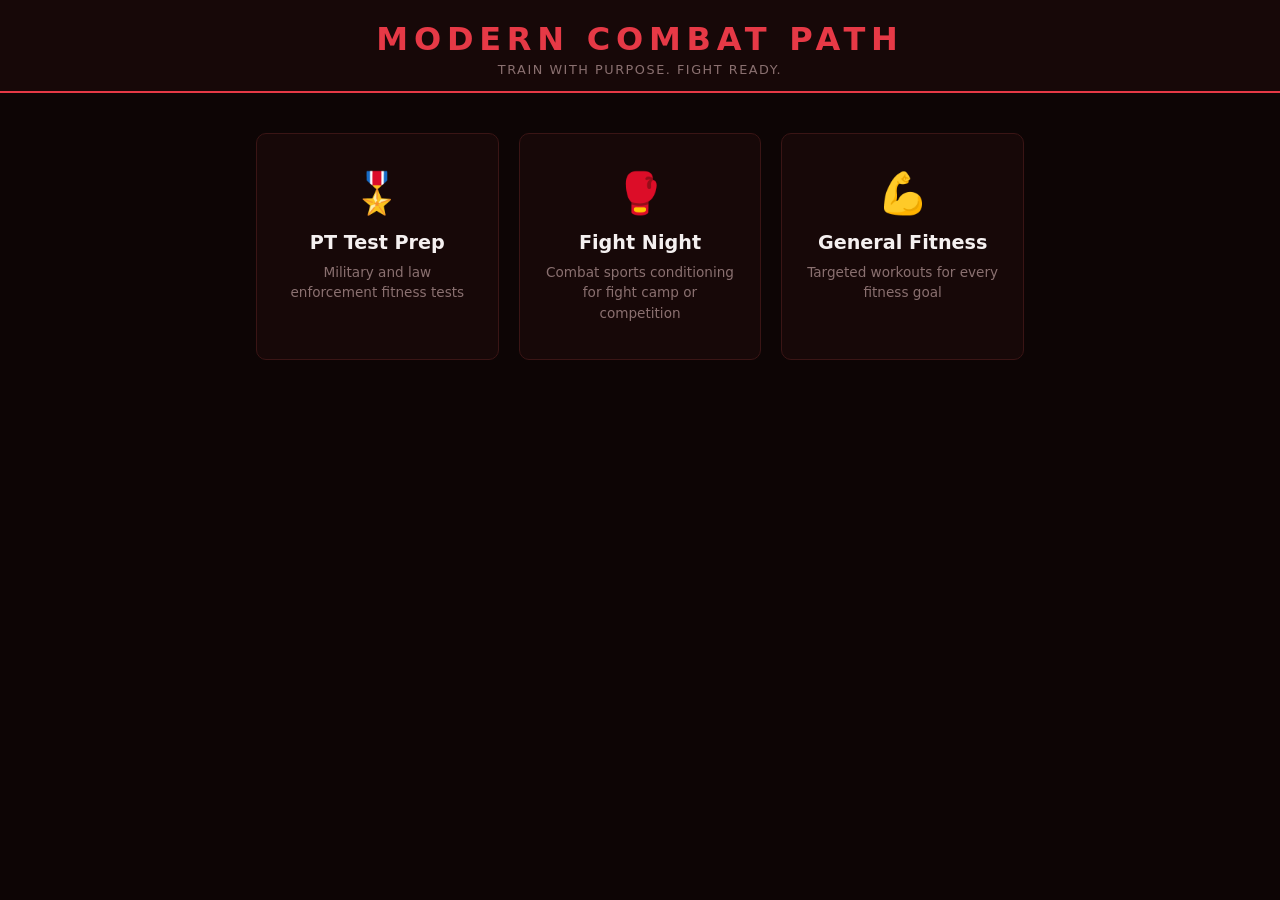
==== index.html @ 26d25e84 "Add files via upload" ====
<!DOCTYPE html>
<html lang="en">
<head>
  <meta charset="UTF-8" />
  <meta name="viewport" content="width=device-width, initial-scale=1.0" />
  <title>Modern Combat Path</title>
  <link rel="stylesheet" href="style.css" />
</head>
<body>

  <header>
    <h1 class="logo" onclick="showScreen('home')">MODERN COMBAT PATH</h1>
    <p class="tagline">Train with purpose. Fight ready.</p>
  </header>

  <!-- HOME -->
  <div id="screen-home" class="screen active">
    <div class="card-grid three-col">
      <div class="path-card" onclick="showScreen('pt-select')">
        <div class="card-icon">🎖️</div>
        <h2>PT Test Prep</h2>
        <p>Military and law enforcement fitness tests</p>
      </div>
      <div class="path-card" onclick="showScreen('fight-select')">
        <div class="card-icon">🥊</div>
        <h2>Fight Night</h2>
        <p>Combat sports conditioning for fight camp or competition</p>
      </div>
      <div class="path-card" onclick="showScreen('general-select')">
        <div class="card-icon">💪</div>
        <h2>General Fitness</h2>
        <p>Targeted workouts for every fitness goal</p>
      </div>
    </div>
  </div>

  <!-- PT TEST SELECTION -->
  <div id="screen-pt-select" class="screen">
    <div class="screen-header">
      <button class="back-btn" onclick="showScreen('home')">← Back</button>
      <h2>Select Your PT Test</h2>
    </div>
    <div class="option-grid">
      <div class="option-card" onclick="selectTest('army-acft')"><strong>Army</strong><span>ACFT</span></div>
      <div class="option-card" onclick="selectTest('marine-pft')"><strong>Marines</strong><span>PFT / CFT</span></div>
      <div class="option-card" onclick="selectTest('navy-prt')"><strong>Navy</strong><span>PRT</span></div>
      <div class="option-card" onclick="selectTest('airforce-fa')"><strong>Air Force</strong><span>Fitness Assessment</span></div>
      <div class="option-card" onclick="selectTest('coastguard-pt')"><strong>Coast Guard</strong><span>PT Test</span></div>
      <div class="option-card" onclick="selectTest('spacforce-fa')"><strong>Space Force</strong><span>Fitness Assessment</span></div>
      <div class="option-card" onclick="selectTest('ntoa-pt')"><strong>Law Enforcement</strong><span>NTOA PT Test</span></div>
      <div class="option-card highlight" onclick="showScreen('custom-test')"><strong>Custom</strong><span>Build Your Own Test</span></div>
    </div>
  </div>

  <!-- FIGHT NIGHT SELECTION -->
  <div id="screen-fight-select" class="screen">
    <div class="screen-header">
      <button class="back-btn" onclick="showScreen('home')">← Back</button>
      <h2>Select Your Discipline</h2>
    </div>
    <div class="option-grid">
      <div class="option-card" onclick="selectFight('muay-thai')"><strong>Muay Thai</strong><span>8 limbs</span></div>
      <div class="option-card" onclick="selectFight('bjj')"><strong>BJJ</strong><span>Ground & submission</span></div>
      <div class="option-card" onclick="selectFight('judo')"><strong>Judo</strong><span>Throws & grappling</span></div>
    </div>
  </div>

  <!-- GENERAL FITNESS SELECTION -->
  <div id="screen-general-select" class="screen">
    <div class="screen-header">
      <button class="back-btn" onclick="showScreen('home')">← Back</button>
      <h2>Select Your Focus</h2>
    </div>
    <div class="option-grid">
      <div class="option-card" onclick="selectGeneral('cardio')"><strong>Cardio</strong><span>Endurance & aerobic base</span></div>
      <div class="option-card" onclick="selectGeneral('upper-body')"><strong>Upper Body</strong><span>Push, pull, press</span></div>
      <div class="option-card" onclick="selectGeneral('lower-body')"><strong>Lower Body</strong><span>Squat, hinge, lunge</span></div>
      <div class="option-card" onclick="selectGeneral('core')"><strong>Core</strong><span>Stability & strength</span></div>
      <div class="option-card" onclick="selectGeneral('hiit')"><strong>HIIT</strong><span>High intensity conditioning</span></div>
      <div class="option-card" onclick="selectGeneral('hyrox')"><strong>HYROX</strong><span>Race prep & simulation</span></div>
      <div class="option-card" onclick="selectGeneral('crossfit')"><strong>CrossFit-Style</strong><span>WODs & functional fitness</span></div>
    </div>
  </div>

  <!-- PLAN OPTIONS (single workout vs plan) -->
  <div id="screen-plan-options" class="screen">
    <div class="screen-header">
      <button class="back-btn" id="plan-options-back">← Back</button>
      <h2 id="plan-options-title">What would you like?</h2>
    </div>
    <div class="card-grid">
      <div class="path-card" onclick="goToSingleWorkout()">
        <div class="card-icon">⚡</div>
        <h2>Single Workout</h2>
        <p>Generate one session for today</p>
      </div>
      <div class="path-card" onclick="goToPlanBuilder()">
        <div class="card-icon">📋</div>
        <h2>Training Plan</h2>
        <p>Build a progressive plan up to 8 weeks</p>
      </div>
    </div>
  </div>

  <!-- SINGLE WORKOUT CUSTOMISE -->
  <div id="screen-customize" class="screen">
    <div class="screen-header">
      <button class="back-btn" onclick="showScreen('plan-options')">← Back</button>
      <h2 id="customize-title">Customize Your Workout</h2>
    </div>
    <form id="customize-form" class="customize-form">
      <div class="form-group">
        <label>Fitness Level</label>
        <div class="btn-group">
          <button type="button" class="toggle-btn active" data-group="level" data-value="beginner">Beginner</button>
          <button type="button" class="toggle-btn" data-group="level" data-value="intermediate">Intermediate</button>
          <button type="button" class="toggle-btn" data-group="level" data-value="advanced">Advanced</button>
        </div>
      </div>
      <div class="form-group">
        <label>Time Available</label>
        <div class="btn-group">
          <button type="button" class="toggle-btn" data-group="time" data-value="30">30 min</button>
          <button type="button" class="toggle-btn active" data-group="time" data-value="45">45 min</button>
          <button type="button" class="toggle-btn" data-group="time" data-value="60">60 min</button>
          <button type="button" class="toggle-btn" data-group="time" data-value="90">90 min</button>
        </div>
      </div>
      <div class="form-group">
        <label>Equipment</label>
        <div class="btn-group">
          <button type="button" class="toggle-btn" data-group="equip" data-value="none">None</button>
          <button type="button" class="toggle-btn active" data-group="equip" data-value="basic">Basic Gym</button>
          <button type="button" class="toggle-btn" data-group="equip" data-value="full">Full Gym</button>
          <button type="button" class="toggle-btn" data-group="equip" data-value="bags">Bags & Pads</button>
        </div>
      </div>
      <div class="form-group" id="single-partner-wrap">
        <label>Training Partner?</label>
        <div class="btn-group">
          <button type="button" class="toggle-btn active" data-group="partner" data-value="no">Solo</button>
          <button type="button" class="toggle-btn" data-group="partner" data-value="yes">With Partner</button>
        </div>
      </div>
      <button type="button" class="generate-btn" onclick="generateSingleWorkout()">Generate Workout →</button>
    </form>
  </div>

  <!-- SINGLE WORKOUT OUTPUT -->
  <div id="screen-workout" class="screen">
    <div class="screen-header no-print">
      <button class="back-btn" onclick="showScreen('customize')">← Customize</button>
      <h2 id="workout-title">Your Workout</h2>
    </div>
    <div id="workout-output"></div>
    <div class="workout-actions no-print">
      <button class="action-btn" onclick="generateSingleWorkout()">↺ New Workout</button>
      <button class="action-btn" onclick="window.print()">🖨 Save as PDF</button>
    </div>
  </div>

  <!-- PLAN BUILDER -->
  <div id="screen-plan-builder" class="screen">
    <div class="screen-header">
      <button class="back-btn" onclick="showScreen('plan-options')">← Back</button>
      <h2 id="plan-builder-title">Build Your Plan</h2>
    </div>
    <form class="customize-form">
      <div class="form-group">
        <label>Number of Weeks</label>
        <div class="btn-group">
          <button type="button" class="toggle-btn" data-group="planWeeks" data-value="1">1</button>
          <button type="button" class="toggle-btn" data-group="planWeeks" data-value="2">2</button>
          <button type="button" class="toggle-btn" data-group="planWeeks" data-value="3">3</button>
          <button type="button" class="toggle-btn active" data-group="planWeeks" data-value="4">4</button>
          <button type="button" class="toggle-btn" data-group="planWeeks" data-value="5">5</button>
          <button type="button" class="toggle-btn" data-group="planWeeks" data-value="6">6</button>
          <button type="button" class="toggle-btn" data-group="planWeeks" data-value="7">7</button>
          <button type="button" class="toggle-btn" data-group="planWeeks" data-value="8">8</button>
        </div>
      </div>
      <div class="form-group">
        <label>Training Days Per Week</label>
        <div class="btn-group">
          <button type="button" class="toggle-btn active" data-group="planDays" data-value="3">3 days</button>
          <button type="button" class="toggle-btn" data-group="planDays" data-value="4">4 days</button>
          <button type="button" class="toggle-btn" data-group="planDays" data-value="5">5 days</button>
          <button type="button" class="toggle-btn" data-group="planDays" data-value="6">6 days</button>
        </div>
      </div>
      <div class="form-group">
        <label>Session Length</label>
        <div class="btn-group">
          <button type="button" class="toggle-btn" data-group="planTime" data-value="30">30 min</button>
          <button type="button" class="toggle-btn active" data-group="planTime" data-value="45">45 min</button>
          <button type="button" class="toggle-btn" data-group="planTime" data-value="60">60 min</button>
          <button type="button" class="toggle-btn" data-group="planTime" data-value="90">90 min</button>
        </div>
      </div>
      <div class="form-group">
        <label>Fitness Level</label>
        <div class="btn-group">
          <button type="button" class="toggle-btn active" data-group="planLevel" data-value="beginner">Beginner</button>
          <button type="button" class="toggle-btn" data-group="planLevel" data-value="intermediate">Intermediate</button>
          <button type="button" class="toggle-btn" data-group="planLevel" data-value="advanced">Advanced</button>
        </div>
      </div>
      <div class="form-group">
        <label>Equipment</label>
        <div class="btn-group">
          <button type="button" class="toggle-btn" data-group="planEquip" data-value="none">None</button>
          <button type="button" class="toggle-btn active" data-group="planEquip" data-value="basic">Basic Gym</button>
          <button type="button" class="toggle-btn" data-group="planEquip" data-value="full">Full Gym</button>
          <button type="button" class="toggle-btn" data-group="planEquip" data-value="bags">Bags & Pads</button>
        </div>
      </div>
      <div class="form-group" id="plan-partner-wrap">
        <label>Training Partner?</label>
        <div class="btn-group">
          <button type="button" class="toggle-btn active" data-group="planPartner" data-value="no">Solo</button>
          <button type="button" class="toggle-btn" data-group="planPartner" data-value="yes">With Partner</button>
        </div>
      </div>
      <button type="button" class="generate-btn" onclick="buildPlan()">Generate My Plan →</button>
    </form>
  </div>

  <!-- PLAN OUTPUT -->
  <div id="screen-plan-output" class="screen">
    <div class="screen-header no-print">
      <button class="back-btn" onclick="showScreen('plan-builder')">← Back</button>
      <h2 id="plan-output-title">Your Training Plan</h2>
    </div>
    <div class="workout-actions no-print" style="margin-bottom:24px">
      <button class="action-btn" onclick="buildPlan()">↺ Regenerate</button>
      <button class="action-btn" onclick="printPlan()">🖨 Save as PDF</button>
    </div>
    <div id="plan-output"></div>
  </div>

  <!-- CUSTOM TEST BUILDER -->
  <div id="screen-custom-test" class="screen">
    <div class="screen-header">
      <button class="back-btn" onclick="showScreen('pt-select')">← Back</button>
      <h2>Build Your PT Test</h2>
    </div>
    <div class="custom-test-builder">
      <p class="helper-text">Add the events in your test. Each event will be included in your training program.</p>
      <div id="custom-events-list"></div>
      <div class="add-event-row">
        <input type="text" id="event-name-input" placeholder="Event name (e.g. Push-ups, 2-mile run)" />
        <input type="text" id="event-goal-input" placeholder="Goal / standard (e.g. 60 reps, sub 16:00)" />
        <button type="button" class="add-event-btn" onclick="addCustomEvent()">+ Add</button>
      </div>
      <div class="form-group" style="margin-top:24px">
        <label>Test Name</label>
        <input type="text" id="custom-test-name" placeholder="My PT Test" class="text-input" />
      </div>
      <div style="display:flex;gap:12px;margin-top:16px;flex-wrap:wrap">
        <button type="button" class="generate-btn" onclick="saveAndTrainCustomTest()">Save & Continue →</button>
        <button type="button" class="action-btn" onclick="loadSavedTests()">Load Saved Test</button>
      </div>
      <div id="saved-tests-panel" style="display:none;margin-top:24px">
        <h3>Saved Tests</h3>
        <div id="saved-tests-list"></div>
      </div>
    </div>
  </div>

  <script src="workouts.js"></script>
  <script src="plan.js"></script>
  <script src="app.js"></script>
</body>
</html>
---- style.css ----
/* ── Reset & Base ── */
*, *::before, *::after { box-sizing: border-box; margin: 0; padding: 0; }

:root {
  --bg: #0d0505;
  --surface: #170808;
  --surface2: #200d0d;
  --border: #3a1515;
  --accent: #e63946;
  --accent2: #ff6b6b;
  --text: #f5f0f0;
  --muted: #8a7070;
  --radius: 10px;
}

body {
  background: var(--bg);
  color: var(--text);
  font-family: 'Segoe UI', system-ui, sans-serif;
  min-height: 100vh;
  display: flex;
  flex-direction: column;
  align-items: center;
}

/* ── Header ── */
header {
  width: 100%;
  background: var(--surface);
  border-bottom: 2px solid var(--accent);
  text-align: center;
  padding: 20px 16px 14px;
  position: sticky;
  top: 0;
  z-index: 10;
}

.logo {
  font-size: 2rem;
  font-weight: 900;
  letter-spacing: 0.18em;
  color: var(--accent);
  cursor: pointer;
  text-transform: uppercase;
}

.tagline {
  font-size: 0.8rem;
  color: var(--muted);
  letter-spacing: 0.12em;
  margin-top: 4px;
  text-transform: uppercase;
}

/* ── Screens ── */
.screen {
  display: none;
  width: 100%;
  max-width: 800px;
  padding: 32px 16px 60px;
  animation: fadeIn 0.2s ease;
}

.screen.active { display: block; }

@keyframes fadeIn {
  from { opacity: 0; transform: translateY(8px); }
  to   { opacity: 1; transform: translateY(0); }
}

.screen-header {
  display: flex;
  align-items: center;
  gap: 16px;
  margin-bottom: 28px;
}

.screen-header h2 {
  font-size: 1.4rem;
  font-weight: 700;
  letter-spacing: 0.05em;
}

/* ── Back Button ── */
.back-btn {
  background: none;
  border: 1px solid var(--border);
  color: var(--muted);
  padding: 6px 14px;
  border-radius: var(--radius);
  cursor: pointer;
  font-size: 0.85rem;
  white-space: nowrap;
  transition: border-color 0.15s, color 0.15s;
}
.back-btn:hover { border-color: var(--accent); color: var(--accent); }

/* ── Home Path Cards ── */
.card-grid {
  display: grid;
  grid-template-columns: 1fr 1fr;
  gap: 20px;
  margin-top: 8px;
}

@media (max-width: 520px) { .card-grid { grid-template-columns: 1fr; } }

.card-grid.three-col { grid-template-columns: repeat(3, 1fr); }
@media (max-width: 700px) { .card-grid.three-col { grid-template-columns: 1fr; } }

.path-card {
  background: var(--surface);
  border: 1px solid var(--border);
  border-radius: var(--radius);
  padding: 36px 24px;
  text-align: center;
  cursor: pointer;
  transition: border-color 0.2s, transform 0.15s;
}

.path-card:hover {
  border-color: var(--accent);
  transform: translateY(-3px);
}

.card-icon { font-size: 2.5rem; margin-bottom: 14px; }
.path-card h2 { font-size: 1.2rem; margin-bottom: 8px; }
.path-card p  { font-size: 0.85rem; color: var(--muted); line-height: 1.5; }

/* ── Option Grid (test/discipline selection) ── */
.option-grid {
  display: grid;
  grid-template-columns: repeat(auto-fill, minmax(160px, 1fr));
  gap: 14px;
}

.option-card {
  background: var(--surface);
  border: 1px solid var(--border);
  border-radius: var(--radius);
  padding: 20px 16px;
  cursor: pointer;
  display: flex;
  flex-direction: column;
  gap: 4px;
  transition: border-color 0.2s, background 0.2s;
}

.option-card:hover { border-color: var(--accent); background: var(--surface2); }
.option-card.highlight { border-color: var(--accent); }
.option-card strong { font-size: 1rem; }
.option-card span   { font-size: 0.8rem; color: var(--muted); }

/* ── Customize Form ── */
.customize-form { display: flex; flex-direction: column; gap: 28px; }

.form-group { display: flex; flex-direction: column; gap: 10px; }

.form-group label {
  font-size: 0.8rem;
  text-transform: uppercase;
  letter-spacing: 0.1em;
  color: var(--muted);
}

.btn-group { display: flex; flex-wrap: wrap; gap: 10px; }

.toggle-btn {
  background: var(--surface);
  border: 1px solid var(--border);
  color: var(--text);
  padding: 10px 20px;
  border-radius: var(--radius);
  cursor: pointer;
  font-size: 0.9rem;
  transition: border-color 0.15s, background 0.15s, color 0.15s;
}

.toggle-btn:hover  { border-color: var(--accent); }
.toggle-btn.active { background: var(--accent); border-color: var(--accent); color: #000; font-weight: 700; }

/* ── Generate Button ── */
.generate-btn {
  background: var(--accent);
  color: #000;
  border: none;
  padding: 14px 32px;
  border-radius: var(--radius);
  font-size: 1rem;
  font-weight: 700;
  cursor: pointer;
  letter-spacing: 0.05em;
  align-self: flex-start;
  transition: opacity 0.15s, transform 0.1s;
}
.generate-btn:hover { opacity: 0.88; transform: translateY(-1px); }

/* ── Workout Output ── */
#workout-output { display: flex; flex-direction: column; gap: 20px; }

.workout-section {
  background: var(--surface);
  border: 1px solid var(--border);
  border-radius: var(--radius);
  overflow: hidden;
}

.workout-section-header {
  background: var(--surface2);
  padding: 12px 20px;
  font-size: 0.75rem;
  font-weight: 700;
  letter-spacing: 0.15em;
  text-transform: uppercase;
  color: var(--accent);
  border-bottom: 1px solid var(--border);
}

.workout-section-body { padding: 16px 20px; }

.exercise-row {
  display: grid;
  grid-template-columns: 1fr auto;
  gap: 12px;
  padding: 10px 0;
  border-bottom: 1px solid var(--border);
  align-items: start;
}
.exercise-row:last-child { border-bottom: none; }

.exercise-name { font-size: 0.95rem; font-weight: 600; }
.exercise-note { font-size: 0.8rem; color: var(--muted); margin-top: 2px; }
.exercise-prescription {
  font-size: 0.85rem;
  color: var(--accent);
  font-weight: 700;
  white-space: nowrap;
  text-align: right;
}

.workout-meta {
  display: flex;
  flex-wrap: wrap;
  gap: 10px;
  margin-bottom: 20px;
}

.meta-tag {
  background: var(--surface2);
  border: 1px solid var(--border);
  padding: 5px 12px;
  border-radius: 20px;
  font-size: 0.78rem;
  color: var(--muted);
  text-transform: uppercase;
  letter-spacing: 0.08em;
}

.workout-actions {
  display: flex;
  gap: 12px;
  margin-top: 24px;
  flex-wrap: wrap;
}

.action-btn {
  background: var(--surface);
  border: 1px solid var(--border);
  color: var(--text);
  padding: 10px 22px;
  border-radius: var(--radius);
  cursor: pointer;
  font-size: 0.9rem;
  transition: border-color 0.15s;
}
.action-btn:hover { border-color: var(--accent); }

/* ── Custom Test Builder ── */
.custom-test-builder { display: flex; flex-direction: column; gap: 16px; }

.helper-text { font-size: 0.88rem; color: var(--muted); line-height: 1.6; }

.add-event-row {
  display: flex;
  gap: 10px;
  flex-wrap: wrap;
}

.add-event-row input {
  flex: 1;
  min-width: 140px;
  background: var(--surface);
  border: 1px solid var(--border);
  color: var(--text);
  padding: 10px 14px;
  border-radius: var(--radius);
  font-size: 0.9rem;
}
.add-event-row input:focus { outline: none; border-color: var(--accent); }

.add-event-btn {
  background: var(--surface2);
  border: 1px solid var(--accent);
  color: var(--accent);
  padding: 10px 18px;
  border-radius: var(--radius);
  cursor: pointer;
  font-weight: 700;
  font-size: 0.9rem;
  white-space: nowrap;
}
.add-event-btn:hover { background: var(--accent); color: #000; }

.text-input {
  background: var(--surface);
  border: 1px solid var(--border);
  color: var(--text);
  padding: 10px 14px;
  border-radius: var(--radius);
  font-size: 0.9rem;
  width: 100%;
}
.text-input:focus { outline: none; border-color: var(--accent); }

.event-item {
  display: flex;
  justify-content: space-between;
  align-items: center;
  background: var(--surface);
  border: 1px solid var(--border);
  border-radius: var(--radius);
  padding: 10px 14px;
  font-size: 0.9rem;
}

.event-item-info { display: flex; flex-direction: column; gap: 2px; }
.event-item-name { font-weight: 600; }
.event-item-goal { font-size: 0.8rem; color: var(--muted); }

.remove-event-btn {
  background: none;
  border: none;
  color: var(--muted);
  cursor: pointer;
  font-size: 1.1rem;
  padding: 4px 8px;
  border-radius: 4px;
}
.remove-event-btn:hover { color: var(--accent2); }

.saved-test-item {
  display: flex;
  justify-content: space-between;
  align-items: center;
  background: var(--surface);
  border: 1px solid var(--border);
  border-radius: var(--radius);
  padding: 12px 16px;
  margin-bottom: 10px;
}

.saved-test-actions { display: flex; gap: 8px; }

.load-btn {
  background: var(--accent);
  border: none;
  color: #000;
  padding: 6px 14px;
  border-radius: 6px;
  cursor: pointer;
  font-weight: 700;
  font-size: 0.82rem;
}

.delete-btn {
  background: none;
  border: 1px solid var(--border);
  color: var(--muted);
  padding: 6px 10px;
  border-radius: 6px;
  cursor: pointer;
  font-size: 0.82rem;
}
.delete-btn:hover { border-color: var(--accent2); color: var(--accent2); }

/* ── Plan Output ── */
.plan-meta { display:flex; flex-wrap:wrap; gap:10px; margin-bottom:24px; }

.week-card {
  background: var(--surface);
  border: 1px solid var(--border);
  border-radius: var(--radius);
  margin-bottom: 16px;
  overflow: hidden;
}

.week-header {
  display: flex;
  justify-content: space-between;
  align-items: center;
  padding: 14px 20px;
  cursor: pointer;
  user-select: none;
  background: var(--surface2);
  border-bottom: 1px solid var(--border);
  transition: background 0.15s;
}
.week-header:hover { background: #252525; }

.week-header-left { display:flex; align-items:center; gap:12px; }
.week-number { font-size:0.75rem; color:var(--muted); text-transform:uppercase; letter-spacing:0.1em; }
.week-title { font-size:1rem; font-weight:700; }
.week-theme { font-size:0.8rem; color:var(--muted); margin-top:2px; }

.phase-badge {
  font-size: 0.7rem;
  font-weight: 700;
  letter-spacing: 0.1em;
  text-transform: uppercase;
  padding: 3px 10px;
  border-radius: 20px;
  border: 1px solid var(--accent);
  color: var(--accent);
}
.phase-badge.taper { border-color: #6c8ebf; color: #6c8ebf; }
.phase-badge.peak  { border-color: var(--accent2); color: var(--accent2); }

.week-toggle { font-size:1rem; color:var(--muted); transition:transform 0.2s; }
.week-card.open .week-toggle { transform: rotate(180deg); }

.week-body { display:none; }
.week-card.open .week-body { display:block; }

.day-row {
  border-bottom: 1px solid var(--border);
  overflow: hidden;
}
.day-row:last-child { border-bottom: none; }

.day-row-header {
  display: flex;
  align-items: center;
  gap: 12px;
  padding: 12px 20px;
  cursor: pointer;
  transition: background 0.15s;
}
.day-row-header:hover { background: #1a1a1a; }
.day-row.rest .day-row-header { cursor: default; opacity:0.5; }
.day-row.rest .day-row-header:hover { background: none; }

.day-dot {
  width: 10px; height: 10px;
  border-radius: 50%;
  background: var(--accent);
  flex-shrink: 0;
}
.day-row.rest .day-dot { background: var(--border); }

.day-name { font-size:0.85rem; font-weight:600; min-width:90px; }
.day-focus { font-size:0.82rem; color:var(--muted); }
.day-expand-icon { margin-left:auto; font-size:0.8rem; color:var(--muted); }
.day-row.rest .day-expand-icon { display:none; }

.day-workout { display:none; padding:0 20px 16px; }
.day-row.open .day-workout { display:block; }
.day-row.open .day-expand-icon { transform:rotate(180deg); }

.day-phase-note {
  font-size: 0.78rem;
  color: var(--accent);
  background: rgba(200,168,75,0.08);
  border: 1px solid rgba(200,168,75,0.2);
  border-radius: 6px;
  padding: 6px 12px;
  margin-bottom: 14px;
  margin-top: 8px;
}

/* ── Print / PDF ── */
.no-print { }

@media print {
  .no-print, header .tagline { display: none !important; }
  header { border-bottom: 2px solid #000; padding: 12px; }
  .logo { color: #000 !important; font-size:1.4rem; }
  body { background: #fff !important; color: #000 !important; }
  .screen { display: block !important; padding: 0; }
  #screen-plan-output { display: block !important; }

  /* Hide all screens except plan output */
  #screen-home, #screen-pt-select, #screen-fight-select,
  #screen-plan-options, #screen-customize, #screen-workout,
  #screen-plan-builder, #screen-custom-test { display:none !important; }

  .week-card { border:1px solid #ccc; margin-bottom:12px; break-inside:avoid; }
  .week-header { background:#f0f0f0 !important; color:#000; border-bottom:1px solid #ccc; }
  .week-title, .week-number, .week-theme { color:#000 !important; }
  .phase-badge { border-color:#000 !important; color:#000 !important; }
  .week-toggle { display:none; }
  .week-body { display:block !important; }

  .day-row { border-bottom:1px solid #eee; }
  .day-row-header { background:#fff !important; padding:8px 16px; }
  .day-name, .day-focus { color:#000 !important; }
  .day-dot { background:#333 !important; }
  .day-row.rest .day-dot { background:#ccc !important; }
  .day-expand-icon { display:none !important; }
  .day-workout { display:block !important; }
  .day-phase-note { background:#f9f9f9 !important; border-color:#ccc !important; color:#333 !important; }

  .workout-section { border:1px solid #ddd; margin-bottom:8px; }
  .workout-section-header { background:#eee !important; color:#000 !important; }
  .exercise-prescription { color:#333 !important; }
  .exercise-name { color:#000 !important; }
  .exercise-note { color:#555 !important; }
  .meta-tag { border-color:#ccc; color:#555; }

  .week-card { page-break-inside: avoid; }
}
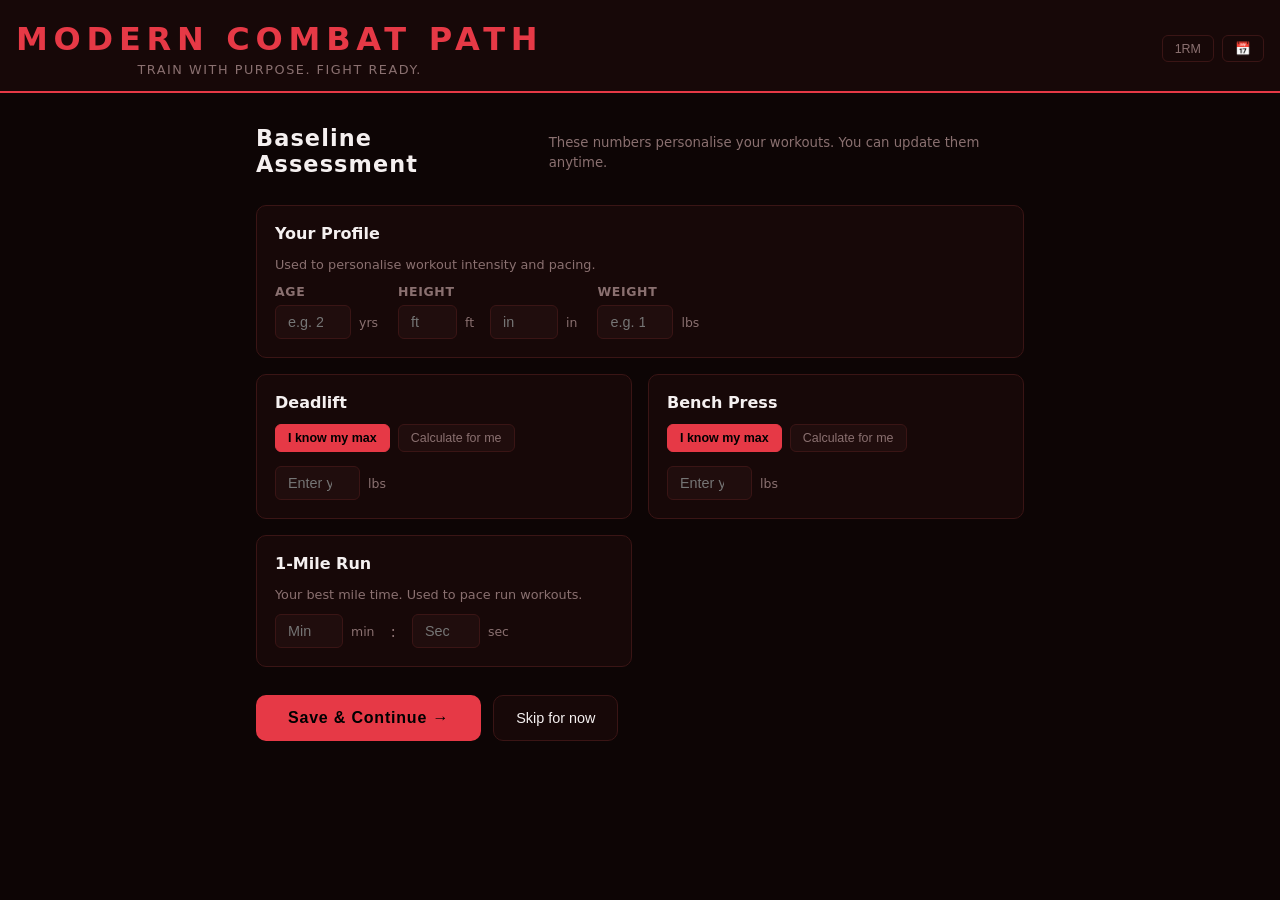
==== commit c118379a: "Add files via upload" ====
--- a/index.html
+++ b/index.html
@@ -9,25 +9,30 @@
 <body>
 
   <header>
-    <h1 class="logo" onclick="showScreen('home')">MODERN COMBAT PATH</h1>
-    <p class="tagline">Train with purpose. Fight ready.</p>
+    <div class="header-inner">
+      <div>
+        <h1 class="logo" onclick="showScreen('home')">MODERN COMBAT PATH</h1>
+        <p class="tagline">Train with purpose. Fight ready.</p>
+      </div>
+      <div class="header-actions">
+        <button class="header-btn" onclick="render1RMScreen(); showScreen('1rm')" title="Baseline Numbers">1RM</button>
+        <button class="header-btn" onclick="showTracker()" title="Workout Tracker">📅</button>
+      </div>
+    </div>
   </header>
 
   <!-- HOME -->
   <div id="screen-home" class="screen active">
     <div class="card-grid three-col">
       <div class="path-card" onclick="showScreen('pt-select')">
-        <div class="card-icon">🎖️</div>
         <h2>PT Test Prep</h2>
         <p>Military and law enforcement fitness tests</p>
       </div>
       <div class="path-card" onclick="showScreen('fight-select')">
-        <div class="card-icon">🥊</div>
         <h2>Fight Night</h2>
         <p>Combat sports conditioning for fight camp or competition</p>
       </div>
       <div class="path-card" onclick="showScreen('general-select')">
-        <div class="card-icon">💪</div>
         <h2>General Fitness</h2>
         <p>Targeted workouts for every fitness goal</p>
       </div>
@@ -79,6 +84,10 @@
       <div class="option-card" onclick="selectGeneral('hiit')"><strong>HIIT</strong><span>High intensity conditioning</span></div>
       <div class="option-card" onclick="selectGeneral('hyrox')"><strong>HYROX</strong><span>Race prep & simulation</span></div>
       <div class="option-card" onclick="selectGeneral('crossfit')"><strong>CrossFit-Style</strong><span>WODs & functional fitness</span></div>
+      <div class="option-card" onclick="selectGeneral('yoga')"><strong>Yoga</strong><span>Flow, strength & flexibility</span></div>
+      <div class="option-card" onclick="selectGeneral('pilates')"><strong>Pilates</strong><span>Core control & body awareness</span></div>
+      <div class="option-card" onclick="selectGeneral('agility')"><strong>Agility</strong><span>Plyometrics & explosive power</span></div>
+      <div class="option-card" onclick="selectGeneral('mobility')"><strong>Mobility</strong><span>Joint range & movement quality</span></div>
     </div>
   </div>
 
@@ -112,9 +121,10 @@
       <div class="form-group">
         <label>Fitness Level</label>
         <div class="btn-group">
-          <button type="button" class="toggle-btn active" data-group="level" data-value="beginner">Beginner</button>
-          <button type="button" class="toggle-btn" data-group="level" data-value="intermediate">Intermediate</button>
-          <button type="button" class="toggle-btn" data-group="level" data-value="advanced">Advanced</button>
+          <button type="button" class="toggle-btn active" data-group="level" data-value="easy">Easy</button>
+          <button type="button" class="toggle-btn" data-group="level" data-value="average">Average</button>
+          <button type="button" class="toggle-btn" data-group="level" data-value="difficult">Difficult</button>
+          <button type="button" class="toggle-btn" data-group="level" data-value="very-difficult">Very Difficult</button>
         </div>
       </div>
       <div class="form-group">
@@ -200,9 +210,10 @@
       <div class="form-group">
         <label>Fitness Level</label>
         <div class="btn-group">
-          <button type="button" class="toggle-btn active" data-group="planLevel" data-value="beginner">Beginner</button>
-          <button type="button" class="toggle-btn" data-group="planLevel" data-value="intermediate">Intermediate</button>
-          <button type="button" class="toggle-btn" data-group="planLevel" data-value="advanced">Advanced</button>
+          <button type="button" class="toggle-btn active" data-group="planLevel" data-value="easy">Easy</button>
+          <button type="button" class="toggle-btn" data-group="planLevel" data-value="average">Average</button>
+          <button type="button" class="toggle-btn" data-group="planLevel" data-value="difficult">Difficult</button>
+          <button type="button" class="toggle-btn" data-group="planLevel" data-value="very-difficult">Very Difficult</button>
         </div>
       </div>
       <div class="form-group">
@@ -267,8 +278,118 @@
     </div>
   </div>
 
+  <!-- ── 1RM ASSESSMENT ── -->
+  <div id="screen-1rm" class="screen">
+    <div class="screen-header">
+      <h2>Baseline Assessment</h2>
+      <p class="screen-sub">These numbers personalise your workouts. You can update them anytime.</p>
+    </div>
+    <div class="orm-grid" id="orm-grid">
+      <!-- rendered by 1rm.js -->
+    </div>
+    <div style="margin-top:28px; display:flex; gap:12px; flex-wrap:wrap;">
+      <button class="generate-btn" onclick="saveAndContinue1RM()">Save & Continue →</button>
+      <button class="action-btn" onclick="skip1RM()">Skip for now</button>
+    </div>
+  </div>
+
+  <!-- ── WORKOUT TRACKER ── -->
+  <div id="screen-tracker" class="screen">
+    <div class="screen-header">
+      <button class="back-btn" onclick="showScreen('home')">← Back</button>
+      <h2>Workout Tracker</h2>
+    </div>
+    <div class="tracker-header">
+      <button class="cal-nav" onclick="trackerPrevMonth()">‹</button>
+      <span id="tracker-month-label" class="cal-month-label"></span>
+      <button class="cal-nav" onclick="trackerNextMonth()">›</button>
+    </div>
+    <div class="cal-day-names">
+      <span>Mon</span><span>Tue</span><span>Wed</span><span>Thu</span><span>Fri</span><span>Sat</span><span>Sun</span>
+    </div>
+    <div id="tracker-calendar" class="cal-grid"></div>
+    <div id="tracker-day-detail" class="day-detail" style="display:none"></div>
+  </div>
+
+  <!-- ── TIMER WIDGET (floating) ── -->
+  <div id="timer-widget" class="timer-widget" style="display:none">
+    <button class="timer-fab" onclick="toggleTimer()" title="Timer">⏱</button>
+    <div id="timer-panel" class="timer-panel" style="display:none">
+      <div class="timer-tabs">
+        <button class="timer-tab active" onclick="switchTimerMode('round')" id="tab-round">Round Timer</button>
+        <button class="timer-tab" onclick="switchTimerMode('countdown')" id="tab-countdown">Countdown</button>
+      </div>
+
+      <!-- Round Timer -->
+      <div id="timer-mode-round">
+        <div class="timer-config">
+          <div class="timer-config-row">
+            <label>Rounds</label>
+            <div class="num-adj">
+              <button onclick="adjTimer('rounds',-1)">−</button>
+              <span id="cfg-rounds">5</span>
+              <button onclick="adjTimer('rounds',1)">+</button>
+            </div>
+          </div>
+          <div class="timer-config-row">
+            <label>Work (min)</label>
+            <div class="num-adj">
+              <button onclick="adjTimer('workMin',-1)">−</button>
+              <span id="cfg-workMin">3</span>
+              <button onclick="adjTimer('workMin',1)">+</button>
+            </div>
+          </div>
+          <div class="timer-config-row">
+            <label>Rest (sec)</label>
+            <div class="num-adj">
+              <button onclick="adjTimer('restSec',-5)">−</button>
+              <span id="cfg-restSec">60</span>
+              <button onclick="adjTimer('restSec',5)">+</button>
+            </div>
+          </div>
+        </div>
+      </div>
+
+      <!-- Countdown -->
+      <div id="timer-mode-countdown" style="display:none">
+        <div class="timer-config">
+          <div class="timer-config-row">
+            <label>Minutes</label>
+            <div class="num-adj">
+              <button onclick="adjTimer('cdMin',-1)">−</button>
+              <span id="cfg-cdMin">3</span>
+              <button onclick="adjTimer('cdMin',1)">+</button>
+            </div>
+          </div>
+          <div class="timer-config-row">
+            <label>Seconds</label>
+            <div class="num-adj">
+              <button onclick="adjTimer('cdSec',-5)">−</button>
+              <span id="cfg-cdSec">0</span>
+              <button onclick="adjTimer('cdSec',5)">+</button>
+            </div>
+          </div>
+        </div>
+      </div>
+
+      <div class="timer-display">
+        <div class="timer-phase" id="timer-phase">READY</div>
+        <div class="timer-clock" id="timer-clock">3:00</div>
+        <div class="timer-round-info" id="timer-round-info"></div>
+      </div>
+      <div class="timer-controls">
+        <button class="timer-ctrl-btn" onclick="startTimer()">▶ Start</button>
+        <button class="timer-ctrl-btn" onclick="pauseTimer()">⏸ Pause</button>
+        <button class="timer-ctrl-btn" onclick="resetTimer()">↺ Reset</button>
+      </div>
+    </div>
+  </div>
+
   <script src="workouts.js"></script>
   <script src="plan.js"></script>
+  <script src="1rm.js"></script>
+  <script src="timer.js"></script>
+  <script src="tracker.js"></script>
   <script src="app.js"></script>
 </body>
 </html>
--- a/style.css
+++ b/style.css
@@ -477,6 +477,158 @@
   margin-top: 8px;
 }
 
+/* ── Header actions ── */
+.header-inner { display:flex; justify-content:space-between; align-items:center; }
+.header-actions { display:flex; gap:8px; }
+.header-btn {
+  background:none; border:1px solid var(--border); color:var(--muted);
+  padding:5px 12px; border-radius:6px; cursor:pointer; font-size:0.78rem;
+  transition:border-color 0.15s, color 0.15s;
+}
+.header-btn:hover { border-color:var(--accent); color:var(--accent); }
+
+/* ── Screen subtitle ── */
+.screen-sub { font-size:0.83rem; color:var(--muted); margin-top:4px; line-height:1.5; }
+
+/* ── Exercise row refresh + adjust ── */
+.exercise-row { display:flex; justify-content:space-between; align-items:flex-start; padding:10px 0; border-bottom:1px solid var(--border); gap:10px; }
+.exercise-row:last-child { border-bottom:none; }
+.exercise-main { flex:1; }
+.exercise-right { display:flex; flex-direction:column; align-items:flex-end; gap:5px; flex-shrink:0; }
+
+.refresh-ex-btn {
+  background:none; border:none; color:var(--muted); cursor:pointer;
+  font-size:0.85rem; padding:2px 5px; border-radius:4px; line-height:1;
+  transition:color 0.15s, transform 0.2s;
+}
+.refresh-ex-btn:hover { color:var(--accent); transform:rotate(180deg); }
+
+.adj-group { display:flex; gap:8px; margin-top:5px; flex-wrap:wrap; }
+.adj-pair  { display:flex; align-items:center; gap:3px; }
+.adj-label { font-size:0.65rem; color:var(--muted); text-transform:uppercase; letter-spacing:0.05em; margin-right:2px; }
+.adj-btn {
+  background:var(--surface2); border:1px solid var(--border); color:var(--text);
+  width:22px; height:22px; border-radius:4px; cursor:pointer;
+  font-size:0.8rem; line-height:1; display:flex; align-items:center; justify-content:center;
+  transition:border-color 0.12s;
+}
+.adj-btn:hover { border-color:var(--accent); color:var(--accent); }
+
+@keyframes rowRefreshed { 0%,100%{background:transparent} 30%{background:rgba(230,57,70,0.1)} }
+.row-refreshed { animation:rowRefreshed 0.5s ease; }
+@keyframes rowAdjusted  { 0%,100%{background:transparent} 30%{background:rgba(230,57,70,0.07)} }
+.row-adjusted  { animation:rowAdjusted 0.4s ease; }
+
+/* ── 1RM Assessment ── */
+.orm-grid { display:grid; grid-template-columns:repeat(auto-fill, minmax(260px,1fr)); gap:16px; }
+.orm-card { background:var(--surface); border:1px solid var(--border); border-radius:var(--radius); padding:18px; }
+.orm-card-header { display:flex; justify-content:space-between; align-items:center; margin-bottom:12px; }
+.orm-lift-name { font-size:1rem; font-weight:700; }
+.orm-saved-badge { font-size:0.75rem; background:var(--accent); color:#000; padding:2px 8px; border-radius:10px; font-weight:700; }
+.orm-tabs { display:flex; gap:8px; margin-bottom:14px; }
+.orm-tab { background:var(--surface2); border:1px solid var(--border); color:var(--muted); padding:6px 12px; border-radius:6px; cursor:pointer; font-size:0.78rem; transition:all 0.15s; }
+.orm-tab.active { background:var(--accent); border-color:var(--accent); color:#000; font-weight:700; }
+.orm-mode { }
+.orm-input-row { display:flex; align-items:center; gap:8px; flex-wrap:wrap; }
+.orm-input { background:var(--surface2); border:1px solid var(--border); color:var(--text); padding:8px 12px; border-radius:6px; font-size:0.9rem; }
+.orm-input:focus { outline:none; border-color:var(--accent); }
+.orm-unit { font-size:0.78rem; color:var(--muted); }
+.orm-guide-text { font-size:0.8rem; color:var(--muted); line-height:1.5; margin-bottom:10px; }
+.orm-profile-card { grid-column: 1 / -1; }
+.orm-profile-grid { display:flex; flex-wrap:wrap; gap:20px; }
+.orm-profile-field { display:flex; flex-direction:column; gap:6px; }
+.orm-profile-label { font-size:0.78rem; font-weight:600; color:var(--muted); text-transform:uppercase; letter-spacing:0.05em; }
+.orm-calc-btn { background:var(--surface2); border:1px solid var(--accent); color:var(--accent); padding:7px 14px; border-radius:6px; cursor:pointer; font-size:0.8rem; margin-top:10px; }
+.orm-calc-btn:hover { background:var(--accent); color:#000; }
+.orm-result { margin-top:12px; }
+.orm-estimate { display:flex; align-items:center; gap:10px; font-size:0.9rem; flex-wrap:wrap; }
+.orm-estimate strong { color:var(--accent); font-size:1.05rem; }
+.orm-use-btn { background:var(--accent); border:none; color:#000; padding:4px 10px; border-radius:5px; cursor:pointer; font-size:0.78rem; font-weight:700; }
+.orm-formula-note { font-size:0.7rem; color:var(--muted); margin-top:4px; }
+
+/* ── Timer Widget ── */
+.timer-widget { position:fixed; bottom:24px; right:24px; z-index:100; }
+.timer-fab {
+  width:52px; height:52px; border-radius:50%;
+  background:var(--accent); border:none; color:#000;
+  font-size:1.3rem; cursor:pointer; box-shadow:0 4px 16px rgba(230,57,70,0.4);
+  display:flex; align-items:center; justify-content:center;
+  transition:transform 0.15s;
+}
+.timer-fab:hover { transform:scale(1.08); }
+.timer-panel {
+  position:absolute; bottom:64px; right:0;
+  width:280px; background:var(--surface);
+  border:1px solid var(--border); border-radius:var(--radius);
+  padding:16px; box-shadow:0 8px 32px rgba(0,0,0,0.5);
+}
+.timer-tabs { display:flex; gap:8px; margin-bottom:14px; }
+.timer-tab { flex:1; background:var(--surface2); border:1px solid var(--border); color:var(--muted); padding:7px; border-radius:6px; cursor:pointer; font-size:0.75rem; transition:all 0.15s; }
+.timer-tab.active { background:var(--accent); border-color:var(--accent); color:#000; font-weight:700; }
+.timer-config { display:flex; flex-direction:column; gap:8px; margin-bottom:14px; }
+.timer-config-row { display:flex; align-items:center; justify-content:space-between; }
+.timer-config-row label { font-size:0.78rem; color:var(--muted); }
+.num-adj { display:flex; align-items:center; gap:6px; }
+.num-adj button { background:var(--surface2); border:1px solid var(--border); color:var(--text); width:26px; height:26px; border-radius:5px; cursor:pointer; font-size:1rem; line-height:1; transition:border-color 0.12s; }
+.num-adj button:hover { border-color:var(--accent); }
+.num-adj span { min-width:28px; text-align:center; font-size:0.9rem; font-weight:700; }
+.timer-display { text-align:center; padding:12px 0; }
+.timer-phase { font-size:0.7rem; letter-spacing:0.15em; text-transform:uppercase; margin-bottom:4px; }
+.phase-work { color:var(--accent); }
+.phase-rest { color:#60a5fa; }
+.phase-done { color:#4ade80; }
+.phase-idle { color:var(--muted); }
+.timer-clock { font-size:2.6rem; font-weight:900; letter-spacing:0.04em; font-variant-numeric:tabular-nums; }
+.timer-round-info { font-size:0.75rem; color:var(--muted); margin-top:4px; }
+.timer-controls { display:flex; gap:6px; }
+.timer-ctrl-btn { flex:1; background:var(--surface2); border:1px solid var(--border); color:var(--text); padding:8px 0; border-radius:6px; cursor:pointer; font-size:0.75rem; transition:all 0.15s; }
+.timer-ctrl-btn:hover { border-color:var(--accent); color:var(--accent); }
+
+/* ── Workout Tracker / Calendar ── */
+.tracker-header { display:flex; align-items:center; justify-content:space-between; margin-bottom:16px; }
+.cal-month-label { font-size:1.1rem; font-weight:700; }
+.cal-nav { background:none; border:1px solid var(--border); color:var(--muted); padding:5px 14px; border-radius:6px; cursor:pointer; font-size:1rem; transition:all 0.15s; }
+.cal-nav:hover { border-color:var(--accent); color:var(--accent); }
+.cal-day-names { display:grid; grid-template-columns:repeat(7,1fr); gap:4px; margin-bottom:6px; }
+.cal-day-names span { text-align:center; font-size:0.68rem; color:var(--muted); text-transform:uppercase; letter-spacing:0.08em; padding:4px 0; }
+.cal-grid { display:grid; grid-template-columns:repeat(7,1fr); gap:4px; margin-bottom:20px; }
+.cal-cell {
+  aspect-ratio:1; background:var(--surface); border:1px solid var(--border);
+  border-radius:6px; cursor:pointer; position:relative;
+  display:flex; flex-direction:column; align-items:center; justify-content:center;
+  transition:border-color 0.15s;
+}
+.cal-cell:hover  { border-color:var(--accent); }
+.cal-cell.cal-empty { background:transparent; border:none; cursor:default; }
+.cal-cell.cal-today { border-color:var(--accent); }
+.cal-cell.cal-rest    { background:rgba(255,255,255,0.04); }
+.cal-cell.cal-workout { background:rgba(230,57,70,0.12); border-color:rgba(230,57,70,0.4); }
+.cal-day-num { font-size:0.8rem; font-weight:600; }
+.cal-badge { position:absolute; top:3px; right:4px; font-size:0.58rem; background:var(--accent); color:#000; border-radius:8px; padding:1px 4px; font-weight:700; }
+.cal-rest-label { font-size:0.5rem; color:var(--muted); text-transform:uppercase; letter-spacing:0.05em; margin-top:2px; }
+
+.day-detail { background:var(--surface); border:1px solid var(--border); border-radius:var(--radius); padding:18px; margin-top:8px; }
+.day-detail-header { display:flex; justify-content:space-between; align-items:center; margin-bottom:14px; font-size:0.95rem; }
+.tracker-close-btn { background:none; border:none; color:var(--muted); cursor:pointer; font-size:1rem; padding:2px 6px; }
+.tracker-close-btn:hover { color:var(--accent); }
+.day-type-toggle { display:flex; gap:10px; margin-bottom:12px; }
+.day-type-btn { background:var(--surface2); border:1px solid var(--border); color:var(--muted); padding:8px 20px; border-radius:6px; cursor:pointer; font-size:0.82rem; font-weight:600; letter-spacing:0.08em; transition:all 0.15s; }
+.day-type-btn.active { background:var(--accent); border-color:var(--accent); color:#000; }
+.tracker-ex-row { display:flex; align-items:center; gap:8px; margin-bottom:8px; flex-wrap:wrap; }
+.tracker-input { background:var(--surface2); border:1px solid var(--border); color:var(--text); padding:7px 10px; border-radius:6px; font-size:0.85rem; }
+.tracker-input:focus { outline:none; border-color:var(--accent); }
+.flex-1 { flex:1; min-width:120px; }
+.w-sets { width:60px; }
+.w-reps { width:60px; }
+.tracker-x { color:var(--muted); font-size:0.85rem; }
+.tracker-del-btn { background:none; border:none; color:var(--muted); cursor:pointer; padding:4px 6px; }
+.tracker-del-btn:hover { color:var(--accent); }
+.add-ex-btn { background:var(--surface2); border:1px solid var(--accent); color:var(--accent); padding:7px 16px; border-radius:6px; cursor:pointer; font-size:0.82rem; margin-top:6px; transition:all 0.15s; }
+.add-ex-btn:hover { background:var(--accent); color:#000; }
+.tracker-notes-wrap { margin-top:14px; display:flex; flex-direction:column; gap:8px; }
+.tracker-notes { background:var(--surface2); border:1px solid var(--border); color:var(--text); padding:10px; border-radius:6px; font-size:0.85rem; min-height:70px; resize:vertical; font-family:inherit; }
+.tracker-notes:focus { outline:none; border-color:var(--accent); }
+
 /* ── Print / PDF ── */
 .no-print { }
 
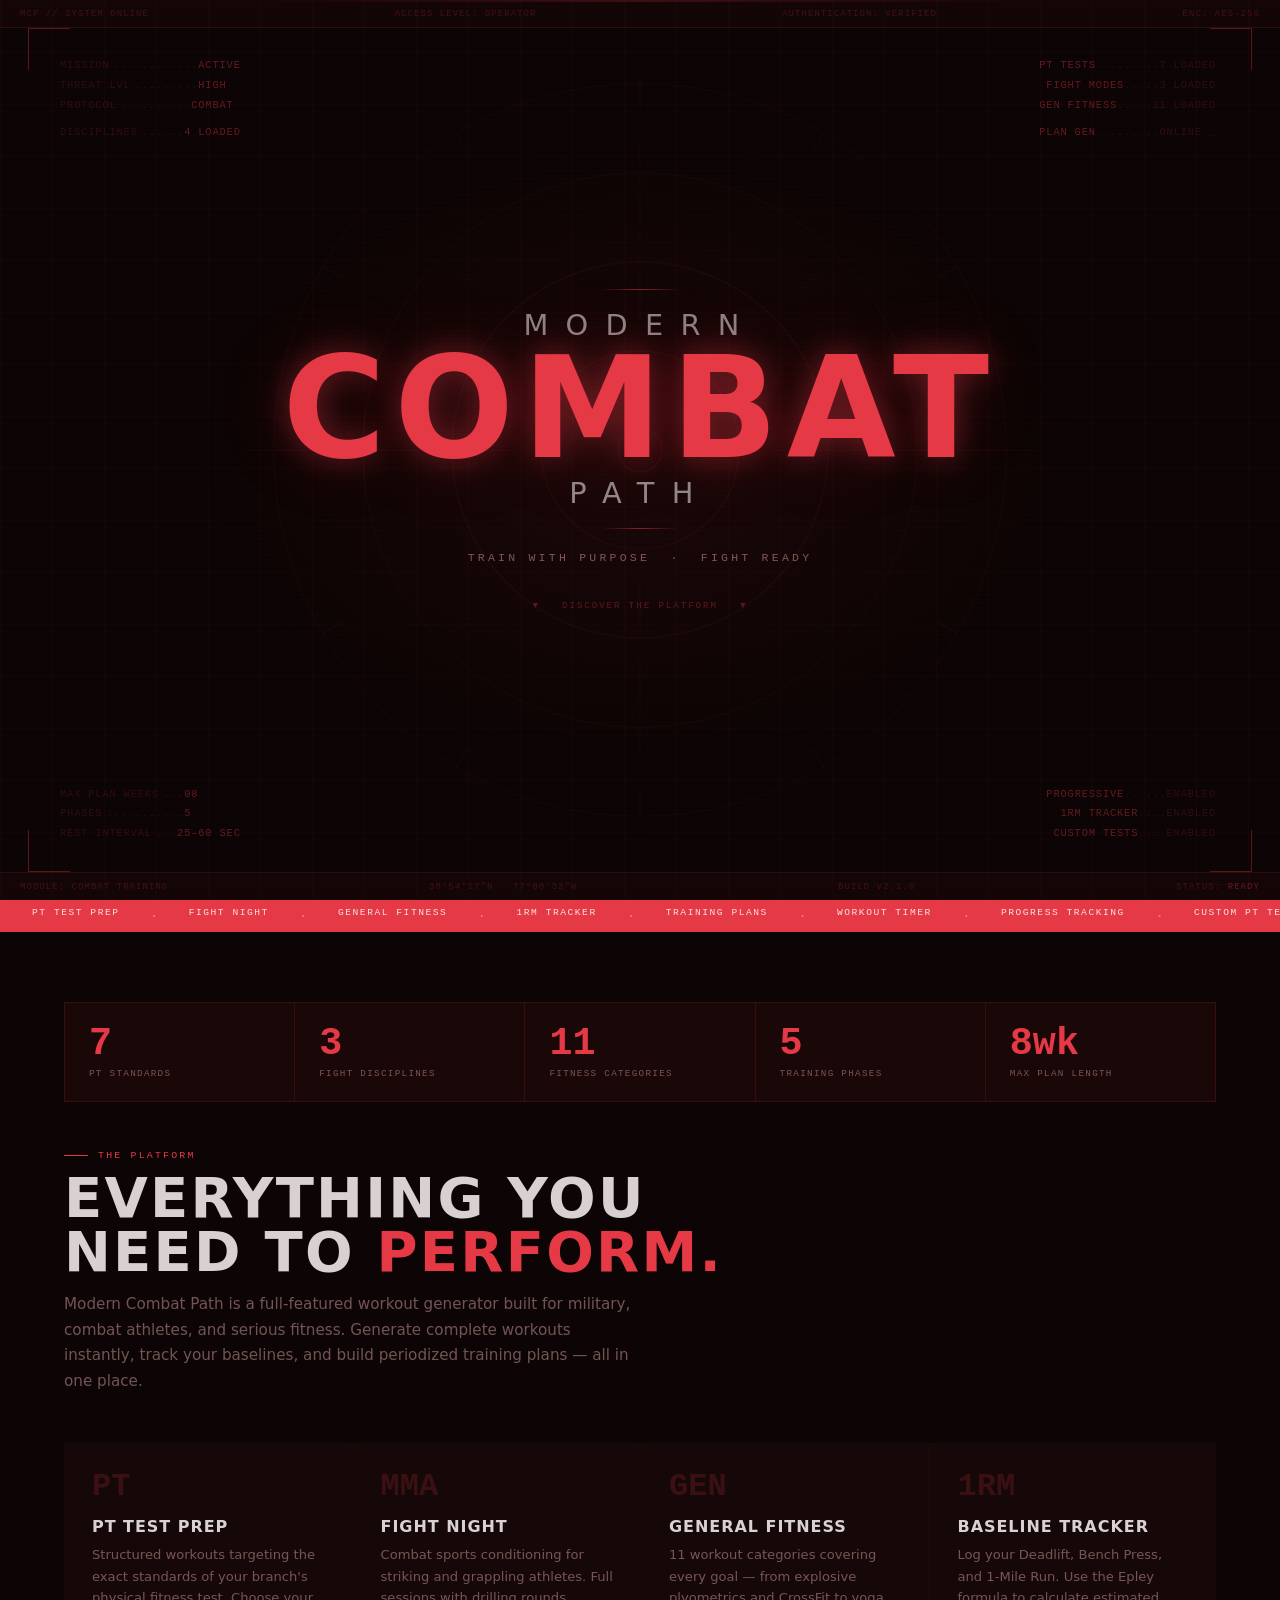
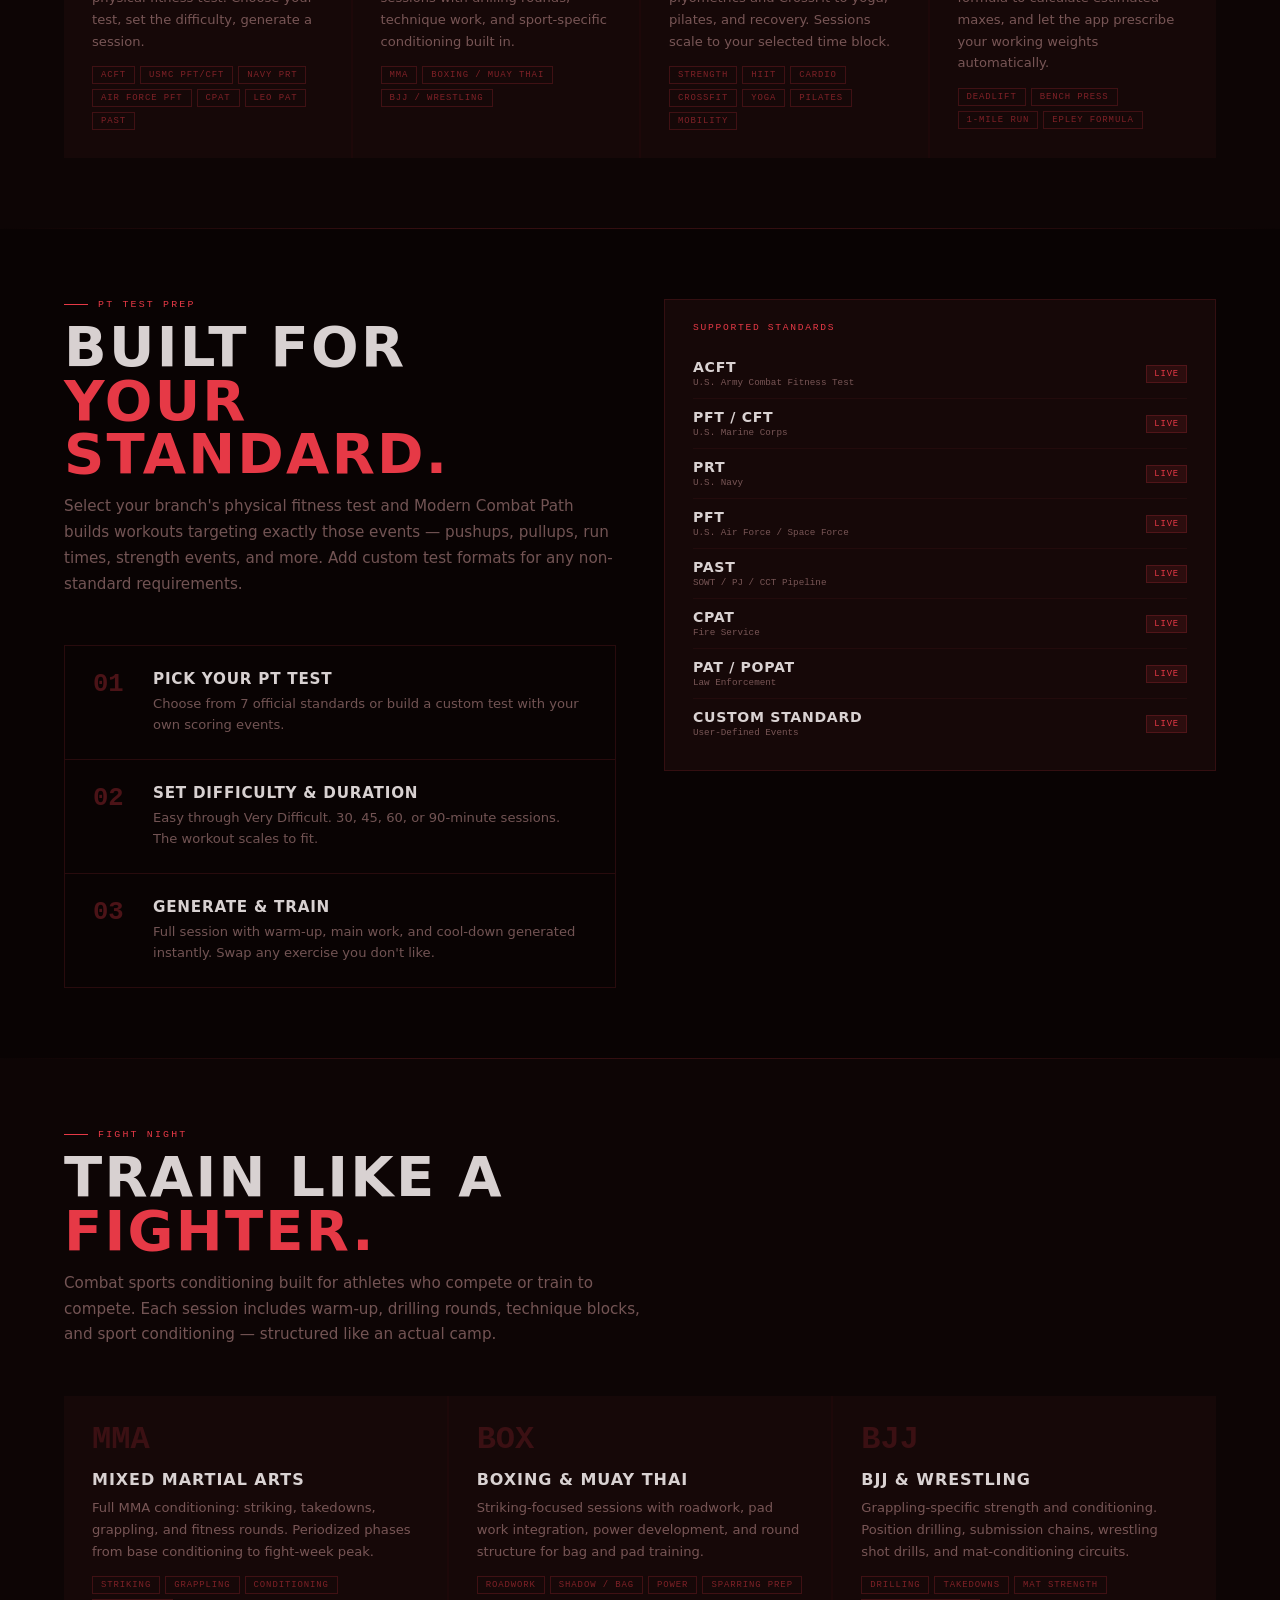
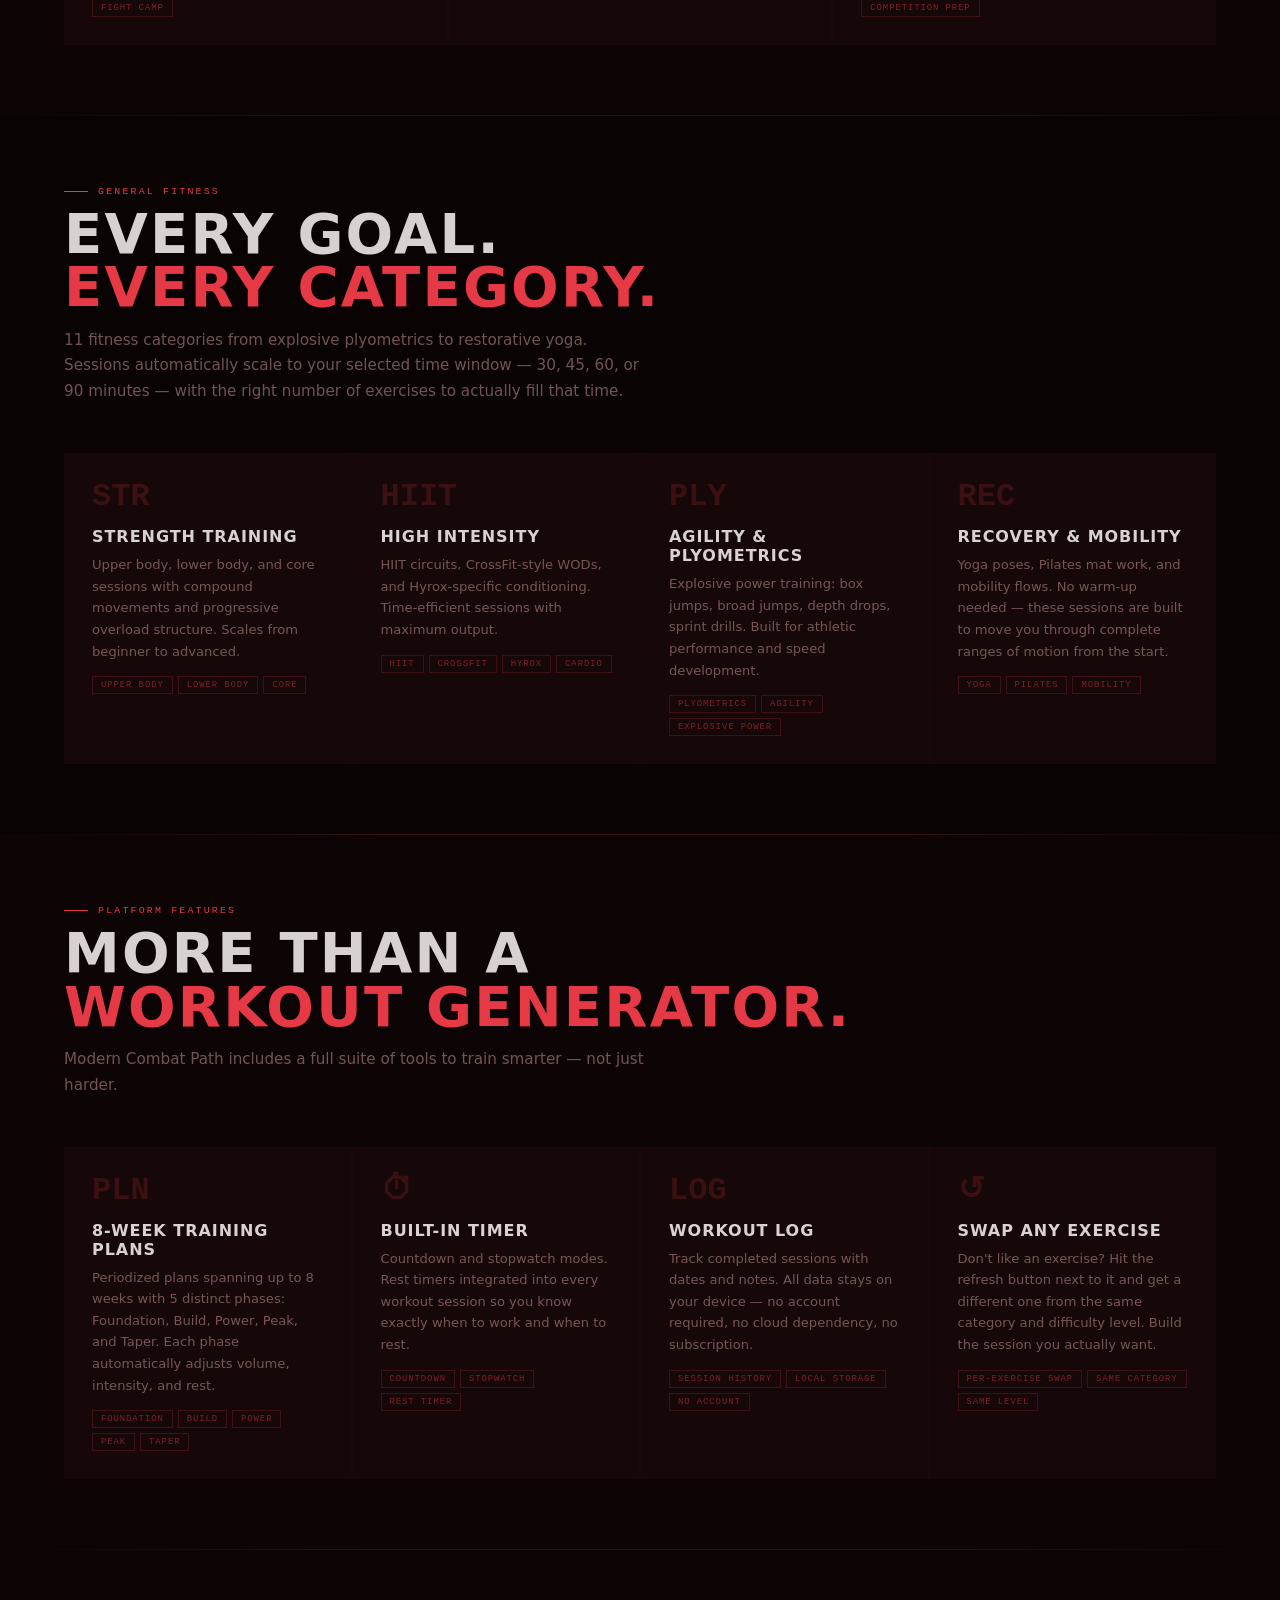
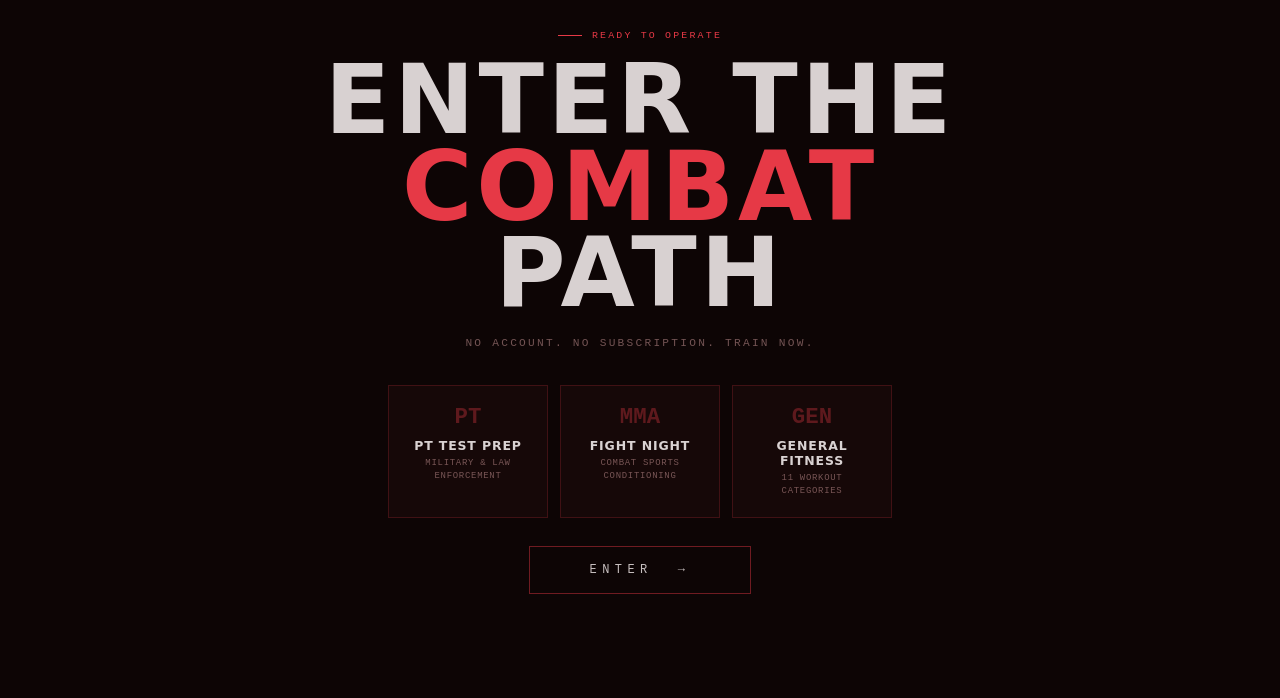
==== commit 16e04261: "Add files via upload" ====
--- a/index.html
+++ b/index.html
@@ -1,395 +1,957 @@
 <!DOCTYPE html>
 <html lang="en">
 <head>
-  <meta charset="UTF-8" />
-  <meta name="viewport" content="width=device-width, initial-scale=1.0" />
-  <title>Modern Combat Path</title>
-  <link rel="stylesheet" href="style.css" />
+  <meta charset="UTF-8"/>
+  <meta name="viewport" content="width=device-width, initial-scale=1.0"/>
+  <title>Modern Combat Path — Train with Purpose</title>
+  <style>
+    *, *::before, *::after { box-sizing: border-box; margin: 0; padding: 0; }
+
+    :root {
+      --red: #e63946;
+      --red-dim: rgba(230,57,70,0.12);
+      --black: #0d0505;
+      --surface: #160808;
+      --steel: #1e0c0c;
+      --border: rgba(230,57,70,0.14);
+      --muted: rgba(200,150,150,0.55);
+      --text: rgba(245,238,238,0.88);
+      --mono: 'Courier New', 'Lucida Console', monospace;
+    }
+
+    html { scroll-behavior: smooth; }
+
+    body {
+      background: var(--black);
+      color: var(--text);
+      font-family: 'Segoe UI', system-ui, sans-serif;
+      overflow-x: hidden;
+    }
+
+    /* ─── BLUEPRINT BACKGROUND ─── */
+    .bp-bg {
+      position: fixed; inset: 0; pointer-events: none; z-index: 0;
+      background-image:
+        linear-gradient(rgba(230,57,70,0.04) 1px, transparent 1px),
+        linear-gradient(90deg, rgba(230,57,70,0.04) 1px, transparent 1px);
+      background-size: 52px 52px;
+    }
+    .bp-scanlines {
+      position: fixed; inset: 0; pointer-events: none; z-index: 0;
+      background-image: repeating-linear-gradient(
+        0deg, transparent, transparent 3px,
+        rgba(0,0,0,0.14) 3px, rgba(0,0,0,0.14) 4px
+      );
+    }
+    .bp-sweep {
+      position: fixed; left: 0; right: 0; height: 2px;
+      pointer-events: none; z-index: 0;
+      background: linear-gradient(to right,
+        transparent 0%, rgba(230,57,70,0.0) 20%,
+        rgba(230,57,70,0.18) 50%,
+        rgba(230,57,70,0.0) 80%, transparent 100%);
+      animation: sweepDown 8s linear infinite;
+    }
+    @keyframes sweepDown {
+      from { top: -4px; }
+      to   { top: 105%; }
+    }
+
+    /* ─── HERO SECTION (full viewport) ─── */
+    .hero {
+      position: relative;
+      min-height: 100vh;
+      display: flex;
+      align-items: center;
+      justify-content: center;
+      overflow: hidden;
+    }
+
+    /* corner brackets */
+    .corner {
+      position: absolute; width: 42px; height: 42px;
+      border-color: rgba(230,57,70,0.35); border-style: solid;
+      z-index: 2; pointer-events: none;
+    }
+    .corner-tl { top:28px; left:28px;   border-width:1px 0 0 1px; }
+    .corner-tr { top:28px; right:28px;  border-width:1px 1px 0 0; }
+    .corner-bl { bottom:28px; left:28px;  border-width:0 0 1px 1px; }
+    .corner-br { bottom:28px; right:28px; border-width:0 1px 1px 0; }
+
+    /* status bars */
+    .status-bar {
+      position: absolute; left:0; right:0; height:28px;
+      border-bottom: 1px solid rgba(230,57,70,0.12);
+      background: rgba(230,57,70,0.03);
+      display: flex; align-items: center; justify-content: space-between;
+      padding: 0 20px;
+      font-family: var(--mono);
+      font-size: 0.56rem; letter-spacing: 0.12em;
+      color: rgba(230,57,70,0.22); pointer-events: none; z-index: 2;
+    }
+    .status-bar-top { top: 0; }
+    .status-bar-bot { bottom:0; border-top:1px solid rgba(230,57,70,0.12); border-bottom:none; }
+
+    /* HUD blocks */
+    .hud {
+      position: absolute; inset: 0; pointer-events: none; z-index: 2;
+      font-family: var(--mono);
+      font-size: clamp(0.48rem, 0.9vw, 0.65rem);
+      color: rgba(230,57,70,0.25);
+      letter-spacing: 0.08em; line-height: 1.9; text-transform: uppercase;
+    }
+    .hud-block { position: absolute; }
+    .hud-tl { top:56px; left:60px; }
+    .hud-tr { top:56px; right:60px; text-align:right; }
+    .hud-bl { bottom:56px; left:60px; }
+    .hud-br { bottom:56px; right:60px; text-align:right; }
+    .hud-val   { color: rgba(230,57,70,0.40); }
+    .hud-label { color: rgba(230,57,70,0.16); margin-right:4px; }
+    .hud-dot   { color: rgba(230,57,70,0.14); }
+    .blink { animation: blink 1.4s step-end infinite; }
+    @keyframes blink { 0%,100%{opacity:1} 50%{opacity:0} }
+
+    /* targeting reticle */
+    .reticle {
+      position: absolute; top:50%; left:50%;
+      transform: translate(-50%,-50%);
+      width: min(88vw, 88vh); height: min(88vw, 88vh);
+      opacity: 0.065; pointer-events: none; z-index: 1;
+      animation: reticleRotate 60s linear infinite;
+    }
+    @keyframes reticleRotate {
+      from { transform: translate(-50%,-50%) rotate(0deg); }
+      to   { transform: translate(-50%,-50%) rotate(360deg); }
+    }
+
+    /* glow */
+    .bg-glow {
+      position: absolute; inset:0; pointer-events:none; z-index:1;
+      background: radial-gradient(ellipse 50% 50% at 50% 50%,
+        rgba(230,57,70,0.07) 0%, transparent 70%);
+    }
+
+    /* hero content */
+    .hero-content {
+      position: relative; z-index: 10;
+      text-align: center; padding: 20px;
+      animation: contentRise 1.4s ease 0.2s both;
+    }
+    @keyframes contentRise {
+      from { opacity:0; transform:translateY(18px); }
+      to   { opacity:1; transform:translateY(0); }
+    }
+
+    .rule {
+      width: 80px; height: 1px; margin: 0 auto;
+      background: linear-gradient(to right, transparent, rgba(230,57,70,0.55), transparent);
+    }
+
+    .word-modern {
+      display: block; margin: 18px 0 5px;
+      font-size: clamp(0.9rem, 3vw, 1.8rem);
+      font-weight: 300; letter-spacing: 0.6em;
+      color: rgba(245,238,238,0.55); text-transform: uppercase;
+    }
+    .word-combat {
+      display: block;
+      font-size: clamp(3.5rem, 11vw, 9rem);
+      font-weight: 900; letter-spacing: 0.06em;
+      color: var(--red); text-transform: uppercase; line-height: 0.88;
+      text-shadow:
+        0 0 30px rgba(230,57,70,0.40),
+        0 0 70px rgba(230,57,70,0.18),
+        0 0 120px rgba(230,57,70,0.08);
+    }
+    .word-path {
+      display: block; margin: 5px 0 18px;
+      font-size: clamp(0.9rem, 3vw, 1.8rem);
+      font-weight: 300; letter-spacing: 0.6em;
+      color: rgba(245,238,238,0.55); text-transform: uppercase;
+    }
+
+    .catchphrase {
+      font-family: var(--mono);
+      font-size: clamp(0.52rem, 1.2vw, 0.72rem);
+      color: rgba(180,120,120,0.70);
+      letter-spacing: 0.28em; text-transform: uppercase;
+      margin: 22px 0 36px;
+    }
+
+    .scroll-hint {
+      font-family: var(--mono);
+      font-size: 0.58rem; letter-spacing: 0.2em;
+      color: rgba(230,57,70,0.35); text-transform: uppercase;
+      margin-top: 24px;
+      animation: bounce 2.5s ease-in-out infinite;
+    }
+    @keyframes bounce {
+      0%,100% { transform: translateY(0); }
+      50% { transform: translateY(6px); }
+    }
+
+    /* ─── SHARED SECTION STYLES ─── */
+    section {
+      position: relative; z-index: 5;
+      padding: 70px 5vw;
+    }
+
+    .section-divider {
+      width: 100%; height: 1px; position: relative; z-index: 5;
+      background: linear-gradient(to right,
+        transparent, rgba(230,57,70,0.18) 30%,
+        rgba(230,57,70,0.18) 70%, transparent);
+    }
+
+    .eyebrow {
+      font-family: var(--mono);
+      font-size: 0.62rem; letter-spacing: 0.22em;
+      text-transform: uppercase; color: var(--red);
+      margin-bottom: 10px;
+      display: flex; align-items: center; gap: 10px;
+    }
+    .eyebrow::before {
+      content: ''; display: block;
+      width: 24px; height: 1px; background: var(--red);
+    }
+
+    .section-title {
+      font-size: clamp(2rem, 5vw, 3.5rem);
+      font-weight: 900; line-height: 0.95;
+      text-transform: uppercase; letter-spacing: 0.04em;
+      margin-bottom: 14px;
+    }
+    .section-title .red { color: var(--red); }
+
+    .section-sub {
+      font-size: 0.95rem; color: var(--muted);
+      line-height: 1.7; max-width: 580px;
+      margin-bottom: 48px;
+    }
+
+    /* ─── FEATURE CARDS GRID ─── */
+    .cards-grid {
+      display: grid;
+      grid-template-columns: repeat(auto-fit, minmax(260px, 1fr));
+      gap: 2px;
+      background: rgba(230,57,70,0.08);
+    }
+
+    .card {
+      background: var(--surface);
+      padding: 28px 26px;
+      position: relative;
+      transition: background 0.25s;
+      border-left: 2px solid transparent;
+    }
+    .card:hover {
+      background: var(--steel);
+      border-left-color: var(--red);
+    }
+
+    .card-icon {
+      font-family: var(--mono);
+      font-weight: 900;
+      font-size: 2rem;
+      color: rgba(230,57,70,0.18);
+      line-height: 1;
+      margin-bottom: 14px;
+      transition: color 0.25s;
+    }
+    .card:hover .card-icon { color: rgba(230,57,70,0.45); }
+
+    .card-title {
+      font-size: 1rem; font-weight: 700;
+      text-transform: uppercase; letter-spacing: 0.06em;
+      margin-bottom: 8px; color: var(--text);
+    }
+
+    .card-desc {
+      font-size: 0.82rem; color: var(--muted);
+      line-height: 1.65;
+    }
+
+    .card-tags {
+      margin-top: 14px;
+      display: flex; flex-wrap: wrap; gap: 5px;
+    }
+    .tag {
+      font-family: var(--mono);
+      font-size: 0.56rem; letter-spacing: 0.1em; text-transform: uppercase;
+      padding: 3px 8px;
+      border: 1px solid rgba(230,57,70,0.2);
+      color: rgba(230,57,70,0.5);
+    }
+
+    /* ─── STATS ROW ─── */
+    .stats-row {
+      display: flex; flex-wrap: wrap; gap: 0;
+      background: rgba(230,57,70,0.06);
+      border: 1px solid var(--border);
+      margin-bottom: 48px;
+    }
+    .stat-block {
+      flex: 1; min-width: 120px;
+      padding: 22px 24px;
+      border-right: 1px solid var(--border);
+    }
+    .stat-block:last-child { border-right: none; }
+    .stat-val {
+      font-family: var(--mono);
+      font-size: clamp(1.6rem, 4vw, 2.4rem);
+      font-weight: 900; color: var(--red); line-height: 1;
+    }
+    .stat-label {
+      font-family: var(--mono);
+      font-size: 0.58rem; letter-spacing: 0.14em; text-transform: uppercase;
+      color: var(--muted); margin-top: 5px;
+    }
+
+    /* ─── HOW IT WORKS STEPS ─── */
+    .steps {
+      display: grid; gap: 0;
+      border: 1px solid var(--border);
+    }
+    .step {
+      display: grid; grid-template-columns: 60px 1fr;
+      gap: 0; padding: 24px 28px;
+      border-bottom: 1px solid var(--border);
+      align-items: start;
+    }
+    .step:last-child { border-bottom: none; }
+    .step-num {
+      font-family: var(--mono); font-size: 1.6rem;
+      font-weight: 900; color: rgba(230,57,70,0.3);
+      line-height: 1; padding-top: 2px;
+    }
+    .step-title {
+      font-size: 0.95rem; font-weight: 700;
+      text-transform: uppercase; letter-spacing: 0.05em;
+      margin-bottom: 5px;
+    }
+    .step-desc { font-size: 0.82rem; color: var(--muted); line-height: 1.6; }
+
+    /* ─── PT STANDARDS BLOCK ─── */
+    .standards-block {
+      background: var(--surface);
+      border: 1px solid var(--border);
+      padding: 22px 28px;
+    }
+    .standards-header {
+      font-family: var(--mono); font-size: 0.6rem;
+      letter-spacing: 0.18em; text-transform: uppercase;
+      color: var(--red); margin-bottom: 16px;
+    }
+    .standard-row {
+      display: flex; align-items: center;
+      justify-content: space-between;
+      padding: 10px 0;
+      border-bottom: 1px solid rgba(230,57,70,0.06);
+    }
+    .standard-row:last-child { border-bottom: none; }
+    .standard-name {
+      font-size: 0.88rem; font-weight: 700;
+      text-transform: uppercase; letter-spacing: 0.05em;
+    }
+    .standard-branch {
+      font-family: var(--mono); font-size: 0.58rem;
+      color: var(--muted); margin-top: 2px;
+    }
+    .standard-badge {
+      font-family: var(--mono); font-size: 0.55rem;
+      letter-spacing: 0.1em; text-transform: uppercase;
+      padding: 3px 7px;
+      background: rgba(230,57,70,0.10);
+      color: var(--red);
+      border: 1px solid rgba(230,57,70,0.2);
+    }
+
+    /* ─── TWO-COLUMN LAYOUT ─── */
+    .two-col {
+      display: grid;
+      grid-template-columns: 1fr 1fr;
+      gap: 48px;
+      align-items: start;
+    }
+    @media (max-width: 700px) { .two-col { grid-template-columns: 1fr; } }
+
+    /* ─── CTA / ENTER SECTION ─── */
+    .cta-section {
+      text-align: center;
+      padding: 80px 5vw 100px;
+      position: relative; z-index: 5;
+    }
+
+    .enter-btn {
+      display: inline-block; padding: 16px 60px;
+      border: 1px solid rgba(230,57,70,0.45);
+      color: rgba(245,238,238,0.8); text-decoration: none;
+      font-family: var(--mono);
+      font-size: 0.75rem; letter-spacing: 0.45em; text-transform: uppercase;
+      transition: all 0.3s ease; position: relative; overflow: hidden;
+      animation: pulseBorder 3.5s ease-in-out infinite;
+      margin-top: 36px;
+    }
+    .enter-btn::before {
+      content: ''; position: absolute; left:-100%; top:0;
+      width:100%; height:100%;
+      background: linear-gradient(90deg, transparent, rgba(230,57,70,0.1), transparent);
+      transition: left 0.4s ease;
+    }
+    .enter-btn:hover {
+      border-color: rgba(230,57,70,0.9); color: #fff;
+      animation: none;
+      text-shadow: 0 0 12px rgba(230,57,70,0.5);
+      background: rgba(230,57,70,0.06);
+    }
+    .enter-btn:hover::before { left: 100%; }
+    @keyframes pulseBorder {
+      0%,100% { border-color: rgba(230,57,70,0.38); }
+      50%      { border-color: rgba(230,57,70,0.75); }
+    }
+
+    /* sticky nav */
+    .sticky-nav {
+      position: fixed; top: 0; left: 0; right: 0; z-index: 100;
+      height: 44px;
+      background: rgba(13,5,5,0.92);
+      backdrop-filter: blur(10px);
+      border-bottom: 1px solid rgba(230,57,70,0.1);
+      display: flex; align-items: center; justify-content: space-between;
+      padding: 0 24px;
+      opacity: 0; pointer-events: none;
+      transition: opacity 0.3s;
+    }
+    .sticky-nav.visible { opacity: 1; pointer-events: auto; }
+    .nav-logo {
+      font-family: var(--mono); font-size: 0.72rem;
+      letter-spacing: 0.2em; text-transform: uppercase;
+      color: var(--red); text-decoration: none;
+    }
+    .nav-enter {
+      font-family: var(--mono); font-size: 0.6rem;
+      letter-spacing: 0.14em; text-transform: uppercase;
+      background: var(--red); color: #fff;
+      padding: 6px 16px; text-decoration: none;
+      transition: background 0.2s;
+    }
+    .nav-enter:hover { background: #ff3d33; }
+
+    /* ticker */
+    .ticker {
+      background: var(--red); overflow: hidden;
+      height: 32px; display: flex; align-items: center;
+      position: relative; z-index: 5;
+    }
+    .ticker-track {
+      display: flex; white-space: nowrap;
+      animation: tickerMove 28s linear infinite;
+    }
+    @keyframes tickerMove {
+      from { transform: translateX(0); }
+      to   { transform: translateX(-50%); }
+    }
+    .ticker-item {
+      font-family: var(--mono); font-size: 0.6rem;
+      letter-spacing: 0.16em; text-transform: uppercase;
+      padding: 0 2rem; color: rgba(255,255,255,0.85);
+    }
+    .ticker-sep { color: rgba(255,255,255,0.35); padding: 0; }
+
+    .section-alt { background: rgba(0,0,0,0.3); }
+
+    /* ─── QUICK-ACCESS CARDS ─── */
+    .quick-card {
+      display: flex; flex-direction: column; align-items: center;
+      width: 160px; padding: 20px 16px;
+      background: var(--surface);
+      border: 1px solid rgba(230,57,70,0.2);
+      text-decoration: none; color: var(--text);
+      transition: background 0.2s, border-color 0.2s, transform 0.15s;
+      position: relative; overflow: hidden;
+    }
+    .quick-card::after {
+      content: ''; position: absolute;
+      bottom: 0; left: 0; width: 0; height: 2px;
+      background: var(--red); transition: width 0.3s;
+    }
+    .quick-card:hover {
+      background: var(--steel);
+      border-color: rgba(230,57,70,0.55);
+      transform: translateY(-3px);
+    }
+    .quick-card:hover::after { width: 100%; }
+    .qc-icon {
+      font-family: var(--mono); font-weight: 900;
+      font-size: 1.4rem; color: rgba(230,57,70,0.35);
+      margin-bottom: 10px; line-height: 1;
+      transition: color 0.2s;
+    }
+    .quick-card:hover .qc-icon { color: rgba(230,57,70,0.7); }
+    .qc-title {
+      font-size: 0.78rem; font-weight: 700;
+      text-transform: uppercase; letter-spacing: 0.07em;
+      margin-bottom: 4px; color: var(--text);
+    }
+    .qc-sub {
+      font-family: var(--mono); font-size: 0.56rem;
+      letter-spacing: 0.08em; text-transform: uppercase;
+      color: var(--muted); text-align: center; line-height: 1.4;
+    }
+  </style>
 </head>
 <body>
 
-  <header>
-    <div class="header-inner">
-      <div>
-        <h1 class="logo" onclick="showScreen('home')">MODERN COMBAT PATH</h1>
-        <p class="tagline">Train with purpose. Fight ready.</p>
-      </div>
-      <div class="header-actions">
-        <button class="header-btn" onclick="render1RMScreen(); showScreen('1rm')" title="Baseline Numbers">1RM</button>
-        <button class="header-btn" onclick="showTracker()" title="Workout Tracker">📅</button>
-      </div>
-    </div>
-  </header>
-
-  <!-- HOME -->
-  <div id="screen-home" class="screen active">
-    <div class="card-grid three-col">
-      <div class="path-card" onclick="showScreen('pt-select')">
-        <h2>PT Test Prep</h2>
-        <p>Military and law enforcement fitness tests</p>
-      </div>
-      <div class="path-card" onclick="showScreen('fight-select')">
-        <h2>Fight Night</h2>
-        <p>Combat sports conditioning for fight camp or competition</p>
-      </div>
-      <div class="path-card" onclick="showScreen('general-select')">
-        <h2>General Fitness</h2>
-        <p>Targeted workouts for every fitness goal</p>
-      </div>
-    </div>
-  </div>
-
-  <!-- PT TEST SELECTION -->
-  <div id="screen-pt-select" class="screen">
-    <div class="screen-header">
-      <button class="back-btn" onclick="showScreen('home')">← Back</button>
-      <h2>Select Your PT Test</h2>
-    </div>
-    <div class="option-grid">
-      <div class="option-card" onclick="selectTest('army-acft')"><strong>Army</strong><span>ACFT</span></div>
-      <div class="option-card" onclick="selectTest('marine-pft')"><strong>Marines</strong><span>PFT / CFT</span></div>
-      <div class="option-card" onclick="selectTest('navy-prt')"><strong>Navy</strong><span>PRT</span></div>
-      <div class="option-card" onclick="selectTest('airforce-fa')"><strong>Air Force</strong><span>Fitness Assessment</span></div>
-      <div class="option-card" onclick="selectTest('coastguard-pt')"><strong>Coast Guard</strong><span>PT Test</span></div>
-      <div class="option-card" onclick="selectTest('spacforce-fa')"><strong>Space Force</strong><span>Fitness Assessment</span></div>
-      <div class="option-card" onclick="selectTest('ntoa-pt')"><strong>Law Enforcement</strong><span>NTOA PT Test</span></div>
-      <div class="option-card highlight" onclick="showScreen('custom-test')"><strong>Custom</strong><span>Build Your Own Test</span></div>
-    </div>
-  </div>
-
-  <!-- FIGHT NIGHT SELECTION -->
-  <div id="screen-fight-select" class="screen">
-    <div class="screen-header">
-      <button class="back-btn" onclick="showScreen('home')">← Back</button>
-      <h2>Select Your Discipline</h2>
-    </div>
-    <div class="option-grid">
-      <div class="option-card" onclick="selectFight('muay-thai')"><strong>Muay Thai</strong><span>8 limbs</span></div>
-      <div class="option-card" onclick="selectFight('bjj')"><strong>BJJ</strong><span>Ground & submission</span></div>
-      <div class="option-card" onclick="selectFight('judo')"><strong>Judo</strong><span>Throws & grappling</span></div>
-    </div>
-  </div>
-
-  <!-- GENERAL FITNESS SELECTION -->
-  <div id="screen-general-select" class="screen">
-    <div class="screen-header">
-      <button class="back-btn" onclick="showScreen('home')">← Back</button>
-      <h2>Select Your Focus</h2>
-    </div>
-    <div class="option-grid">
-      <div class="option-card" onclick="selectGeneral('cardio')"><strong>Cardio</strong><span>Endurance & aerobic base</span></div>
-      <div class="option-card" onclick="selectGeneral('upper-body')"><strong>Upper Body</strong><span>Push, pull, press</span></div>
-      <div class="option-card" onclick="selectGeneral('lower-body')"><strong>Lower Body</strong><span>Squat, hinge, lunge</span></div>
-      <div class="option-card" onclick="selectGeneral('core')"><strong>Core</strong><span>Stability & strength</span></div>
-      <div class="option-card" onclick="selectGeneral('hiit')"><strong>HIIT</strong><span>High intensity conditioning</span></div>
-      <div class="option-card" onclick="selectGeneral('hyrox')"><strong>HYROX</strong><span>Race prep & simulation</span></div>
-      <div class="option-card" onclick="selectGeneral('crossfit')"><strong>CrossFit-Style</strong><span>WODs & functional fitness</span></div>
-      <div class="option-card" onclick="selectGeneral('yoga')"><strong>Yoga</strong><span>Flow, strength & flexibility</span></div>
-      <div class="option-card" onclick="selectGeneral('pilates')"><strong>Pilates</strong><span>Core control & body awareness</span></div>
-      <div class="option-card" onclick="selectGeneral('agility')"><strong>Agility</strong><span>Plyometrics & explosive power</span></div>
-      <div class="option-card" onclick="selectGeneral('mobility')"><strong>Mobility</strong><span>Joint range & movement quality</span></div>
-    </div>
-  </div>
-
-  <!-- PLAN OPTIONS (single workout vs plan) -->
-  <div id="screen-plan-options" class="screen">
-    <div class="screen-header">
-      <button class="back-btn" id="plan-options-back">← Back</button>
-      <h2 id="plan-options-title">What would you like?</h2>
-    </div>
-    <div class="card-grid">
-      <div class="path-card" onclick="goToSingleWorkout()">
-        <div class="card-icon">⚡</div>
-        <h2>Single Workout</h2>
-        <p>Generate one session for today</p>
-      </div>
-      <div class="path-card" onclick="goToPlanBuilder()">
-        <div class="card-icon">📋</div>
-        <h2>Training Plan</h2>
-        <p>Build a progressive plan up to 8 weeks</p>
-      </div>
-    </div>
-  </div>
-
-  <!-- SINGLE WORKOUT CUSTOMISE -->
-  <div id="screen-customize" class="screen">
-    <div class="screen-header">
-      <button class="back-btn" onclick="showScreen('plan-options')">← Back</button>
-      <h2 id="customize-title">Customize Your Workout</h2>
-    </div>
-    <form id="customize-form" class="customize-form">
-      <div class="form-group">
-        <label>Fitness Level</label>
-        <div class="btn-group">
-          <button type="button" class="toggle-btn active" data-group="level" data-value="easy">Easy</button>
-          <button type="button" class="toggle-btn" data-group="level" data-value="average">Average</button>
-          <button type="button" class="toggle-btn" data-group="level" data-value="difficult">Difficult</button>
-          <button type="button" class="toggle-btn" data-group="level" data-value="very-difficult">Very Difficult</button>
-        </div>
-      </div>
-      <div class="form-group">
-        <label>Time Available</label>
-        <div class="btn-group">
-          <button type="button" class="toggle-btn" data-group="time" data-value="30">30 min</button>
-          <button type="button" class="toggle-btn active" data-group="time" data-value="45">45 min</button>
-          <button type="button" class="toggle-btn" data-group="time" data-value="60">60 min</button>
-          <button type="button" class="toggle-btn" data-group="time" data-value="90">90 min</button>
-        </div>
-      </div>
-      <div class="form-group">
-        <label>Equipment</label>
-        <div class="btn-group">
-          <button type="button" class="toggle-btn" data-group="equip" data-value="none">None</button>
-          <button type="button" class="toggle-btn active" data-group="equip" data-value="basic">Basic Gym</button>
-          <button type="button" class="toggle-btn" data-group="equip" data-value="full">Full Gym</button>
-          <button type="button" class="toggle-btn" data-group="equip" data-value="bags">Bags & Pads</button>
-        </div>
-      </div>
-      <div class="form-group" id="single-partner-wrap">
-        <label>Training Partner?</label>
-        <div class="btn-group">
-          <button type="button" class="toggle-btn active" data-group="partner" data-value="no">Solo</button>
-          <button type="button" class="toggle-btn" data-group="partner" data-value="yes">With Partner</button>
-        </div>
-      </div>
-      <button type="button" class="generate-btn" onclick="generateSingleWorkout()">Generate Workout →</button>
-    </form>
-  </div>
-
-  <!-- SINGLE WORKOUT OUTPUT -->
-  <div id="screen-workout" class="screen">
-    <div class="screen-header no-print">
-      <button class="back-btn" onclick="showScreen('customize')">← Customize</button>
-      <h2 id="workout-title">Your Workout</h2>
-    </div>
-    <div id="workout-output"></div>
-    <div class="workout-actions no-print">
-      <button class="action-btn" onclick="generateSingleWorkout()">↺ New Workout</button>
-      <button class="action-btn" onclick="window.print()">🖨 Save as PDF</button>
-    </div>
-  </div>
-
-  <!-- PLAN BUILDER -->
-  <div id="screen-plan-builder" class="screen">
-    <div class="screen-header">
-      <button class="back-btn" onclick="showScreen('plan-options')">← Back</button>
-      <h2 id="plan-builder-title">Build Your Plan</h2>
-    </div>
-    <form class="customize-form">
-      <div class="form-group">
-        <label>Number of Weeks</label>
-        <div class="btn-group">
-          <button type="button" class="toggle-btn" data-group="planWeeks" data-value="1">1</button>
-          <button type="button" class="toggle-btn" data-group="planWeeks" data-value="2">2</button>
-          <button type="button" class="toggle-btn" data-group="planWeeks" data-value="3">3</button>
-          <button type="button" class="toggle-btn active" data-group="planWeeks" data-value="4">4</button>
-          <button type="button" class="toggle-btn" data-group="planWeeks" data-value="5">5</button>
-          <button type="button" class="toggle-btn" data-group="planWeeks" data-value="6">6</button>
-          <button type="button" class="toggle-btn" data-group="planWeeks" data-value="7">7</button>
-          <button type="button" class="toggle-btn" data-group="planWeeks" data-value="8">8</button>
-        </div>
-      </div>
-      <div class="form-group">
-        <label>Training Days Per Week</label>
-        <div class="btn-group">
-          <button type="button" class="toggle-btn active" data-group="planDays" data-value="3">3 days</button>
-          <button type="button" class="toggle-btn" data-group="planDays" data-value="4">4 days</button>
-          <button type="button" class="toggle-btn" data-group="planDays" data-value="5">5 days</button>
-          <button type="button" class="toggle-btn" data-group="planDays" data-value="6">6 days</button>
-        </div>
-      </div>
-      <div class="form-group">
-        <label>Session Length</label>
-        <div class="btn-group">
-          <button type="button" class="toggle-btn" data-group="planTime" data-value="30">30 min</button>
-          <button type="button" class="toggle-btn active" data-group="planTime" data-value="45">45 min</button>
-          <button type="button" class="toggle-btn" data-group="planTime" data-value="60">60 min</button>
-          <button type="button" class="toggle-btn" data-group="planTime" data-value="90">90 min</button>
-        </div>
-      </div>
-      <div class="form-group">
-        <label>Fitness Level</label>
-        <div class="btn-group">
-          <button type="button" class="toggle-btn active" data-group="planLevel" data-value="easy">Easy</button>
-          <button type="button" class="toggle-btn" data-group="planLevel" data-value="average">Average</button>
-          <button type="button" class="toggle-btn" data-group="planLevel" data-value="difficult">Difficult</button>
-          <button type="button" class="toggle-btn" data-group="planLevel" data-value="very-difficult">Very Difficult</button>
-        </div>
-      </div>
-      <div class="form-group">
-        <label>Equipment</label>
-        <div class="btn-group">
-          <button type="button" class="toggle-btn" data-group="planEquip" data-value="none">None</button>
-          <button type="button" class="toggle-btn active" data-group="planEquip" data-value="basic">Basic Gym</button>
-          <button type="button" class="toggle-btn" data-group="planEquip" data-value="full">Full Gym</button>
-          <button type="button" class="toggle-btn" data-group="planEquip" data-value="bags">Bags & Pads</button>
-        </div>
-      </div>
-      <div class="form-group" id="plan-partner-wrap">
-        <label>Training Partner?</label>
-        <div class="btn-group">
-          <button type="button" class="toggle-btn active" data-group="planPartner" data-value="no">Solo</button>
-          <button type="button" class="toggle-btn" data-group="planPartner" data-value="yes">With Partner</button>
-        </div>
-      </div>
-      <button type="button" class="generate-btn" onclick="buildPlan()">Generate My Plan →</button>
-    </form>
-  </div>
-
-  <!-- PLAN OUTPUT -->
-  <div id="screen-plan-output" class="screen">
-    <div class="screen-header no-print">
-      <button class="back-btn" onclick="showScreen('plan-builder')">← Back</button>
-      <h2 id="plan-output-title">Your Training Plan</h2>
-    </div>
-    <div class="workout-actions no-print" style="margin-bottom:24px">
-      <button class="action-btn" onclick="buildPlan()">↺ Regenerate</button>
-      <button class="action-btn" onclick="printPlan()">🖨 Save as PDF</button>
-    </div>
-    <div id="plan-output"></div>
-  </div>
-
-  <!-- CUSTOM TEST BUILDER -->
-  <div id="screen-custom-test" class="screen">
-    <div class="screen-header">
-      <button class="back-btn" onclick="showScreen('pt-select')">← Back</button>
-      <h2>Build Your PT Test</h2>
-    </div>
-    <div class="custom-test-builder">
-      <p class="helper-text">Add the events in your test. Each event will be included in your training program.</p>
-      <div id="custom-events-list"></div>
-      <div class="add-event-row">
-        <input type="text" id="event-name-input" placeholder="Event name (e.g. Push-ups, 2-mile run)" />
-        <input type="text" id="event-goal-input" placeholder="Goal / standard (e.g. 60 reps, sub 16:00)" />
-        <button type="button" class="add-event-btn" onclick="addCustomEvent()">+ Add</button>
-      </div>
-      <div class="form-group" style="margin-top:24px">
-        <label>Test Name</label>
-        <input type="text" id="custom-test-name" placeholder="My PT Test" class="text-input" />
-      </div>
-      <div style="display:flex;gap:12px;margin-top:16px;flex-wrap:wrap">
-        <button type="button" class="generate-btn" onclick="saveAndTrainCustomTest()">Save & Continue →</button>
-        <button type="button" class="action-btn" onclick="loadSavedTests()">Load Saved Test</button>
-      </div>
-      <div id="saved-tests-panel" style="display:none;margin-top:24px">
-        <h3>Saved Tests</h3>
-        <div id="saved-tests-list"></div>
-      </div>
-    </div>
-  </div>
-
-  <!-- ── 1RM ASSESSMENT ── -->
-  <div id="screen-1rm" class="screen">
-    <div class="screen-header">
-      <h2>Baseline Assessment</h2>
-      <p class="screen-sub">These numbers personalise your workouts. You can update them anytime.</p>
-    </div>
-    <div class="orm-grid" id="orm-grid">
-      <!-- rendered by 1rm.js -->
-    </div>
-    <div style="margin-top:28px; display:flex; gap:12px; flex-wrap:wrap;">
-      <button class="generate-btn" onclick="saveAndContinue1RM()">Save & Continue →</button>
-      <button class="action-btn" onclick="skip1RM()">Skip for now</button>
-    </div>
-  </div>
-
-  <!-- ── WORKOUT TRACKER ── -->
-  <div id="screen-tracker" class="screen">
-    <div class="screen-header">
-      <button class="back-btn" onclick="showScreen('home')">← Back</button>
-      <h2>Workout Tracker</h2>
-    </div>
-    <div class="tracker-header">
-      <button class="cal-nav" onclick="trackerPrevMonth()">‹</button>
-      <span id="tracker-month-label" class="cal-month-label"></span>
-      <button class="cal-nav" onclick="trackerNextMonth()">›</button>
-    </div>
-    <div class="cal-day-names">
-      <span>Mon</span><span>Tue</span><span>Wed</span><span>Thu</span><span>Fri</span><span>Sat</span><span>Sun</span>
-    </div>
-    <div id="tracker-calendar" class="cal-grid"></div>
-    <div id="tracker-day-detail" class="day-detail" style="display:none"></div>
-  </div>
-
-  <!-- ── TIMER WIDGET (floating) ── -->
-  <div id="timer-widget" class="timer-widget" style="display:none">
-    <button class="timer-fab" onclick="toggleTimer()" title="Timer">⏱</button>
-    <div id="timer-panel" class="timer-panel" style="display:none">
-      <div class="timer-tabs">
-        <button class="timer-tab active" onclick="switchTimerMode('round')" id="tab-round">Round Timer</button>
-        <button class="timer-tab" onclick="switchTimerMode('countdown')" id="tab-countdown">Countdown</button>
-      </div>
-
-      <!-- Round Timer -->
-      <div id="timer-mode-round">
-        <div class="timer-config">
-          <div class="timer-config-row">
-            <label>Rounds</label>
-            <div class="num-adj">
-              <button onclick="adjTimer('rounds',-1)">−</button>
-              <span id="cfg-rounds">5</span>
-              <button onclick="adjTimer('rounds',1)">+</button>
-            </div>
+<!-- Fixed blueprint layers -->
+<div class="bp-bg"></div>
+<div class="bp-scanlines"></div>
+<div class="bp-sweep"></div>
+
+<!-- Sticky nav (appears after scrolling) -->
+<nav class="sticky-nav" id="stickyNav">
+  <span class="nav-logo">Modern Combat Path</span>
+  <a class="nav-enter" href="app.html">Enter App →</a>
+</nav>
+
+<!-- ─── HERO ─── -->
+<div class="hero" id="hero">
+  <div class="bg-glow"></div>
+
+  <!-- Reticle -->
+  <svg class="reticle" viewBox="0 0 800 800" xmlns="http://www.w3.org/2000/svg" fill="none" stroke="#e63946">
+    <circle cx="400" cy="400" r="370" stroke-width="0.8"/>
+    <circle cx="400" cy="400" r="280" stroke-width="0.8"/>
+    <circle cx="400" cy="400" r="190" stroke-width="1.2"/>
+    <circle cx="400" cy="400" r="100" stroke-width="1.2"/>
+    <circle cx="400" cy="400" r="22"  stroke-width="1.5"/>
+    <line x1="0"   y1="400" x2="268" y2="400" stroke-width="0.8"/>
+    <line x1="532" y1="400" x2="800" y2="400" stroke-width="0.8"/>
+    <line x1="400" y1="0"   x2="400" y2="268" stroke-width="0.8"/>
+    <line x1="400" y1="532" x2="400" y2="800" stroke-width="0.8"/>
+    <line x1="220" y1="220" x2="248" y2="248" stroke-width="0.8"/>
+    <line x1="580" y1="220" x2="552" y2="248" stroke-width="0.8"/>
+    <line x1="220" y1="580" x2="248" y2="552" stroke-width="0.8"/>
+    <line x1="580" y1="580" x2="552" y2="552" stroke-width="0.8"/>
+    <line x1="400" y1="30"  x2="400" y2="52"  stroke-width="1"/>
+    <line x1="585" y1="80"  x2="574" y2="99"  stroke-width="1"/>
+    <line x1="720" y1="215" x2="701" y2="226" stroke-width="1"/>
+    <line x1="770" y1="400" x2="748" y2="400" stroke-width="1"/>
+    <line x1="720" y1="585" x2="701" y2="574" stroke-width="1"/>
+    <line x1="585" y1="720" x2="574" y2="701" stroke-width="1"/>
+    <line x1="400" y1="770" x2="400" y2="748" stroke-width="1"/>
+    <line x1="215" y1="720" x2="226" y2="701" stroke-width="1"/>
+    <line x1="80"  y1="585" x2="99"  y2="574" stroke-width="1"/>
+    <line x1="30"  y1="400" x2="52"  y2="400" stroke-width="1"/>
+    <line x1="80"  y1="215" x2="99"  y2="226" stroke-width="1"/>
+    <line x1="215" y1="80"  x2="226" y2="99"  stroke-width="1"/>
+  </svg>
+
+  <!-- Status bars -->
+  <div class="status-bar status-bar-top">
+    <span>MCP // SYSTEM ONLINE</span>
+    <span>ACCESS LEVEL: OPERATOR</span>
+    <span>AUTHENTICATION: VERIFIED</span>
+    <span>ENC: AES-256</span>
+  </div>
+  <div class="status-bar status-bar-bot">
+    <span>MODULE: COMBAT TRAINING</span>
+    <span>38°54'17"N &nbsp; 77°00'32"W</span>
+    <span>BUILD v2.1.0</span>
+    <span>STATUS: <span class="hud-val">READY</span></span>
+  </div>
+
+  <!-- Corner brackets -->
+  <div class="corner corner-tl"></div>
+  <div class="corner corner-tr"></div>
+  <div class="corner corner-bl"></div>
+  <div class="corner corner-br"></div>
+
+  <!-- HUD data -->
+  <div class="hud">
+    <div class="hud-block hud-tl">
+      <div><span class="hud-label">MISSION</span><span class="hud-dot">............</span><span class="hud-val">ACTIVE</span></div>
+      <div><span class="hud-label">THREAT LVL</span><span class="hud-dot">.........</span><span class="hud-val">HIGH</span></div>
+      <div><span class="hud-label">PROTOCOL</span><span class="hud-dot">..........</span><span class="hud-val">COMBAT</span></div>
+      <div style="margin-top:8px"><span class="hud-label">DISCIPLINES</span><span class="hud-dot">....….</span><span class="hud-val">4 LOADED</span></div>
+    </div>
+    <div class="hud-block hud-tr">
+      <div><span class="hud-val">PT TESTS</span><span class="hud-dot">.........</span><span class="hud-label">7 LOADED</span></div>
+      <div><span class="hud-val">FIGHT MODES</span><span class="hud-dot">.....</span><span class="hud-label">3 LOADED</span></div>
+      <div><span class="hud-val">GEN FITNESS</span><span class="hud-dot">.....</span><span class="hud-label">11 LOADED</span></div>
+      <div style="margin-top:8px"><span class="hud-val">PLAN GEN</span><span class="hud-dot">.........</span><span class="hud-label">ONLINE <span class="blink">_</span></span></div>
+    </div>
+    <div class="hud-block hud-bl">
+      <div><span class="hud-label">MAX PLAN WEEKS</span><span class="hud-dot">...</span><span class="hud-val">08</span></div>
+      <div><span class="hud-label">PHASES</span><span class="hud-dot">..........…</span><span class="hud-val">5</span></div>
+      <div><span class="hud-label">REST INTERVAL</span><span class="hud-dot">.….</span><span class="hud-val">25–60 SEC</span></div>
+    </div>
+    <div class="hud-block hud-br">
+      <div><span class="hud-val">PROGRESSIVE</span><span class="hud-dot">......</span><span class="hud-label">ENABLED</span></div>
+      <div><span class="hud-val">1RM TRACKER</span><span class="hud-dot">..….</span><span class="hud-label">ENABLED</span></div>
+      <div><span class="hud-val">CUSTOM TESTS</span><span class="hud-dot">..….</span><span class="hud-label">ENABLED</span></div>
+    </div>
+  </div>
+
+  <!-- Main title -->
+  <div class="hero-content">
+    <div class="rule"></div>
+    <span class="word-modern">Modern</span>
+    <span class="word-combat">Combat</span>
+    <span class="word-path">Path</span>
+    <div class="rule"></div>
+    <div class="catchphrase">Train with purpose &nbsp;·&nbsp; Fight ready</div>
+    <div class="scroll-hint">▼ &nbsp; Discover the platform &nbsp; ▼</div>
+  </div>
+</div>
+
+<!-- ─── TICKER ─── -->
+<div class="ticker">
+  <div class="ticker-track">
+    <span class="ticker-item">PT Test Prep</span><span class="ticker-sep">·</span>
+    <span class="ticker-item">Fight Night</span><span class="ticker-sep">·</span>
+    <span class="ticker-item">General Fitness</span><span class="ticker-sep">·</span>
+    <span class="ticker-item">1RM Tracker</span><span class="ticker-sep">·</span>
+    <span class="ticker-item">Training Plans</span><span class="ticker-sep">·</span>
+    <span class="ticker-item">Workout Timer</span><span class="ticker-sep">·</span>
+    <span class="ticker-item">Progress Tracking</span><span class="ticker-sep">·</span>
+    <span class="ticker-item">Custom PT Tests</span><span class="ticker-sep">·</span>
+    <span class="ticker-item">MMA · BJJ · Boxing · Muay Thai</span><span class="ticker-sep">·</span>
+    <span class="ticker-item">Yoga · Pilates · HIIT · CrossFit</span><span class="ticker-sep">·</span>
+    <span class="ticker-item">PT Test Prep</span><span class="ticker-sep">·</span>
+    <span class="ticker-item">Fight Night</span><span class="ticker-sep">·</span>
+    <span class="ticker-item">General Fitness</span><span class="ticker-sep">·</span>
+    <span class="ticker-item">1RM Tracker</span><span class="ticker-sep">·</span>
+    <span class="ticker-item">Training Plans</span><span class="ticker-sep">·</span>
+    <span class="ticker-item">Workout Timer</span><span class="ticker-sep">·</span>
+    <span class="ticker-item">Progress Tracking</span><span class="ticker-sep">·</span>
+    <span class="ticker-item">Custom PT Tests</span><span class="ticker-sep">·</span>
+    <span class="ticker-item">MMA · BJJ · Boxing · Muay Thai</span><span class="ticker-sep">·</span>
+    <span class="ticker-item">Yoga · Pilates · HIIT · CrossFit</span><span class="ticker-sep">·</span>
+  </div>
+</div>
+
+<!-- ─── STATS + OVERVIEW ─── -->
+<section>
+  <div class="stats-row">
+    <div class="stat-block">
+      <div class="stat-val">7</div>
+      <div class="stat-label">PT Standards</div>
+    </div>
+    <div class="stat-block">
+      <div class="stat-val">3</div>
+      <div class="stat-label">Fight Disciplines</div>
+    </div>
+    <div class="stat-block">
+      <div class="stat-val">11</div>
+      <div class="stat-label">Fitness Categories</div>
+    </div>
+    <div class="stat-block">
+      <div class="stat-val">5</div>
+      <div class="stat-label">Training Phases</div>
+    </div>
+    <div class="stat-block">
+      <div class="stat-val">8wk</div>
+      <div class="stat-label">Max Plan Length</div>
+    </div>
+  </div>
+
+  <div class="eyebrow">The Platform</div>
+  <div class="section-title">Everything You<br>Need to <span class="red">Perform.</span></div>
+  <p class="section-sub">Modern Combat Path is a full-featured workout generator built for military, combat athletes, and serious fitness. Generate complete workouts instantly, track your baselines, and build periodized training plans — all in one place.</p>
+
+  <div class="cards-grid">
+    <div class="card">
+      <div class="card-icon">PT</div>
+      <div class="card-title">PT Test Prep</div>
+      <div class="card-desc">Structured workouts targeting the exact standards of your branch's physical fitness test. Choose your test, set the difficulty, generate a session.</div>
+      <div class="card-tags">
+        <span class="tag">ACFT</span><span class="tag">USMC PFT/CFT</span>
+        <span class="tag">Navy PRT</span><span class="tag">Air Force PFT</span>
+        <span class="tag">CPAT</span><span class="tag">LEO PAT</span><span class="tag">PAST</span>
+      </div>
+    </div>
+    <div class="card">
+      <div class="card-icon">MMA</div>
+      <div class="card-title">Fight Night</div>
+      <div class="card-desc">Combat sports conditioning for striking and grappling athletes. Full sessions with drilling rounds, technique work, and sport-specific conditioning built in.</div>
+      <div class="card-tags">
+        <span class="tag">MMA</span><span class="tag">Boxing / Muay Thai</span><span class="tag">BJJ / Wrestling</span>
+      </div>
+    </div>
+    <div class="card">
+      <div class="card-icon">GEN</div>
+      <div class="card-title">General Fitness</div>
+      <div class="card-desc">11 workout categories covering every goal — from explosive plyometrics and CrossFit to yoga, pilates, and recovery. Sessions scale to your selected time block.</div>
+      <div class="card-tags">
+        <span class="tag">Strength</span><span class="tag">HIIT</span><span class="tag">Cardio</span>
+        <span class="tag">CrossFit</span><span class="tag">Yoga</span><span class="tag">Pilates</span><span class="tag">Mobility</span>
+      </div>
+    </div>
+    <div class="card">
+      <div class="card-icon">1RM</div>
+      <div class="card-title">Baseline Tracker</div>
+      <div class="card-desc">Log your Deadlift, Bench Press, and 1-Mile Run. Use the Epley formula to calculate estimated maxes, and let the app prescribe your working weights automatically.</div>
+      <div class="card-tags">
+        <span class="tag">Deadlift</span><span class="tag">Bench Press</span>
+        <span class="tag">1-Mile Run</span><span class="tag">Epley Formula</span>
+      </div>
+    </div>
+  </div>
+</section>
+
+<div class="section-divider"></div>
+
+<!-- ─── PT STANDARDS ─── -->
+<section class="section-alt">
+  <div class="two-col">
+    <div>
+      <div class="eyebrow">PT Test Prep</div>
+      <div class="section-title">Built for<br><span class="red">Your Standard.</span></div>
+      <p class="section-sub">Select your branch's physical fitness test and Modern Combat Path builds workouts targeting exactly those events — pushups, pullups, run times, strength events, and more. Add custom test formats for any non-standard requirements.</p>
+      <div class="steps">
+        <div class="step">
+          <div class="step-num">01</div>
+          <div>
+            <div class="step-title">Pick Your PT Test</div>
+            <div class="step-desc">Choose from 7 official standards or build a custom test with your own scoring events.</div>
           </div>
-          <div class="timer-config-row">
-            <label>Work (min)</label>
-            <div class="num-adj">
-              <button onclick="adjTimer('workMin',-1)">−</button>
-              <span id="cfg-workMin">3</span>
-              <button onclick="adjTimer('workMin',1)">+</button>
-            </div>
+        </div>
+        <div class="step">
+          <div class="step-num">02</div>
+          <div>
+            <div class="step-title">Set Difficulty & Duration</div>
+            <div class="step-desc">Easy through Very Difficult. 30, 45, 60, or 90-minute sessions. The workout scales to fit.</div>
           </div>
-          <div class="timer-config-row">
-            <label>Rest (sec)</label>
-            <div class="num-adj">
-              <button onclick="adjTimer('restSec',-5)">−</button>
-              <span id="cfg-restSec">60</span>
-              <button onclick="adjTimer('restSec',5)">+</button>
-            </div>
+        </div>
+        <div class="step">
+          <div class="step-num">03</div>
+          <div>
+            <div class="step-title">Generate & Train</div>
+            <div class="step-desc">Full session with warm-up, main work, and cool-down generated instantly. Swap any exercise you don't like.</div>
           </div>
         </div>
       </div>
-
-      <!-- Countdown -->
-      <div id="timer-mode-countdown" style="display:none">
-        <div class="timer-config">
-          <div class="timer-config-row">
-            <label>Minutes</label>
-            <div class="num-adj">
-              <button onclick="adjTimer('cdMin',-1)">−</button>
-              <span id="cfg-cdMin">3</span>
-              <button onclick="adjTimer('cdMin',1)">+</button>
-            </div>
-          </div>
-          <div class="timer-config-row">
-            <label>Seconds</label>
-            <div class="num-adj">
-              <button onclick="adjTimer('cdSec',-5)">−</button>
-              <span id="cfg-cdSec">0</span>
-              <button onclick="adjTimer('cdSec',5)">+</button>
-            </div>
-          </div>
-        </div>
-      </div>
-
-      <div class="timer-display">
-        <div class="timer-phase" id="timer-phase">READY</div>
-        <div class="timer-clock" id="timer-clock">3:00</div>
-        <div class="timer-round-info" id="timer-round-info"></div>
-      </div>
-      <div class="timer-controls">
-        <button class="timer-ctrl-btn" onclick="startTimer()">▶ Start</button>
-        <button class="timer-ctrl-btn" onclick="pauseTimer()">⏸ Pause</button>
-        <button class="timer-ctrl-btn" onclick="resetTimer()">↺ Reset</button>
-      </div>
-    </div>
-  </div>
-
-  <script src="workouts.js"></script>
-  <script src="plan.js"></script>
-  <script src="1rm.js"></script>
-  <script src="timer.js"></script>
-  <script src="tracker.js"></script>
-  <script src="app.js"></script>
+    </div>
+    <div class="standards-block">
+      <div class="standards-header">Supported Standards</div>
+      <div class="standard-row">
+        <div>
+          <div class="standard-name">ACFT</div>
+          <div class="standard-branch">U.S. Army Combat Fitness Test</div>
+        </div>
+        <div class="standard-badge">Live</div>
+      </div>
+      <div class="standard-row">
+        <div>
+          <div class="standard-name">PFT / CFT</div>
+          <div class="standard-branch">U.S. Marine Corps</div>
+        </div>
+        <div class="standard-badge">Live</div>
+      </div>
+      <div class="standard-row">
+        <div>
+          <div class="standard-name">PRT</div>
+          <div class="standard-branch">U.S. Navy</div>
+        </div>
+        <div class="standard-badge">Live</div>
+      </div>
+      <div class="standard-row">
+        <div>
+          <div class="standard-name">PFT</div>
+          <div class="standard-branch">U.S. Air Force / Space Force</div>
+        </div>
+        <div class="standard-badge">Live</div>
+      </div>
+      <div class="standard-row">
+        <div>
+          <div class="standard-name">PAST</div>
+          <div class="standard-branch">SOWT / PJ / CCT Pipeline</div>
+        </div>
+        <div class="standard-badge">Live</div>
+      </div>
+      <div class="standard-row">
+        <div>
+          <div class="standard-name">CPAT</div>
+          <div class="standard-branch">Fire Service</div>
+        </div>
+        <div class="standard-badge">Live</div>
+      </div>
+      <div class="standard-row">
+        <div>
+          <div class="standard-name">PAT / POPAT</div>
+          <div class="standard-branch">Law Enforcement</div>
+        </div>
+        <div class="standard-badge">Live</div>
+      </div>
+      <div class="standard-row">
+        <div>
+          <div class="standard-name">Custom Standard</div>
+          <div class="standard-branch">User-Defined Events</div>
+        </div>
+        <div class="standard-badge">Live</div>
+      </div>
+    </div>
+  </div>
+</section>
+
+<div class="section-divider"></div>
+
+<!-- ─── FIGHT NIGHT ─── -->
+<section>
+  <div class="eyebrow">Fight Night</div>
+  <div class="section-title">Train Like a<br><span class="red">Fighter.</span></div>
+  <p class="section-sub">Combat sports conditioning built for athletes who compete or train to compete. Each session includes warm-up, drilling rounds, technique blocks, and sport conditioning — structured like an actual camp.</p>
+
+  <div class="cards-grid">
+    <div class="card">
+      <div class="card-icon">MMA</div>
+      <div class="card-title">Mixed Martial Arts</div>
+      <div class="card-desc">Full MMA conditioning: striking, takedowns, grappling, and fitness rounds. Periodized phases from base conditioning to fight-week peak.</div>
+      <div class="card-tags">
+        <span class="tag">Striking</span><span class="tag">Grappling</span>
+        <span class="tag">Conditioning</span><span class="tag">Fight Camp</span>
+      </div>
+    </div>
+    <div class="card">
+      <div class="card-icon">BOX</div>
+      <div class="card-title">Boxing & Muay Thai</div>
+      <div class="card-desc">Striking-focused sessions with roadwork, pad work integration, power development, and round structure for bag and pad training.</div>
+      <div class="card-tags">
+        <span class="tag">Roadwork</span><span class="tag">Shadow / Bag</span>
+        <span class="tag">Power</span><span class="tag">Sparring Prep</span>
+      </div>
+    </div>
+    <div class="card">
+      <div class="card-icon">BJJ</div>
+      <div class="card-title">BJJ & Wrestling</div>
+      <div class="card-desc">Grappling-specific strength and conditioning. Position drilling, submission chains, wrestling shot drills, and mat-conditioning circuits.</div>
+      <div class="card-tags">
+        <span class="tag">Drilling</span><span class="tag">Takedowns</span>
+        <span class="tag">Mat Strength</span><span class="tag">Competition Prep</span>
+      </div>
+    </div>
+  </div>
+</section>
+
+<div class="section-divider"></div>
+
+<!-- ─── GENERAL FITNESS ─── -->
+<section class="section-alt">
+  <div class="eyebrow">General Fitness</div>
+  <div class="section-title">Every Goal.<br><span class="red">Every Category.</span></div>
+  <p class="section-sub">11 fitness categories from explosive plyometrics to restorative yoga. Sessions automatically scale to your selected time window — 30, 45, 60, or 90 minutes — with the right number of exercises to actually fill that time.</p>
+
+  <div class="cards-grid">
+    <div class="card">
+      <div class="card-icon">STR</div>
+      <div class="card-title">Strength Training</div>
+      <div class="card-desc">Upper body, lower body, and core sessions with compound movements and progressive overload structure. Scales from beginner to advanced.</div>
+      <div class="card-tags"><span class="tag">Upper Body</span><span class="tag">Lower Body</span><span class="tag">Core</span></div>
+    </div>
+    <div class="card">
+      <div class="card-icon">HIIT</div>
+      <div class="card-title">High Intensity</div>
+      <div class="card-desc">HIIT circuits, CrossFit-style WODs, and Hyrox-specific conditioning. Time-efficient sessions with maximum output.</div>
+      <div class="card-tags"><span class="tag">HIIT</span><span class="tag">CrossFit</span><span class="tag">Hyrox</span><span class="tag">Cardio</span></div>
+    </div>
+    <div class="card">
+      <div class="card-icon">PLY</div>
+      <div class="card-title">Agility & Plyometrics</div>
+      <div class="card-desc">Explosive power training: box jumps, broad jumps, depth drops, sprint drills. Built for athletic performance and speed development.</div>
+      <div class="card-tags"><span class="tag">Plyometrics</span><span class="tag">Agility</span><span class="tag">Explosive Power</span></div>
+    </div>
+    <div class="card">
+      <div class="card-icon">REC</div>
+      <div class="card-title">Recovery & Mobility</div>
+      <div class="card-desc">Yoga poses, Pilates mat work, and mobility flows. No warm-up needed — these sessions are built to move you through complete ranges of motion from the start.</div>
+      <div class="card-tags"><span class="tag">Yoga</span><span class="tag">Pilates</span><span class="tag">Mobility</span></div>
+    </div>
+  </div>
+</section>
+
+<div class="section-divider"></div>
+
+<!-- ─── TOOLS & FEATURES ─── -->
+<section>
+  <div class="eyebrow">Platform Features</div>
+  <div class="section-title">More Than a<br><span class="red">Workout Generator.</span></div>
+  <p class="section-sub">Modern Combat Path includes a full suite of tools to train smarter — not just harder.</p>
+
+  <div class="cards-grid">
+    <div class="card">
+      <div class="card-icon">PLN</div>
+      <div class="card-title">8-Week Training Plans</div>
+      <div class="card-desc">Periodized plans spanning up to 8 weeks with 5 distinct phases: Foundation, Build, Power, Peak, and Taper. Each phase automatically adjusts volume, intensity, and rest.</div>
+      <div class="card-tags">
+        <span class="tag">Foundation</span><span class="tag">Build</span>
+        <span class="tag">Power</span><span class="tag">Peak</span><span class="tag">Taper</span>
+      </div>
+    </div>
+    <div class="card">
+      <div class="card-icon">⏱</div>
+      <div class="card-title">Built-in Timer</div>
+      <div class="card-desc">Countdown and stopwatch modes. Rest timers integrated into every workout session so you know exactly when to work and when to rest.</div>
+      <div class="card-tags"><span class="tag">Countdown</span><span class="tag">Stopwatch</span><span class="tag">Rest Timer</span></div>
+    </div>
+    <div class="card">
+      <div class="card-icon">LOG</div>
+      <div class="card-title">Workout Log</div>
+      <div class="card-desc">Track completed sessions with dates and notes. All data stays on your device — no account required, no cloud dependency, no subscription.</div>
+      <div class="card-tags"><span class="tag">Session History</span><span class="tag">Local Storage</span><span class="tag">No Account</span></div>
+    </div>
+    <div class="card">
+      <div class="card-icon">↺</div>
+      <div class="card-title">Swap Any Exercise</div>
+      <div class="card-desc">Don't like an exercise? Hit the refresh button next to it and get a different one from the same category and difficulty level. Build the session you actually want.</div>
+      <div class="card-tags"><span class="tag">Per-Exercise Swap</span><span class="tag">Same Category</span><span class="tag">Same Level</span></div>
+    </div>
+  </div>
+</section>
+
+<div class="section-divider"></div>
+
+<!-- ─── CTA ─── -->
+<div class="cta-section">
+  <div style="position:relative; z-index:2;">
+    <div class="eyebrow" style="justify-content:center; margin-bottom:16px;">Ready to Operate</div>
+    <div style="font-size:clamp(3rem,8vw,6rem); font-weight:900; text-transform:uppercase; letter-spacing:0.04em; line-height:0.9; color:var(--text);">
+      Enter the<br><span style="color:var(--red);">Combat</span><br>Path
+    </div>
+    <div style="font-family:var(--mono); font-size:0.7rem; letter-spacing:0.2em; text-transform:uppercase; color:var(--muted); margin-top:20px;">
+      No account. No subscription. Train now.
+    </div>
+
+    <!-- Quick-access category cards -->
+    <div style="display:flex; flex-wrap:wrap; justify-content:center; gap:12px; margin-top:36px; margin-bottom:8px;">
+      <a href="app.html?s=pt" class="quick-card">
+        <div class="qc-icon">PT</div>
+        <div class="qc-title">PT Test Prep</div>
+        <div class="qc-sub">Military &amp; Law Enforcement</div>
+      </a>
+      <a href="app.html?s=fight" class="quick-card">
+        <div class="qc-icon">MMA</div>
+        <div class="qc-title">Fight Night</div>
+        <div class="qc-sub">Combat Sports Conditioning</div>
+      </a>
+      <a href="app.html?s=general" class="quick-card">
+        <div class="qc-icon">GEN</div>
+        <div class="qc-title">General Fitness</div>
+        <div class="qc-sub">11 Workout Categories</div>
+      </a>
+    </div>
+
+    <a href="app.html" class="enter-btn" style="margin-top:20px;">Enter &nbsp;→</a>
+  </div>
+</div>
+
+<script>
+  const hero = document.getElementById('hero');
+  const nav = document.getElementById('stickyNav');
+  const observer = new IntersectionObserver(([e]) => {
+    nav.classList.toggle('visible', !e.isIntersecting);
+  }, { threshold: 0.1 });
+  observer.observe(hero);
+</script>
+
 </body>
 </html>
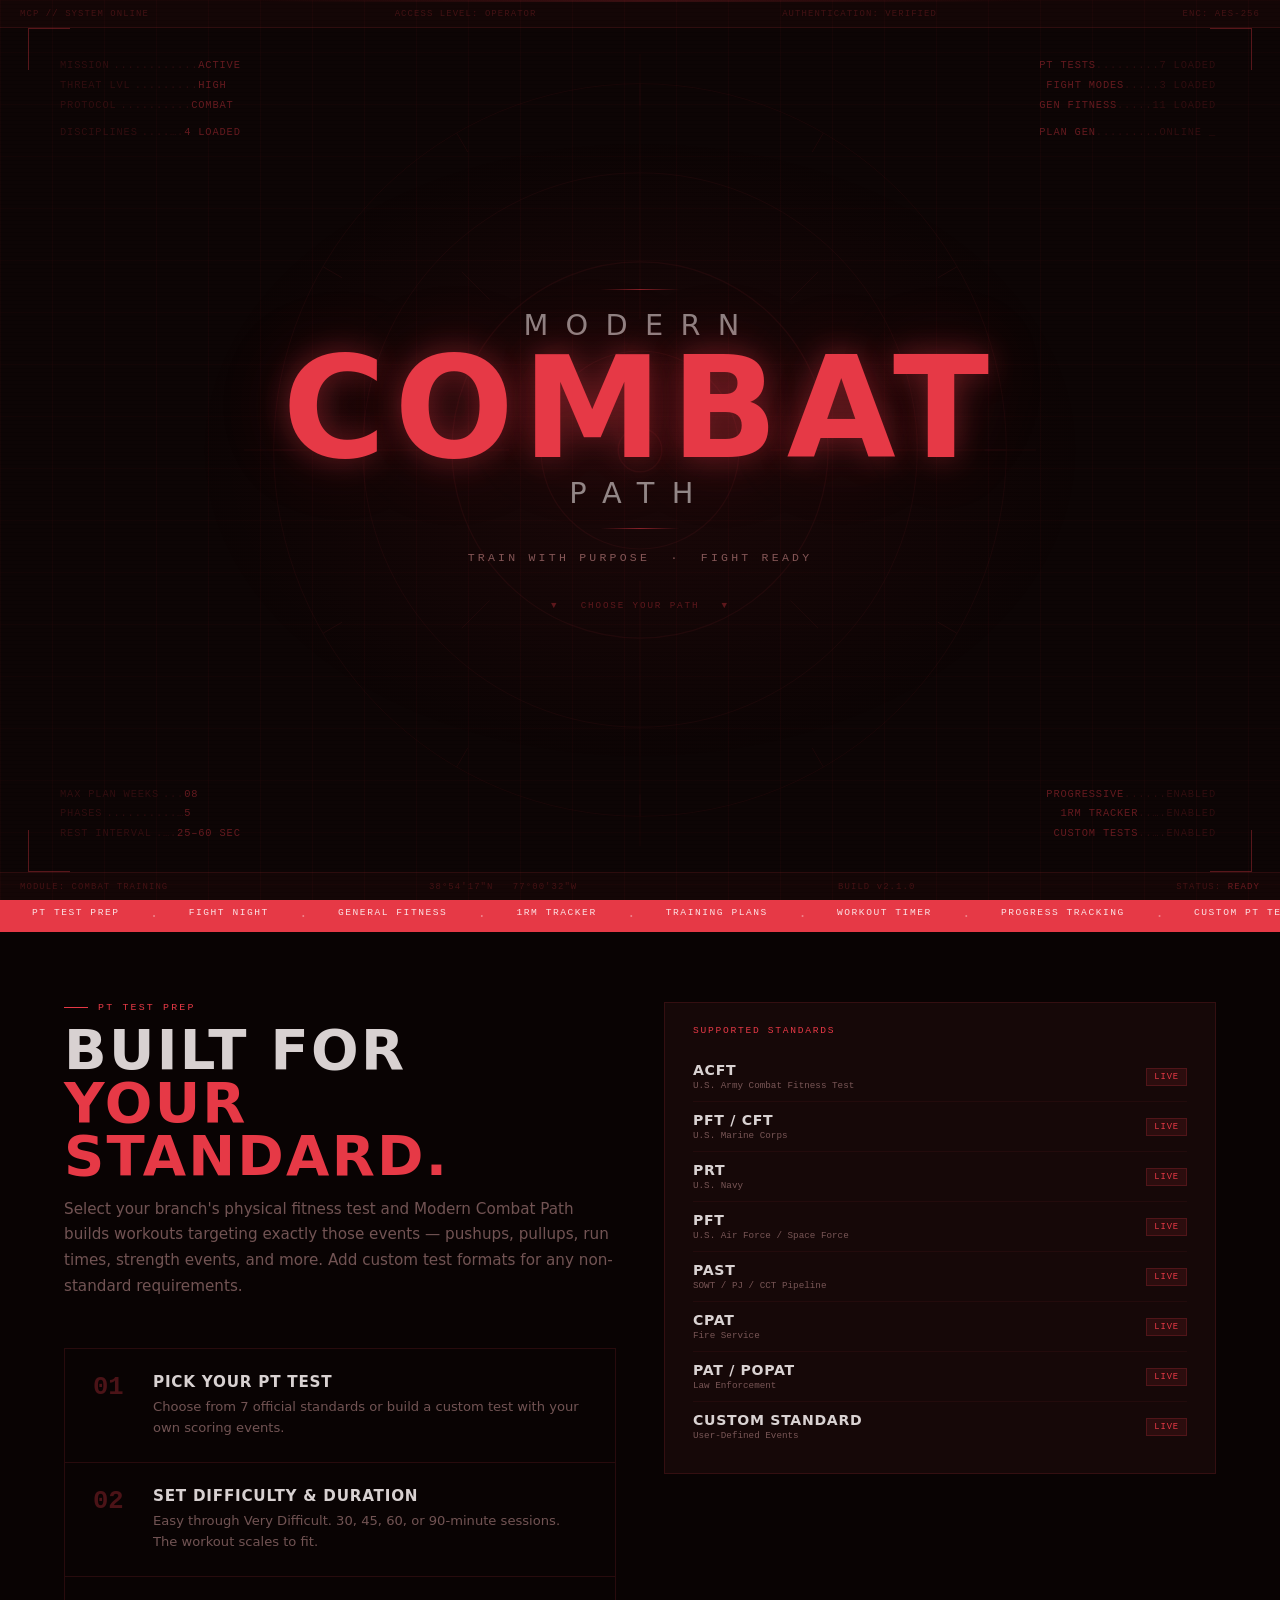
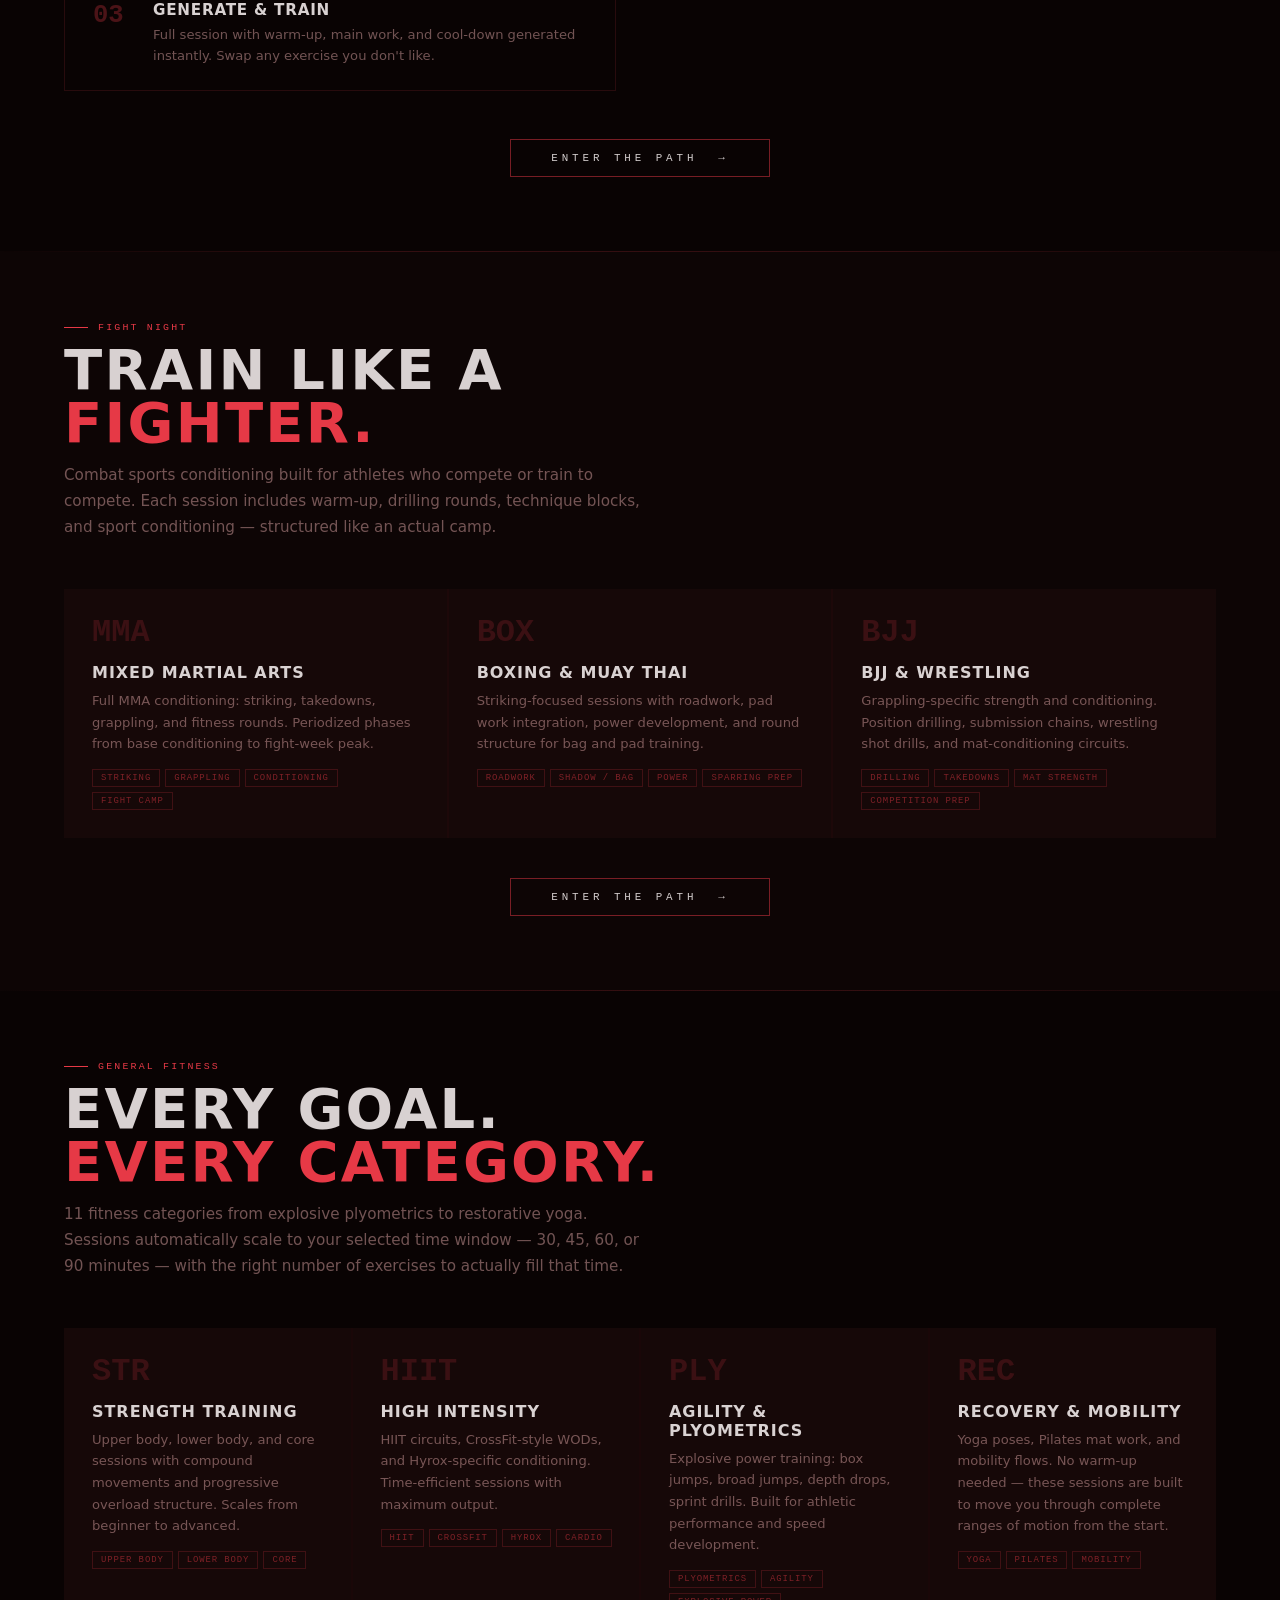
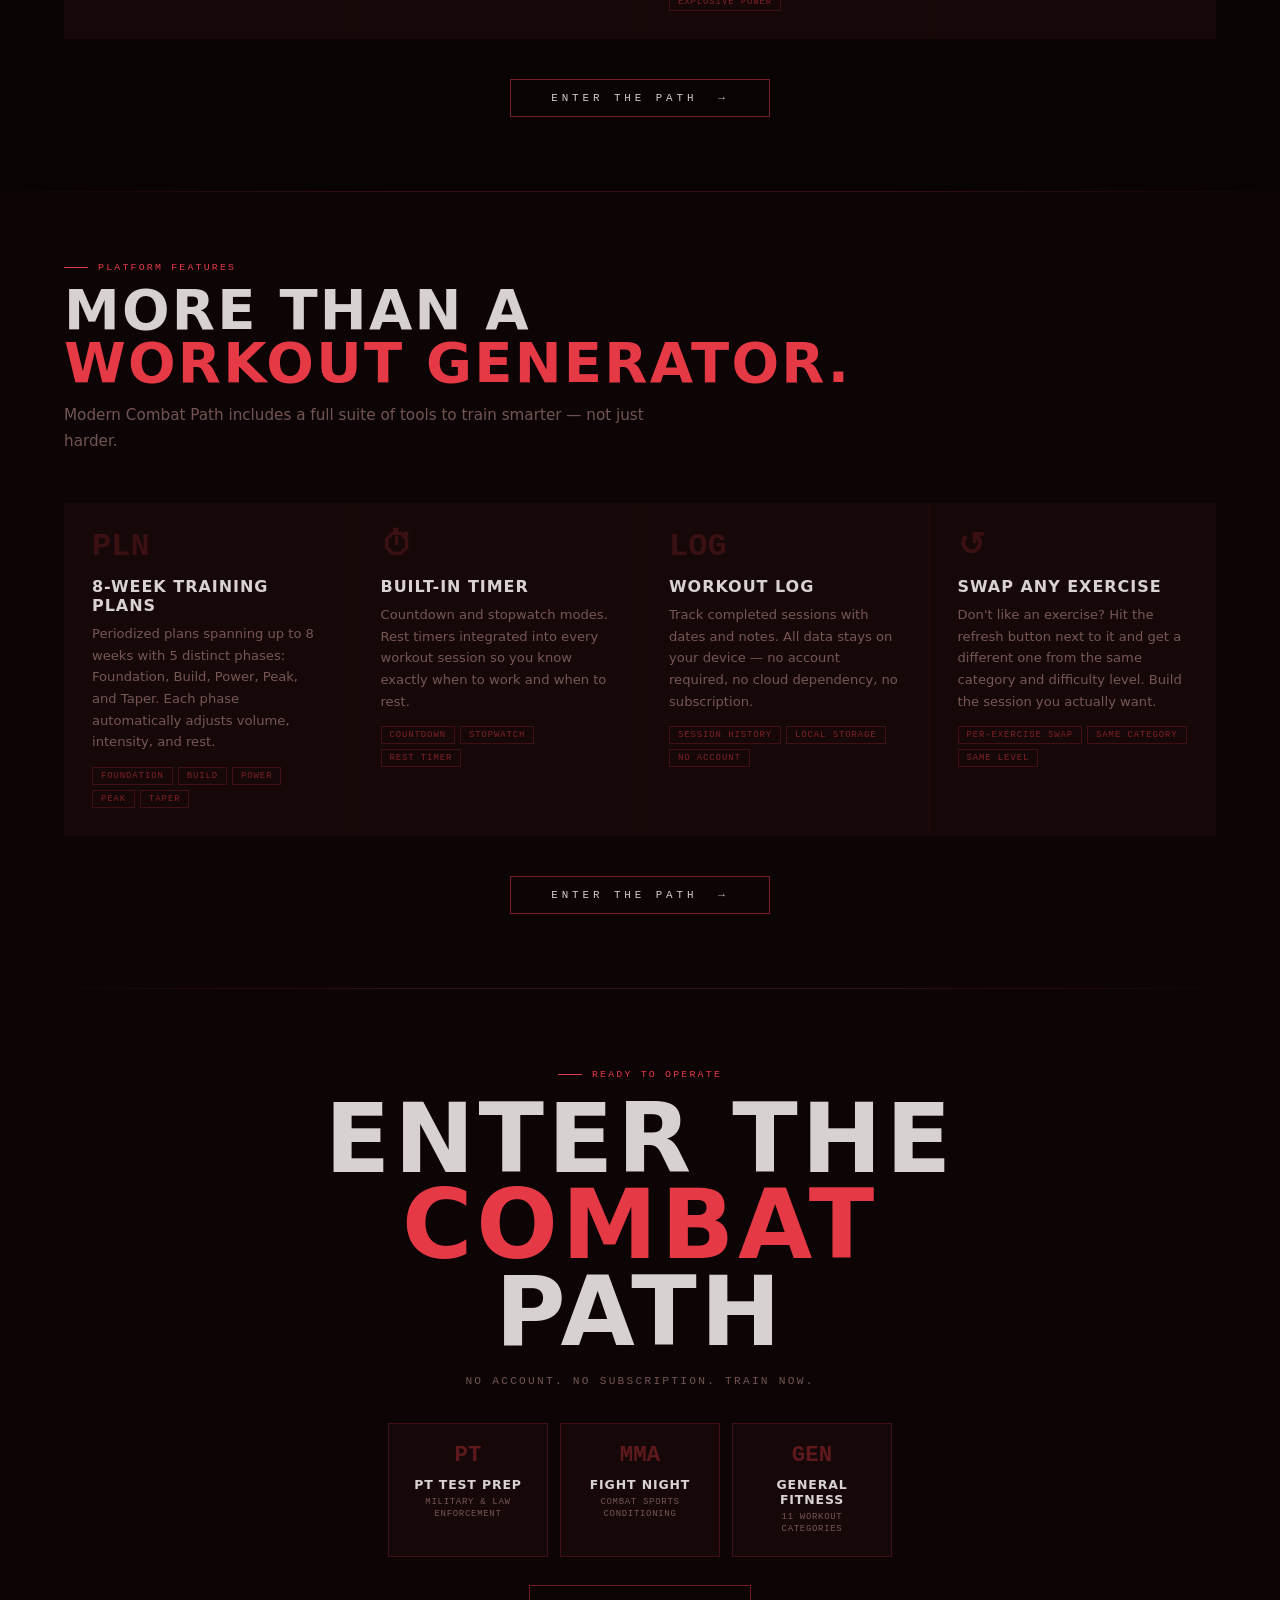
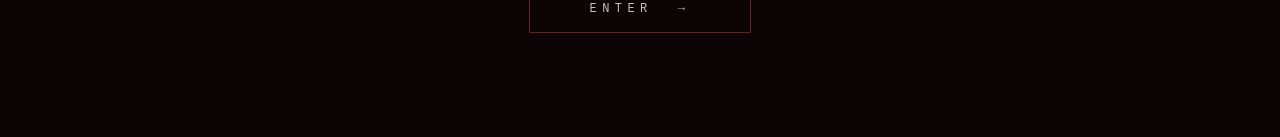
==== commit 967af5a9: "Add files via upload" ====
--- a/index.html
+++ b/index.html
@@ -459,6 +459,29 @@
     .ticker-sep { color: rgba(255,255,255,0.35); padding: 0; }
 
     .section-alt { background: rgba(0,0,0,0.3); }
+
+    /* ─── SECTION ENTER BUTTON ─── */
+    .path-btn {
+      display: inline-block; margin-top: 40px;
+      padding: 12px 40px;
+      border: 1px solid rgba(230,57,70,0.5);
+      color: rgba(245,238,238,0.85); text-decoration: none;
+      font-family: var(--mono);
+      font-size: 0.68rem; letter-spacing: 0.36em; text-transform: uppercase;
+      transition: all 0.25s ease; position: relative; overflow: hidden;
+    }
+    .path-btn::before {
+      content: ''; position: absolute; left:-100%; top:0;
+      width:100%; height:100%;
+      background: linear-gradient(90deg, transparent, rgba(230,57,70,0.1), transparent);
+      transition: left 0.35s ease;
+    }
+    .path-btn:hover {
+      border-color: rgba(230,57,70,0.9); color: #fff;
+      text-shadow: 0 0 10px rgba(230,57,70,0.45);
+      background: rgba(230,57,70,0.07);
+    }
+    .path-btn:hover::before { left: 100%; }
 
     /* ─── QUICK-ACCESS CARDS ─── */
     .quick-card {
@@ -600,7 +623,7 @@
     <span class="word-path">Path</span>
     <div class="rule"></div>
     <div class="catchphrase">Train with purpose &nbsp;·&nbsp; Fight ready</div>
-    <div class="scroll-hint">▼ &nbsp; Discover the platform &nbsp; ▼</div>
+    <div class="scroll-hint">▼ &nbsp; Choose your path &nbsp; ▼</div>
   </div>
 </div>
 
@@ -630,77 +653,6 @@
   </div>
 </div>
 
-<!-- ─── STATS + OVERVIEW ─── -->
-<section>
-  <div class="stats-row">
-    <div class="stat-block">
-      <div class="stat-val">7</div>
-      <div class="stat-label">PT Standards</div>
-    </div>
-    <div class="stat-block">
-      <div class="stat-val">3</div>
-      <div class="stat-label">Fight Disciplines</div>
-    </div>
-    <div class="stat-block">
-      <div class="stat-val">11</div>
-      <div class="stat-label">Fitness Categories</div>
-    </div>
-    <div class="stat-block">
-      <div class="stat-val">5</div>
-      <div class="stat-label">Training Phases</div>
-    </div>
-    <div class="stat-block">
-      <div class="stat-val">8wk</div>
-      <div class="stat-label">Max Plan Length</div>
-    </div>
-  </div>
-
-  <div class="eyebrow">The Platform</div>
-  <div class="section-title">Everything You<br>Need to <span class="red">Perform.</span></div>
-  <p class="section-sub">Modern Combat Path is a full-featured workout generator built for military, combat athletes, and serious fitness. Generate complete workouts instantly, track your baselines, and build periodized training plans — all in one place.</p>
-
-  <div class="cards-grid">
-    <div class="card">
-      <div class="card-icon">PT</div>
-      <div class="card-title">PT Test Prep</div>
-      <div class="card-desc">Structured workouts targeting the exact standards of your branch's physical fitness test. Choose your test, set the difficulty, generate a session.</div>
-      <div class="card-tags">
-        <span class="tag">ACFT</span><span class="tag">USMC PFT/CFT</span>
-        <span class="tag">Navy PRT</span><span class="tag">Air Force PFT</span>
-        <span class="tag">CPAT</span><span class="tag">LEO PAT</span><span class="tag">PAST</span>
-      </div>
-    </div>
-    <div class="card">
-      <div class="card-icon">MMA</div>
-      <div class="card-title">Fight Night</div>
-      <div class="card-desc">Combat sports conditioning for striking and grappling athletes. Full sessions with drilling rounds, technique work, and sport-specific conditioning built in.</div>
-      <div class="card-tags">
-        <span class="tag">MMA</span><span class="tag">Boxing / Muay Thai</span><span class="tag">BJJ / Wrestling</span>
-      </div>
-    </div>
-    <div class="card">
-      <div class="card-icon">GEN</div>
-      <div class="card-title">General Fitness</div>
-      <div class="card-desc">11 workout categories covering every goal — from explosive plyometrics and CrossFit to yoga, pilates, and recovery. Sessions scale to your selected time block.</div>
-      <div class="card-tags">
-        <span class="tag">Strength</span><span class="tag">HIIT</span><span class="tag">Cardio</span>
-        <span class="tag">CrossFit</span><span class="tag">Yoga</span><span class="tag">Pilates</span><span class="tag">Mobility</span>
-      </div>
-    </div>
-    <div class="card">
-      <div class="card-icon">1RM</div>
-      <div class="card-title">Baseline Tracker</div>
-      <div class="card-desc">Log your Deadlift, Bench Press, and 1-Mile Run. Use the Epley formula to calculate estimated maxes, and let the app prescribe your working weights automatically.</div>
-      <div class="card-tags">
-        <span class="tag">Deadlift</span><span class="tag">Bench Press</span>
-        <span class="tag">1-Mile Run</span><span class="tag">Epley Formula</span>
-      </div>
-    </div>
-  </div>
-</section>
-
-<div class="section-divider"></div>
-
 <!-- ─── PT STANDARDS ─── -->
 <section class="section-alt">
   <div class="two-col">
@@ -792,6 +744,9 @@
       </div>
     </div>
   </div>
+  <div style="text-align:center; margin-top:8px;">
+    <a href="app.html?s=pt" class="path-btn">Enter The Path &nbsp;→</a>
+  </div>
 </section>
 
 <div class="section-divider"></div>
@@ -831,6 +786,9 @@
       </div>
     </div>
   </div>
+  <div style="text-align:center;">
+    <a href="app.html?s=fight" class="path-btn">Enter The Path &nbsp;→</a>
+  </div>
 </section>
 
 <div class="section-divider"></div>
@@ -866,6 +824,9 @@
       <div class="card-desc">Yoga poses, Pilates mat work, and mobility flows. No warm-up needed — these sessions are built to move you through complete ranges of motion from the start.</div>
       <div class="card-tags"><span class="tag">Yoga</span><span class="tag">Pilates</span><span class="tag">Mobility</span></div>
     </div>
+  </div>
+  <div style="text-align:center;">
+    <a href="app.html?s=general" class="path-btn">Enter The Path &nbsp;→</a>
   </div>
 </section>
 
@@ -905,6 +866,9 @@
       <div class="card-desc">Don't like an exercise? Hit the refresh button next to it and get a different one from the same category and difficulty level. Build the session you actually want.</div>
       <div class="card-tags"><span class="tag">Per-Exercise Swap</span><span class="tag">Same Category</span><span class="tag">Same Level</span></div>
     </div>
+  </div>
+  <div style="text-align:center;">
+    <a href="app.html" class="path-btn">Enter The Path &nbsp;→</a>
   </div>
 </section>
 
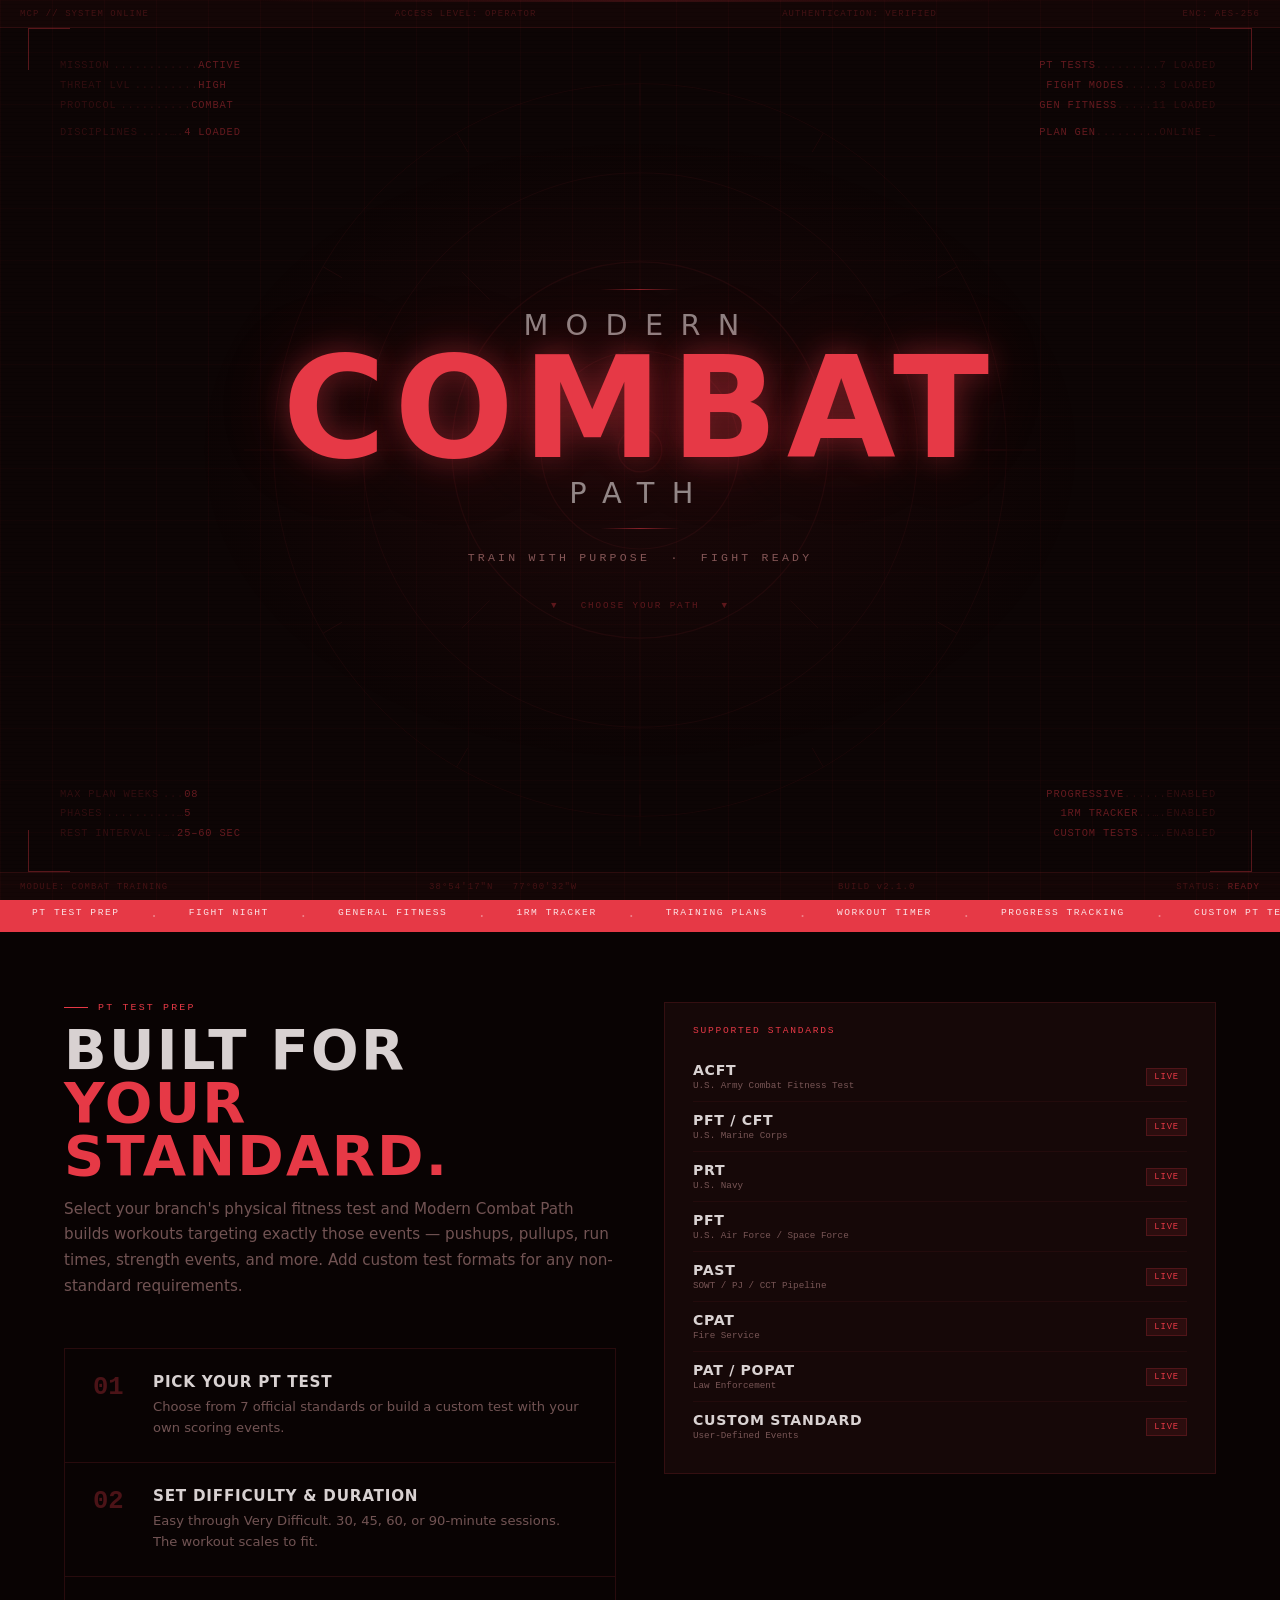
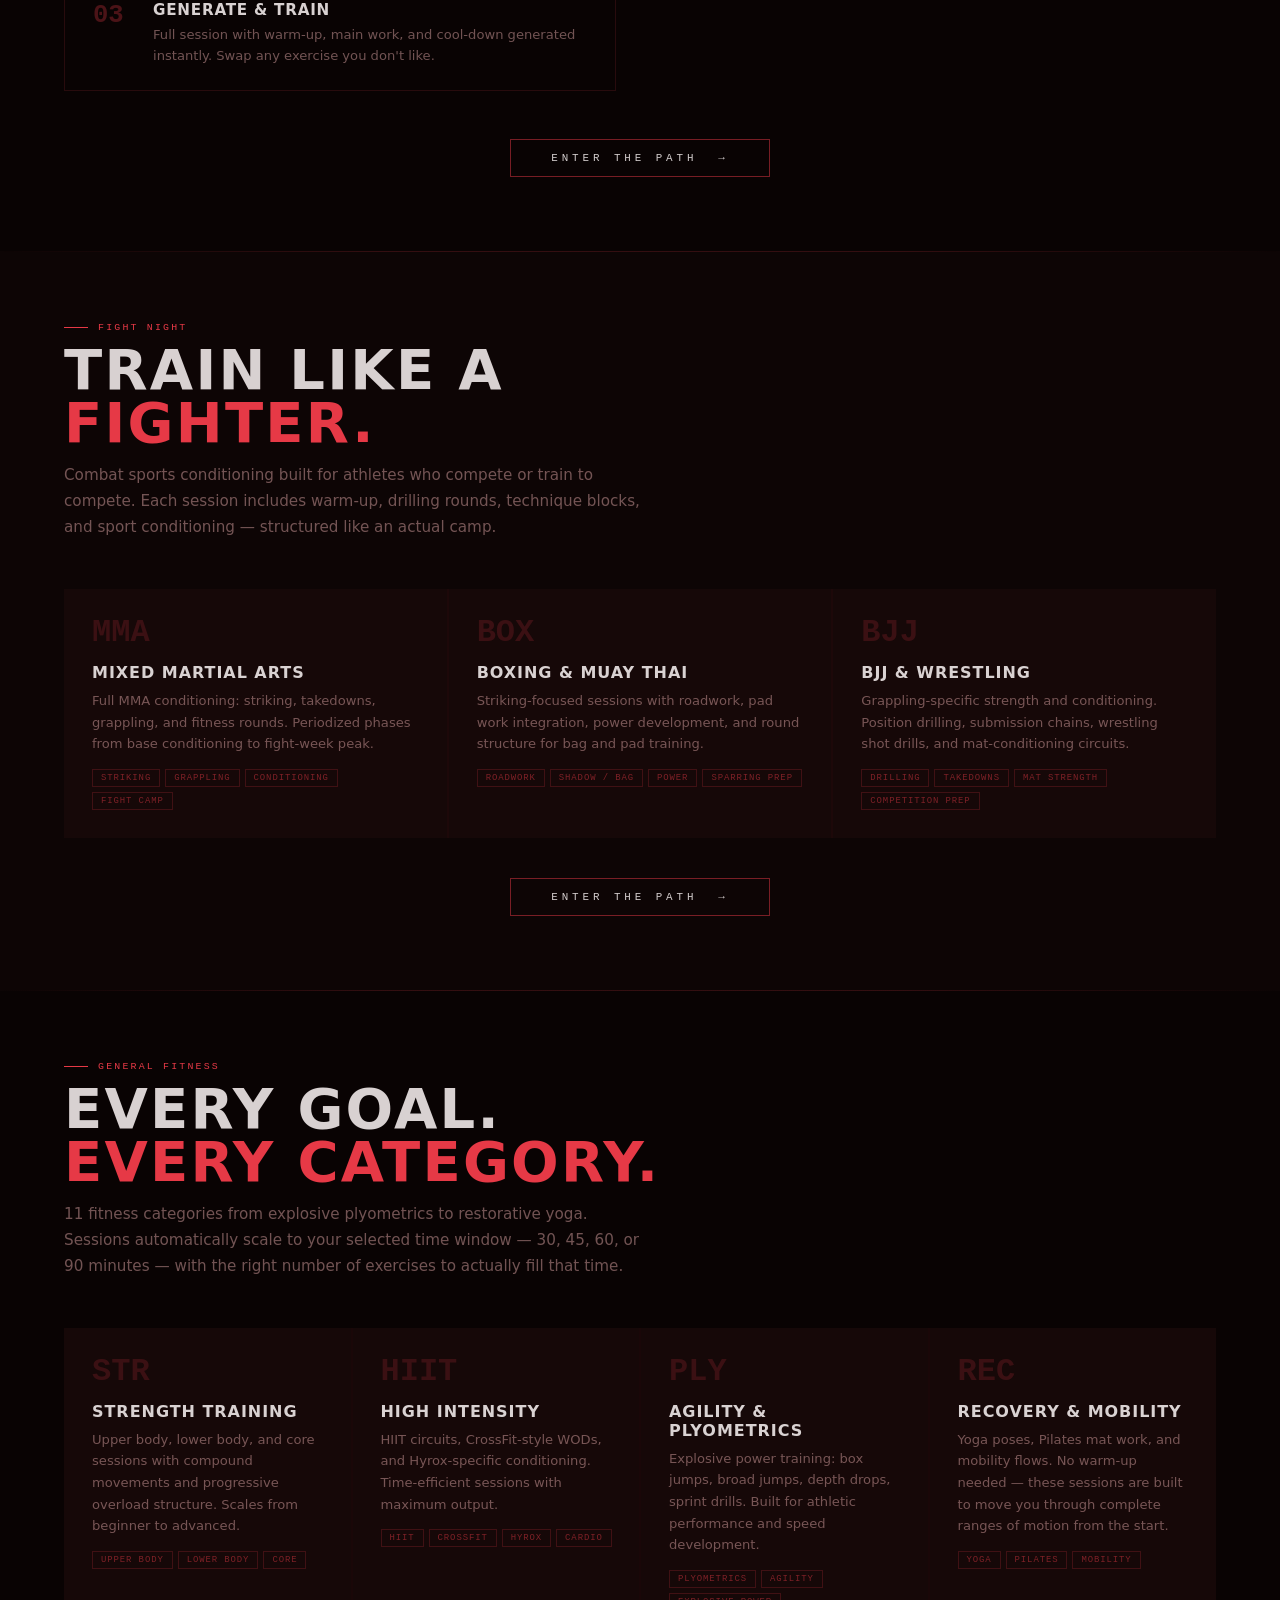
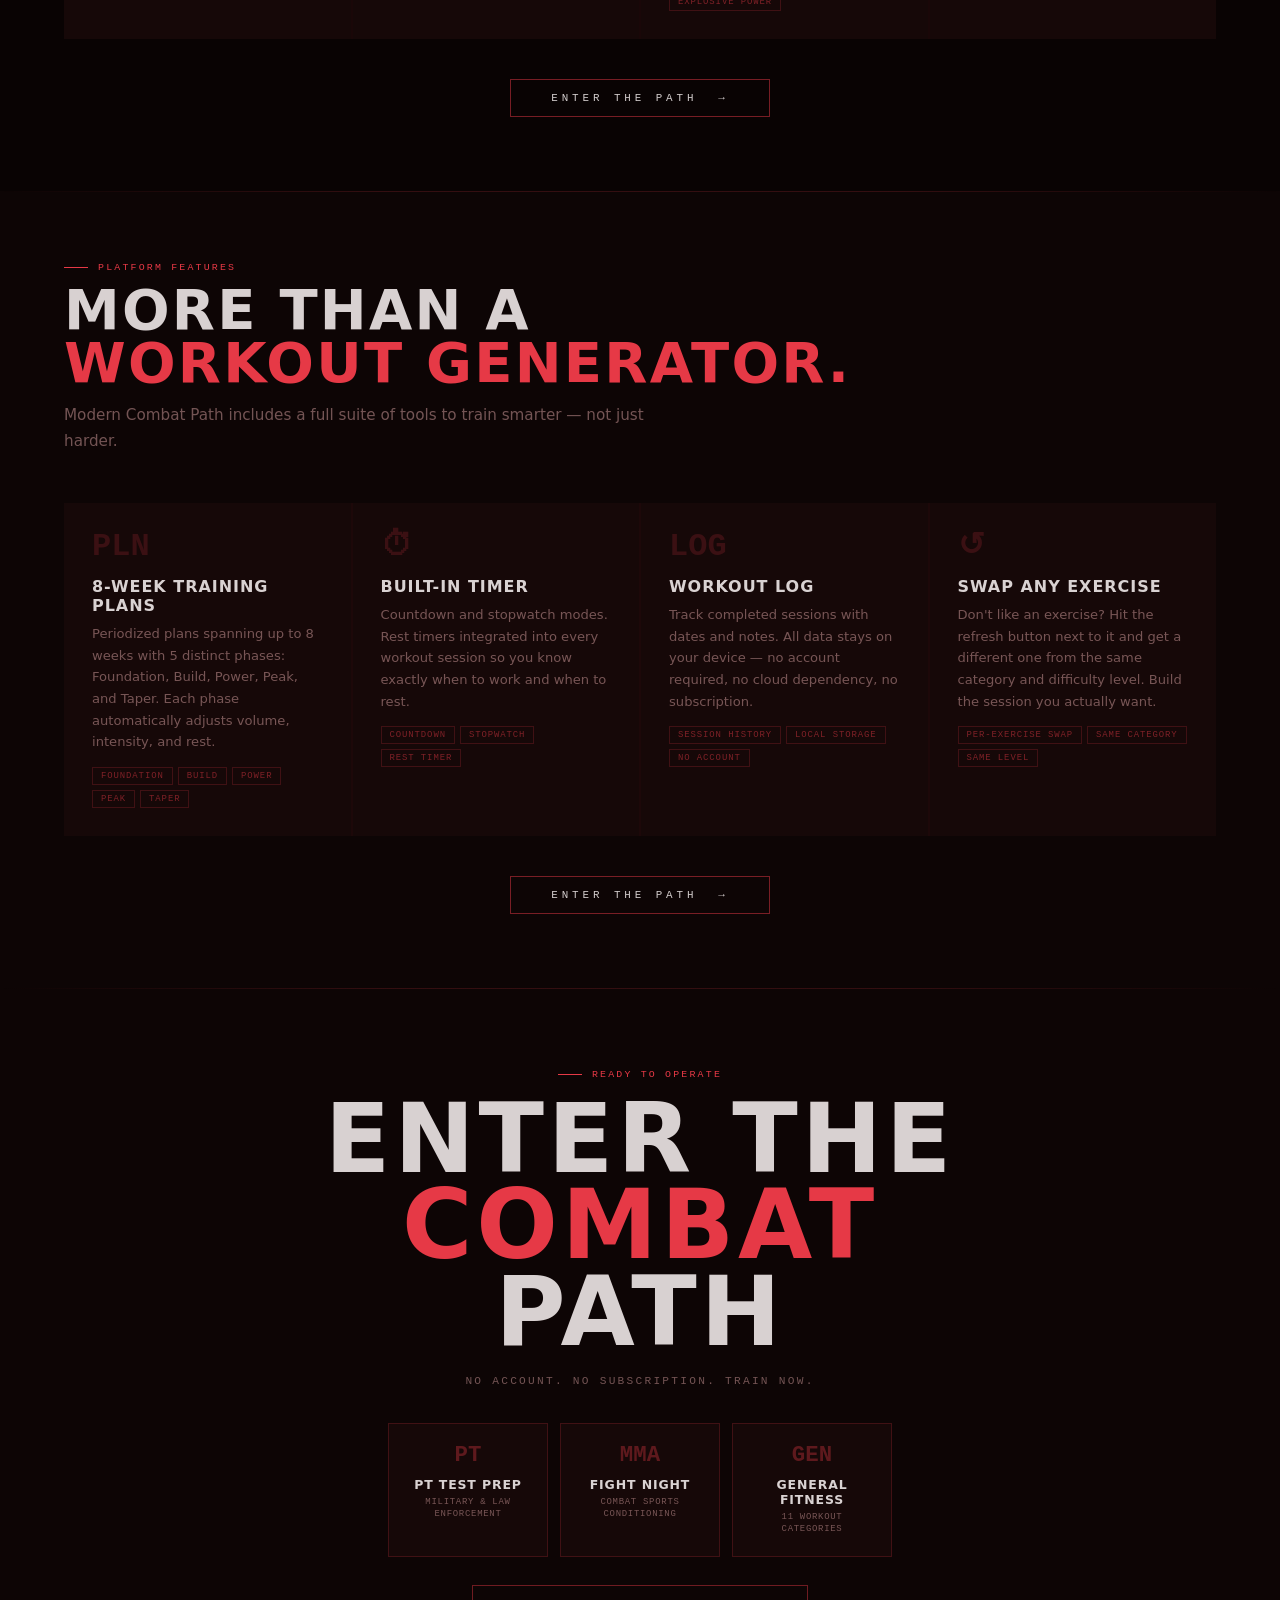
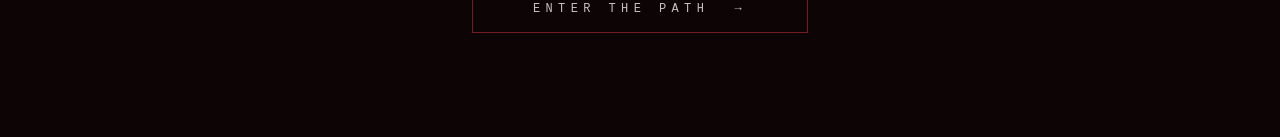
==== commit dd12ca93: "Add files via upload" ====
--- a/index.html
+++ b/index.html
@@ -745,7 +745,7 @@
     </div>
   </div>
   <div style="text-align:center; margin-top:8px;">
-    <a href="app.html?s=pt" class="path-btn">Enter The Path &nbsp;→</a>
+    <a href="app.html" class="path-btn">Enter The Path &nbsp;→</a>
   </div>
 </section>
 
@@ -787,7 +787,7 @@
     </div>
   </div>
   <div style="text-align:center;">
-    <a href="app.html?s=fight" class="path-btn">Enter The Path &nbsp;→</a>
+    <a href="app.html" class="path-btn">Enter The Path &nbsp;→</a>
   </div>
 </section>
 
@@ -826,7 +826,7 @@
     </div>
   </div>
   <div style="text-align:center;">
-    <a href="app.html?s=general" class="path-btn">Enter The Path &nbsp;→</a>
+    <a href="app.html" class="path-btn">Enter The Path &nbsp;→</a>
   </div>
 </section>
 
@@ -887,24 +887,24 @@
 
     <!-- Quick-access category cards -->
     <div style="display:flex; flex-wrap:wrap; justify-content:center; gap:12px; margin-top:36px; margin-bottom:8px;">
-      <a href="app.html?s=pt" class="quick-card">
+      <a href="app.html" class="quick-card">
         <div class="qc-icon">PT</div>
         <div class="qc-title">PT Test Prep</div>
         <div class="qc-sub">Military &amp; Law Enforcement</div>
       </a>
-      <a href="app.html?s=fight" class="quick-card">
+      <a href="app.html" class="quick-card">
         <div class="qc-icon">MMA</div>
         <div class="qc-title">Fight Night</div>
         <div class="qc-sub">Combat Sports Conditioning</div>
       </a>
-      <a href="app.html?s=general" class="quick-card">
+      <a href="app.html" class="quick-card">
         <div class="qc-icon">GEN</div>
         <div class="qc-title">General Fitness</div>
         <div class="qc-sub">11 Workout Categories</div>
       </a>
     </div>
 
-    <a href="app.html" class="enter-btn" style="margin-top:20px;">Enter &nbsp;→</a>
+    <a href="app.html" class="enter-btn" style="margin-top:20px;">Enter the Path &nbsp;→</a>
   </div>
 </div>
 
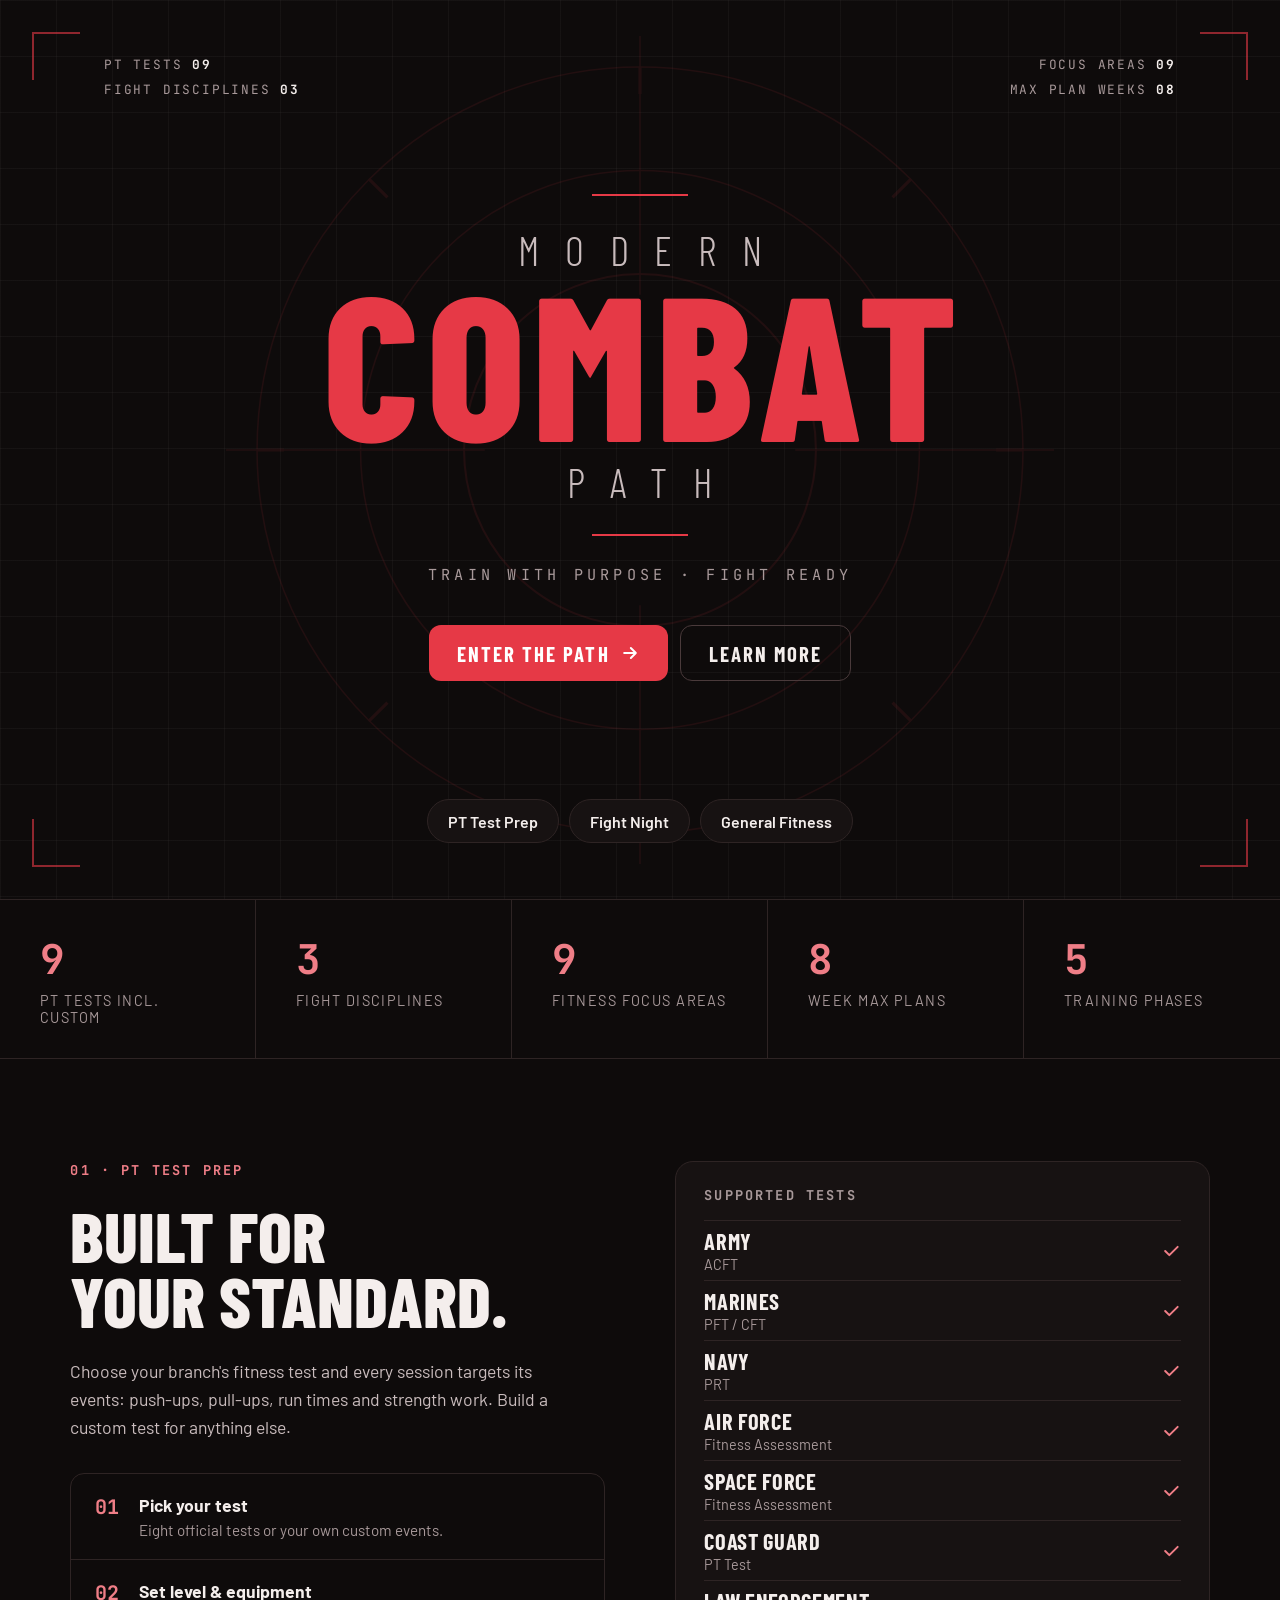
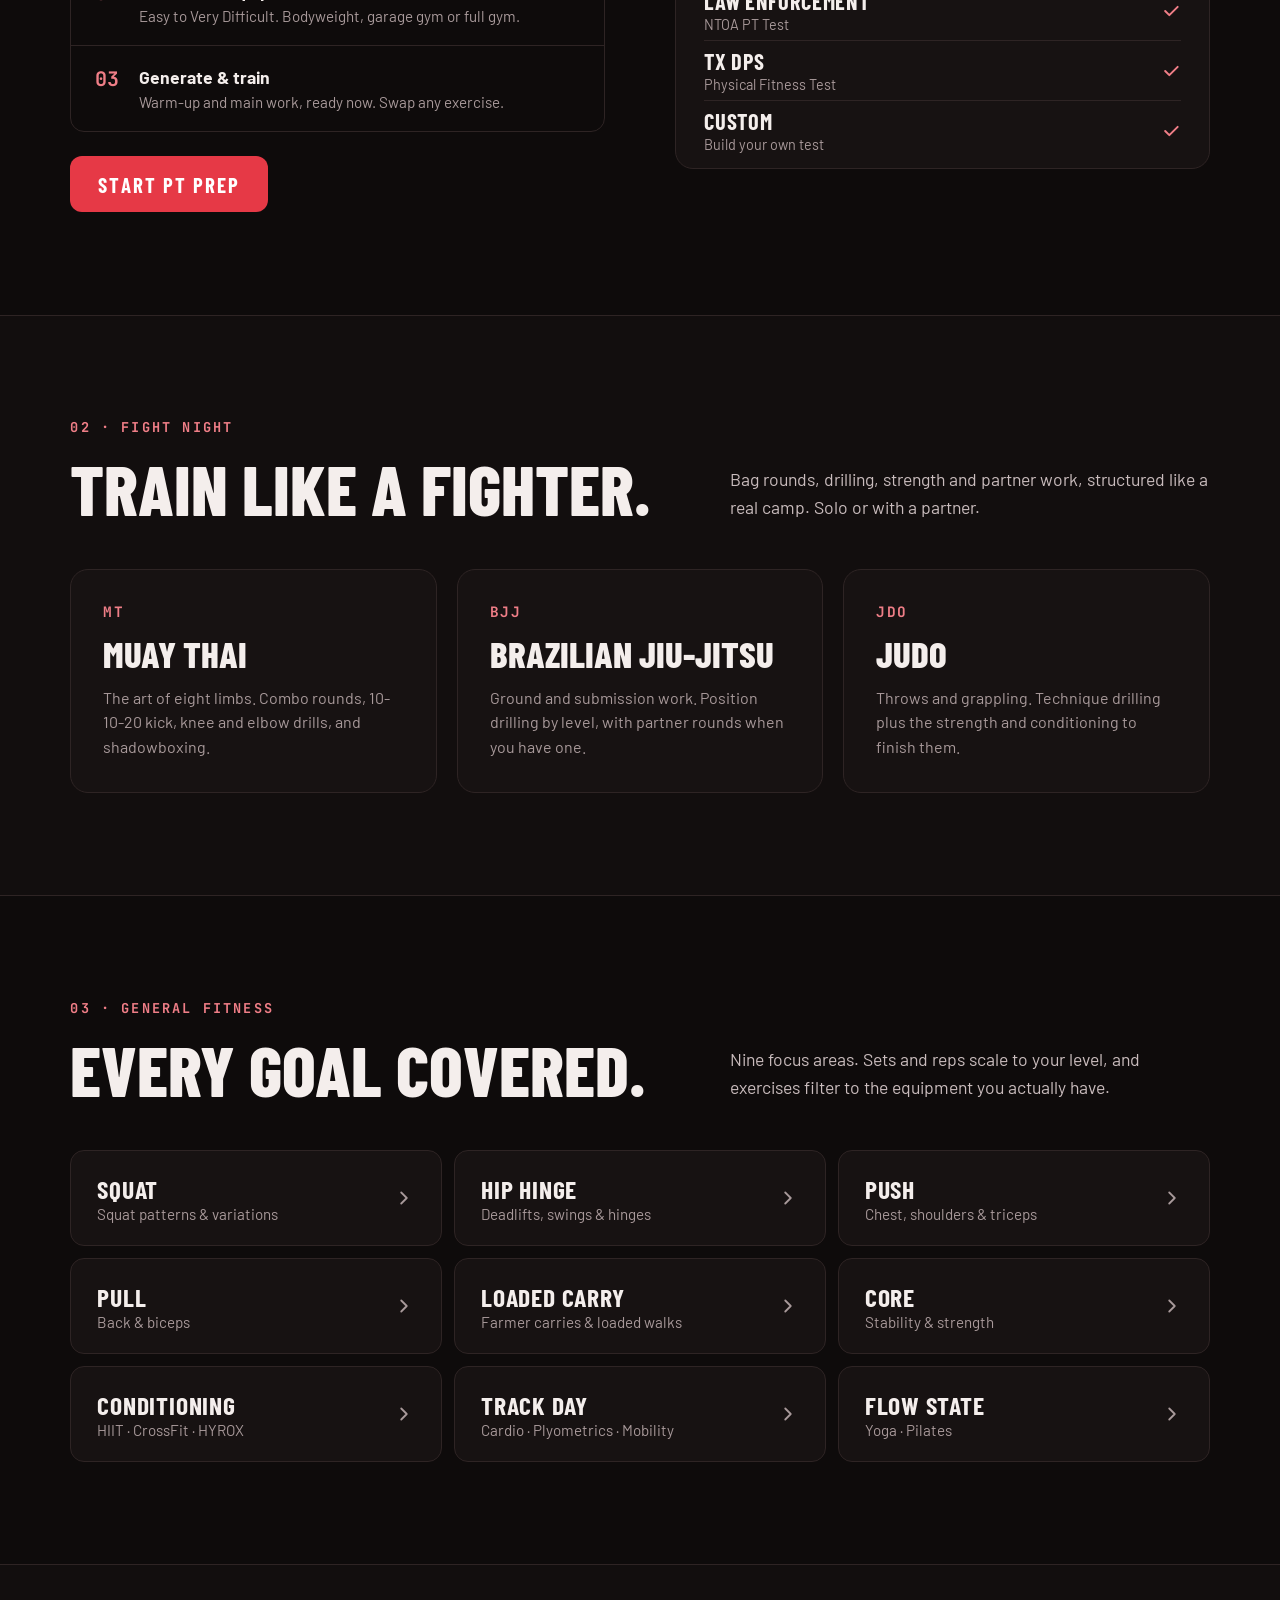
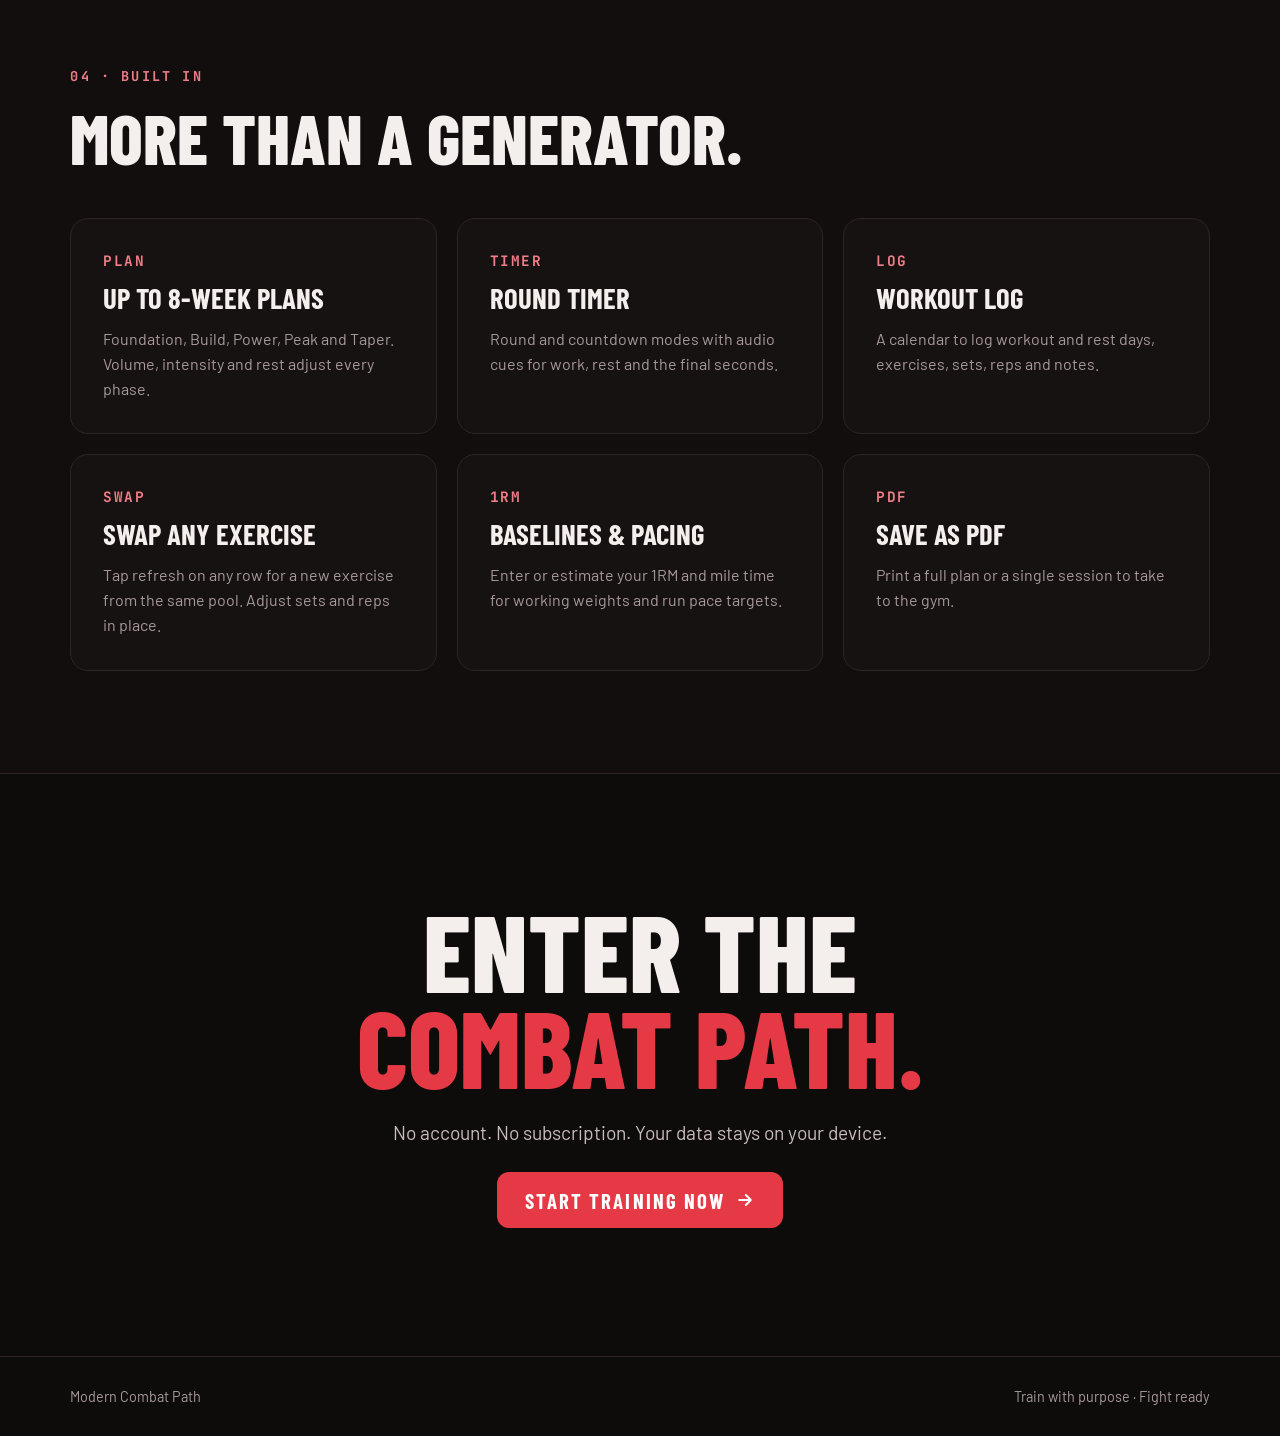
==== commit 1afe85aa: "Add files via upload" ====
--- a/index.html
+++ b/index.html
@@ -2,919 +2,403 @@
 <html lang="en">
 <head>
   <meta charset="UTF-8"/>
-  <meta name="viewport" content="width=device-width, initial-scale=1.0"/>
+  <meta name="viewport" content="width=device-width, initial-scale=1.0, viewport-fit=cover"/>
+  <meta name="theme-color" content="#0E0B0B"/>
   <title>Modern Combat Path — Train with Purpose</title>
+  <meta name="description" content="Free workout generator for PT test prep, fight training and general fitness. Single sessions or up-to-8-week plans. No account, no subscription."/>
+  <link rel="preconnect" href="https://fonts.googleapis.com"/>
+  <link rel="preconnect" href="https://fonts.gstatic.com" crossorigin/>
+  <link rel="stylesheet" href="https://fonts.googleapis.com/css2?family=Barlow+Condensed:wght@300;600;700;800&family=Barlow:wght@400;500;600;700&family=JetBrains+Mono:wght@500;700&display=swap"/>
   <style>
     *, *::before, *::after { box-sizing: border-box; margin: 0; padding: 0; }
 
     :root {
-      --red: #e63946;
-      --red-dim: rgba(230,57,70,0.12);
-      --black: #0d0505;
-      --surface: #160808;
-      --steel: #1e0c0c;
-      --border: rgba(230,57,70,0.14);
-      --muted: rgba(200,150,150,0.55);
-      --text: rgba(245,238,238,0.88);
-      --mono: 'Courier New', 'Lucida Console', monospace;
+      --bg: #0E0B0B;
+      --surface: #171212;
+      --surface2: #221A1A;
+      --band: #120E0E;
+      --border: #2E2424;
+      --border2: #4A3A3B;
+      --accent: #E63946;
+      --accent-text: #EF7E87;
+      --on-accent: #FFFFFF;
+      --text: #F4EEEC;
+      --muted: #A8999A;
+      --muted2: #C9BCBD;
+      --display: 'Barlow Condensed', 'Arial Narrow', sans-serif;
+      --body: 'Barlow', 'Segoe UI', system-ui, sans-serif;
+      --mono: 'JetBrains Mono', 'Courier New', monospace;
+      --pad: clamp(20px, 5.5vw, 80px);
     }
 
     html { scroll-behavior: smooth; }
-
-    body {
-      background: var(--black);
-      color: var(--text);
-      font-family: 'Segoe UI', system-ui, sans-serif;
-      overflow-x: hidden;
-    }
-
-    /* ─── BLUEPRINT BACKGROUND ─── */
-    .bp-bg {
-      position: fixed; inset: 0; pointer-events: none; z-index: 0;
+    body { background: var(--bg); color: var(--text); font-family: var(--body); overflow-x: hidden; }
+    a { color: inherit; text-decoration: none; }
+    :focus-visible { outline: 2px solid var(--accent-text); outline-offset: 3px; }
+
+    .grid-bg {
       background-image:
-        linear-gradient(rgba(230,57,70,0.04) 1px, transparent 1px),
-        linear-gradient(90deg, rgba(230,57,70,0.04) 1px, transparent 1px);
-      background-size: 52px 52px;
-    }
-    .bp-scanlines {
-      position: fixed; inset: 0; pointer-events: none; z-index: 0;
-      background-image: repeating-linear-gradient(
-        0deg, transparent, transparent 3px,
-        rgba(0,0,0,0.14) 3px, rgba(0,0,0,0.14) 4px
-      );
-    }
-    .bp-sweep {
-      position: fixed; left: 0; right: 0; height: 2px;
-      pointer-events: none; z-index: 0;
-      background: linear-gradient(to right,
-        transparent 0%, rgba(230,57,70,0.0) 20%,
-        rgba(230,57,70,0.18) 50%,
-        rgba(230,57,70,0.0) 80%, transparent 100%);
-      animation: sweepDown 8s linear infinite;
-    }
-    @keyframes sweepDown {
-      from { top: -4px; }
-      to   { top: 105%; }
-    }
-
-    /* ─── HERO SECTION (full viewport) ─── */
-    .hero {
-      position: relative;
-      min-height: 100vh;
-      display: flex;
-      align-items: center;
-      justify-content: center;
-      overflow: hidden;
-    }
-
-    /* corner brackets */
-    .corner {
-      position: absolute; width: 42px; height: 42px;
-      border-color: rgba(230,57,70,0.35); border-style: solid;
-      z-index: 2; pointer-events: none;
-    }
-    .corner-tl { top:28px; left:28px;   border-width:1px 0 0 1px; }
-    .corner-tr { top:28px; right:28px;  border-width:1px 1px 0 0; }
-    .corner-bl { bottom:28px; left:28px;  border-width:0 0 1px 1px; }
-    .corner-br { bottom:28px; right:28px; border-width:0 1px 1px 0; }
-
-    /* status bars */
-    .status-bar {
-      position: absolute; left:0; right:0; height:28px;
-      border-bottom: 1px solid rgba(230,57,70,0.12);
-      background: rgba(230,57,70,0.03);
-      display: flex; align-items: center; justify-content: space-between;
-      padding: 0 20px;
-      font-family: var(--mono);
-      font-size: 0.56rem; letter-spacing: 0.12em;
-      color: rgba(230,57,70,0.22); pointer-events: none; z-index: 2;
-    }
-    .status-bar-top { top: 0; }
-    .status-bar-bot { bottom:0; border-top:1px solid rgba(230,57,70,0.12); border-bottom:none; }
-
-    /* HUD blocks */
-    .hud {
-      position: absolute; inset: 0; pointer-events: none; z-index: 2;
-      font-family: var(--mono);
-      font-size: clamp(0.48rem, 0.9vw, 0.65rem);
-      color: rgba(230,57,70,0.25);
-      letter-spacing: 0.08em; line-height: 1.9; text-transform: uppercase;
-    }
-    .hud-block { position: absolute; }
-    .hud-tl { top:56px; left:60px; }
-    .hud-tr { top:56px; right:60px; text-align:right; }
-    .hud-bl { bottom:56px; left:60px; }
-    .hud-br { bottom:56px; right:60px; text-align:right; }
-    .hud-val   { color: rgba(230,57,70,0.40); }
-    .hud-label { color: rgba(230,57,70,0.16); margin-right:4px; }
-    .hud-dot   { color: rgba(230,57,70,0.14); }
-    .blink { animation: blink 1.4s step-end infinite; }
-    @keyframes blink { 0%,100%{opacity:1} 50%{opacity:0} }
-
-    /* targeting reticle */
-    .reticle {
-      position: absolute; top:50%; left:50%;
-      transform: translate(-50%,-50%);
-      width: min(88vw, 88vh); height: min(88vw, 88vh);
-      opacity: 0.065; pointer-events: none; z-index: 1;
-      animation: reticleRotate 60s linear infinite;
-    }
-    @keyframes reticleRotate {
-      from { transform: translate(-50%,-50%) rotate(0deg); }
-      to   { transform: translate(-50%,-50%) rotate(360deg); }
-    }
-
-    /* glow */
-    .bg-glow {
-      position: absolute; inset:0; pointer-events:none; z-index:1;
-      background: radial-gradient(ellipse 50% 50% at 50% 50%,
-        rgba(230,57,70,0.07) 0%, transparent 70%);
-    }
-
-    /* hero content */
-    .hero-content {
-      position: relative; z-index: 10;
-      text-align: center; padding: 20px;
-      animation: contentRise 1.4s ease 0.2s both;
-    }
-    @keyframes contentRise {
-      from { opacity:0; transform:translateY(18px); }
-      to   { opacity:1; transform:translateY(0); }
-    }
-
-    .rule {
-      width: 80px; height: 1px; margin: 0 auto;
-      background: linear-gradient(to right, transparent, rgba(230,57,70,0.55), transparent);
-    }
-
-    .word-modern {
-      display: block; margin: 18px 0 5px;
-      font-size: clamp(0.9rem, 3vw, 1.8rem);
-      font-weight: 300; letter-spacing: 0.6em;
-      color: rgba(245,238,238,0.55); text-transform: uppercase;
-    }
-    .word-combat {
-      display: block;
-      font-size: clamp(3.5rem, 11vw, 9rem);
-      font-weight: 900; letter-spacing: 0.06em;
-      color: var(--red); text-transform: uppercase; line-height: 0.88;
-      text-shadow:
-        0 0 30px rgba(230,57,70,0.40),
-        0 0 70px rgba(230,57,70,0.18),
-        0 0 120px rgba(230,57,70,0.08);
-    }
-    .word-path {
-      display: block; margin: 5px 0 18px;
-      font-size: clamp(0.9rem, 3vw, 1.8rem);
-      font-weight: 300; letter-spacing: 0.6em;
-      color: rgba(245,238,238,0.55); text-transform: uppercase;
-    }
-
-    .catchphrase {
-      font-family: var(--mono);
-      font-size: clamp(0.52rem, 1.2vw, 0.72rem);
-      color: rgba(180,120,120,0.70);
-      letter-spacing: 0.28em; text-transform: uppercase;
-      margin: 22px 0 36px;
-    }
-
-    .scroll-hint {
-      font-family: var(--mono);
-      font-size: 0.58rem; letter-spacing: 0.2em;
-      color: rgba(230,57,70,0.35); text-transform: uppercase;
-      margin-top: 24px;
-      animation: bounce 2.5s ease-in-out infinite;
-    }
-    @keyframes bounce {
-      0%,100% { transform: translateY(0); }
-      50% { transform: translateY(6px); }
-    }
-
-    /* ─── SHARED SECTION STYLES ─── */
-    section {
-      position: relative; z-index: 5;
-      padding: 70px 5vw;
-    }
-
-    .section-divider {
-      width: 100%; height: 1px; position: relative; z-index: 5;
-      background: linear-gradient(to right,
-        transparent, rgba(230,57,70,0.18) 30%,
-        rgba(230,57,70,0.18) 70%, transparent);
+        linear-gradient(rgba(244,238,236,0.035) 1px, transparent 1px),
+        linear-gradient(90deg, rgba(244,238,236,0.035) 1px, transparent 1px);
+      background-size: 56px 56px;
     }
 
     .eyebrow {
-      font-family: var(--mono);
-      font-size: 0.62rem; letter-spacing: 0.22em;
-      text-transform: uppercase; color: var(--red);
-      margin-bottom: 10px;
-      display: flex; align-items: center; gap: 10px;
-    }
-    .eyebrow::before {
-      content: ''; display: block;
-      width: 24px; height: 1px; background: var(--red);
-    }
-
-    .section-title {
-      font-size: clamp(2rem, 5vw, 3.5rem);
-      font-weight: 900; line-height: 0.95;
-      text-transform: uppercase; letter-spacing: 0.04em;
-      margin-bottom: 14px;
-    }
-    .section-title .red { color: var(--red); }
-
-    .section-sub {
-      font-size: 0.95rem; color: var(--muted);
-      line-height: 1.7; max-width: 580px;
-      margin-bottom: 48px;
-    }
-
-    /* ─── FEATURE CARDS GRID ─── */
-    .cards-grid {
-      display: grid;
-      grid-template-columns: repeat(auto-fit, minmax(260px, 1fr));
-      gap: 2px;
-      background: rgba(230,57,70,0.08);
-    }
-
-    .card {
-      background: var(--surface);
-      padding: 28px 26px;
-      position: relative;
-      transition: background 0.25s;
-      border-left: 2px solid transparent;
-    }
-    .card:hover {
-      background: var(--steel);
-      border-left-color: var(--red);
-    }
-
-    .card-icon {
-      font-family: var(--mono);
-      font-weight: 900;
-      font-size: 2rem;
-      color: rgba(230,57,70,0.18);
-      line-height: 1;
-      margin-bottom: 14px;
-      transition: color 0.25s;
-    }
-    .card:hover .card-icon { color: rgba(230,57,70,0.45); }
-
-    .card-title {
-      font-size: 1rem; font-weight: 700;
-      text-transform: uppercase; letter-spacing: 0.06em;
-      margin-bottom: 8px; color: var(--text);
-    }
-
-    .card-desc {
-      font-size: 0.82rem; color: var(--muted);
-      line-height: 1.65;
-    }
-
-    .card-tags {
-      margin-top: 14px;
-      display: flex; flex-wrap: wrap; gap: 5px;
-    }
-    .tag {
-      font-family: var(--mono);
-      font-size: 0.56rem; letter-spacing: 0.1em; text-transform: uppercase;
-      padding: 3px 8px;
-      border: 1px solid rgba(230,57,70,0.2);
-      color: rgba(230,57,70,0.5);
-    }
-
-    /* ─── STATS ROW ─── */
-    .stats-row {
-      display: flex; flex-wrap: wrap; gap: 0;
-      background: rgba(230,57,70,0.06);
-      border: 1px solid var(--border);
-      margin-bottom: 48px;
-    }
-    .stat-block {
-      flex: 1; min-width: 120px;
-      padding: 22px 24px;
-      border-right: 1px solid var(--border);
-    }
-    .stat-block:last-child { border-right: none; }
-    .stat-val {
-      font-family: var(--mono);
-      font-size: clamp(1.6rem, 4vw, 2.4rem);
-      font-weight: 900; color: var(--red); line-height: 1;
-    }
-    .stat-label {
-      font-family: var(--mono);
-      font-size: 0.58rem; letter-spacing: 0.14em; text-transform: uppercase;
-      color: var(--muted); margin-top: 5px;
-    }
-
-    /* ─── HOW IT WORKS STEPS ─── */
-    .steps {
-      display: grid; gap: 0;
-      border: 1px solid var(--border);
-    }
-    .step {
-      display: grid; grid-template-columns: 60px 1fr;
-      gap: 0; padding: 24px 28px;
-      border-bottom: 1px solid var(--border);
-      align-items: start;
-    }
-    .step:last-child { border-bottom: none; }
-    .step-num {
-      font-family: var(--mono); font-size: 1.6rem;
-      font-weight: 900; color: rgba(230,57,70,0.3);
-      line-height: 1; padding-top: 2px;
-    }
-    .step-title {
-      font-size: 0.95rem; font-weight: 700;
-      text-transform: uppercase; letter-spacing: 0.05em;
-      margin-bottom: 5px;
-    }
-    .step-desc { font-size: 0.82rem; color: var(--muted); line-height: 1.6; }
-
-    /* ─── PT STANDARDS BLOCK ─── */
-    .standards-block {
-      background: var(--surface);
-      border: 1px solid var(--border);
-      padding: 22px 28px;
-    }
-    .standards-header {
-      font-family: var(--mono); font-size: 0.6rem;
-      letter-spacing: 0.18em; text-transform: uppercase;
-      color: var(--red); margin-bottom: 16px;
-    }
-    .standard-row {
-      display: flex; align-items: center;
-      justify-content: space-between;
-      padding: 10px 0;
-      border-bottom: 1px solid rgba(230,57,70,0.06);
-    }
-    .standard-row:last-child { border-bottom: none; }
-    .standard-name {
-      font-size: 0.88rem; font-weight: 700;
-      text-transform: uppercase; letter-spacing: 0.05em;
-    }
-    .standard-branch {
-      font-family: var(--mono); font-size: 0.58rem;
-      color: var(--muted); margin-top: 2px;
-    }
-    .standard-badge {
-      font-family: var(--mono); font-size: 0.55rem;
+      font-family: var(--mono); font-size: 0.85rem; font-weight: 700;
+      letter-spacing: 0.16em; text-transform: uppercase; color: var(--accent-text);
+    }
+
+    .btn {
+      min-height: 56px; padding: 0 28px; border-radius: 12px;
+      display: inline-flex; align-items: center; justify-content: center; gap: 10px;
+      font-family: var(--display); font-weight: 700; font-size: 1.3rem;
       letter-spacing: 0.1em; text-transform: uppercase;
-      padding: 3px 7px;
-      background: rgba(230,57,70,0.10);
-      color: var(--red);
-      border: 1px solid rgba(230,57,70,0.2);
-    }
-
-    /* ─── TWO-COLUMN LAYOUT ─── */
-    .two-col {
-      display: grid;
-      grid-template-columns: 1fr 1fr;
-      gap: 48px;
-      align-items: start;
-    }
-    @media (max-width: 700px) { .two-col { grid-template-columns: 1fr; } }
-
-    /* ─── CTA / ENTER SECTION ─── */
-    .cta-section {
-      text-align: center;
-      padding: 80px 5vw 100px;
-      position: relative; z-index: 5;
-    }
-
-    .enter-btn {
-      display: inline-block; padding: 16px 60px;
-      border: 1px solid rgba(230,57,70,0.45);
-      color: rgba(245,238,238,0.8); text-decoration: none;
-      font-family: var(--mono);
-      font-size: 0.75rem; letter-spacing: 0.45em; text-transform: uppercase;
-      transition: all 0.3s ease; position: relative; overflow: hidden;
-      animation: pulseBorder 3.5s ease-in-out infinite;
-      margin-top: 36px;
-    }
-    .enter-btn::before {
-      content: ''; position: absolute; left:-100%; top:0;
-      width:100%; height:100%;
-      background: linear-gradient(90deg, transparent, rgba(230,57,70,0.1), transparent);
-      transition: left 0.4s ease;
-    }
-    .enter-btn:hover {
-      border-color: rgba(230,57,70,0.9); color: #fff;
-      animation: none;
-      text-shadow: 0 0 12px rgba(230,57,70,0.5);
-      background: rgba(230,57,70,0.06);
-    }
-    .enter-btn:hover::before { left: 100%; }
-    @keyframes pulseBorder {
-      0%,100% { border-color: rgba(230,57,70,0.38); }
-      50%      { border-color: rgba(230,57,70,0.75); }
-    }
-
-    /* sticky nav */
+      transition: filter 0.15s, border-color 0.15s, transform 0.15s;
+    }
+    .btn svg { width: 20px; height: 20px; }
+    .btn-primary { background: var(--accent); color: var(--on-accent); }
+    .btn-primary:hover { filter: brightness(1.08); transform: translateY(-1px); }
+    .btn-ghost { border: 1px solid var(--border2); }
+    .btn-ghost:hover { border-color: var(--accent); }
+
+    /* ─── STICKY NAV (appears after the title screen) ─── */
     .sticky-nav {
       position: fixed; top: 0; left: 0; right: 0; z-index: 100;
-      height: 44px;
-      background: rgba(13,5,5,0.92);
-      backdrop-filter: blur(10px);
-      border-bottom: 1px solid rgba(230,57,70,0.1);
-      display: flex; align-items: center; justify-content: space-between;
-      padding: 0 24px;
-      opacity: 0; pointer-events: none;
-      transition: opacity 0.3s;
-    }
-    .sticky-nav.visible { opacity: 1; pointer-events: auto; }
-    .nav-logo {
-      font-family: var(--mono); font-size: 0.72rem;
-      letter-spacing: 0.2em; text-transform: uppercase;
-      color: var(--red); text-decoration: none;
-    }
-    .nav-enter {
-      font-family: var(--mono); font-size: 0.6rem;
-      letter-spacing: 0.14em; text-transform: uppercase;
-      background: var(--red); color: #fff;
-      padding: 6px 16px; text-decoration: none;
-      transition: background 0.2s;
-    }
-    .nav-enter:hover { background: #ff3d33; }
-
-    /* ticker */
-    .ticker {
-      background: var(--red); overflow: hidden;
-      height: 32px; display: flex; align-items: center;
-      position: relative; z-index: 5;
-    }
-    .ticker-track {
-      display: flex; white-space: nowrap;
-      animation: tickerMove 28s linear infinite;
-    }
-    @keyframes tickerMove {
-      from { transform: translateX(0); }
-      to   { transform: translateX(-50%); }
-    }
-    .ticker-item {
-      font-family: var(--mono); font-size: 0.6rem;
-      letter-spacing: 0.16em; text-transform: uppercase;
-      padding: 0 2rem; color: rgba(255,255,255,0.85);
-    }
-    .ticker-sep { color: rgba(255,255,255,0.35); padding: 0; }
-
-    .section-alt { background: rgba(0,0,0,0.3); }
-
-    /* ─── SECTION ENTER BUTTON ─── */
-    .path-btn {
-      display: inline-block; margin-top: 40px;
-      padding: 12px 40px;
-      border: 1px solid rgba(230,57,70,0.5);
-      color: rgba(245,238,238,0.85); text-decoration: none;
-      font-family: var(--mono);
-      font-size: 0.68rem; letter-spacing: 0.36em; text-transform: uppercase;
-      transition: all 0.25s ease; position: relative; overflow: hidden;
-    }
-    .path-btn::before {
-      content: ''; position: absolute; left:-100%; top:0;
-      width:100%; height:100%;
-      background: linear-gradient(90deg, transparent, rgba(230,57,70,0.1), transparent);
-      transition: left 0.35s ease;
-    }
-    .path-btn:hover {
-      border-color: rgba(230,57,70,0.9); color: #fff;
-      text-shadow: 0 0 10px rgba(230,57,70,0.45);
-      background: rgba(230,57,70,0.07);
-    }
-    .path-btn:hover::before { left: 100%; }
-
-    /* ─── QUICK-ACCESS CARDS ─── */
-    .quick-card {
-      display: flex; flex-direction: column; align-items: center;
-      width: 160px; padding: 20px 16px;
-      background: var(--surface);
-      border: 1px solid rgba(230,57,70,0.2);
-      text-decoration: none; color: var(--text);
-      transition: background 0.2s, border-color 0.2s, transform 0.15s;
-      position: relative; overflow: hidden;
-    }
-    .quick-card::after {
-      content: ''; position: absolute;
-      bottom: 0; left: 0; width: 0; height: 2px;
-      background: var(--red); transition: width 0.3s;
-    }
-    .quick-card:hover {
-      background: var(--steel);
-      border-color: rgba(230,57,70,0.55);
-      transform: translateY(-3px);
-    }
-    .quick-card:hover::after { width: 100%; }
-    .qc-icon {
-      font-family: var(--mono); font-weight: 900;
-      font-size: 1.4rem; color: rgba(230,57,70,0.35);
-      margin-bottom: 10px; line-height: 1;
-      transition: color 0.2s;
-    }
-    .quick-card:hover .qc-icon { color: rgba(230,57,70,0.7); }
-    .qc-title {
-      font-size: 0.78rem; font-weight: 700;
-      text-transform: uppercase; letter-spacing: 0.07em;
-      margin-bottom: 4px; color: var(--text);
-    }
-    .qc-sub {
-      font-family: var(--mono); font-size: 0.56rem;
-      letter-spacing: 0.08em; text-transform: uppercase;
-      color: var(--muted); text-align: center; line-height: 1.4;
-    }
+      height: 68px; padding: 0 var(--pad);
+      background: rgba(14,11,11,0.92); backdrop-filter: blur(10px);
+      border-bottom: 1px solid var(--border);
+      display: flex; align-items: center; justify-content: space-between; gap: 16px;
+      opacity: 0; pointer-events: none; transform: translateY(-8px);
+      transition: opacity 0.3s, transform 0.3s;
+    }
+    .sticky-nav.visible { opacity: 1; pointer-events: auto; transform: none; }
+    .nav-logo { font-family: var(--display); font-weight: 800; font-size: 1.5rem; letter-spacing: 0.06em; text-transform: uppercase; white-space: nowrap; }
+    .nav-logo span { color: var(--accent-text); }
+    .nav-links { display: flex; align-items: center; gap: 28px; font-weight: 500; }
+    .nav-links a:not(.btn) { color: var(--muted2); }
+    .nav-links a:not(.btn):hover { color: var(--text); }
+    .nav-links .btn { min-height: 44px; padding: 0 20px; font-size: 1.1rem; }
+    @media (max-width: 900px) { .nav-links a:not(.btn) { display: none; } }
+
+    /* ─── TITLE SCREEN ─── */
+    .title-screen {
+      position: relative; min-height: 100vh; min-height: 100svh; overflow: hidden;
+      display: flex; flex-direction: column; align-items: center; justify-content: center;
+      padding: 96px var(--pad) 120px;
+      border-bottom: 1px solid var(--border);
+    }
+    .reticle {
+      position: absolute; top: 50%; left: 50%;
+      width: min(92vw, 92vh); height: min(92vw, 92vh);
+      margin: calc(min(92vw, 92vh) / -2) 0 0 calc(min(92vw, 92vh) / -2);
+      color: var(--accent); opacity: 0.09; pointer-events: none;
+      animation: spin 90s linear infinite;
+    }
+    @keyframes spin { to { transform: rotate(360deg); } }
+
+    .corner { position: absolute; width: 48px; height: 48px; border: 0 solid var(--accent); opacity: 0.6; pointer-events: none; }
+    .corner-tl { top: 32px; left: 32px; border-width: 2px 0 0 2px; }
+    .corner-tr { top: 32px; right: 32px; border-width: 2px 2px 0 0; }
+    .corner-bl { bottom: 32px; left: 32px; border-width: 0 0 2px 2px; }
+    .corner-br { bottom: 32px; right: 32px; border-width: 0 2px 2px 0; }
+
+    .hud { position: absolute; top: 56px; display: flex; flex-direction: column; gap: 8px; font-family: var(--mono); font-size: 0.8rem; letter-spacing: 0.14em; text-transform: uppercase; color: var(--muted); }
+    .hud b { color: var(--text); font-weight: 700; }
+    .hud-l { left: 104px; }
+    .hud-r { right: 104px; align-items: flex-end; }
+    @media (max-width: 900px) { .hud { display: none; } }
+
+    .title-content { position: relative; display: flex; flex-direction: column; align-items: center; text-align: center; animation: rise 1.1s ease 0.15s both; }
+    @keyframes rise { from { opacity: 0; transform: translateY(16px); } to { opacity: 1; transform: none; } }
+    .rule { width: 96px; height: 2px; background: var(--accent); }
+    .word-thin {
+      font-family: var(--display); font-weight: 300; font-size: clamp(1.5rem, 3.4vw, 2.6rem);
+      letter-spacing: 0.62em; margin-right: -0.62em; text-transform: uppercase; color: var(--muted2);
+    }
+    .word-combat {
+      font-family: var(--display); font-weight: 800; font-size: clamp(5.5rem, 16vw, 14.5rem);
+      line-height: 0.84; letter-spacing: 0.04em; margin-right: -0.04em; text-transform: uppercase; color: var(--accent);
+    }
+    .title-content .rule:first-child { margin-bottom: 28px; }
+    .word-path { margin-top: 10px; }
+    .title-content .rule.bottom { margin-top: 28px; }
+    .catchphrase { font-family: var(--mono); font-size: clamp(0.72rem, 1.2vw, 0.95rem); letter-spacing: 0.28em; text-transform: uppercase; color: var(--muted); margin-top: 28px; }
+    .title-actions { display: flex; flex-wrap: wrap; justify-content: center; gap: 12px; margin-top: 40px; }
+
+    .path-pills { position: absolute; left: 0; right: 0; bottom: 56px; display: flex; justify-content: center; flex-wrap: wrap; gap: 10px; padding: 0 20px; }
+    .pill { min-height: 44px; padding: 0 20px; border-radius: 999px; border: 1px solid var(--border); background: var(--surface); display: flex; align-items: center; font-weight: 600; transition: border-color 0.15s; }
+    .pill:hover { border-color: var(--accent); }
+
+    @media (max-width: 600px) {
+      .corner { width: 32px; height: 32px; }
+      .corner-tl, .corner-tr { top: 20px; } .corner-bl, .corner-br { bottom: 20px; }
+      .corner-tl, .corner-bl { left: 20px; } .corner-tr, .corner-br { right: 20px; }
+      .title-screen { padding-bottom: 48px; }
+      .path-pills { display: none; }
+      .title-actions { width: 100%; flex-direction: column; }
+      .title-actions .btn { width: 100%; }
+      .rule { width: 64px; }
+    }
+
+    @media (prefers-reduced-motion: reduce) {
+      .reticle, .title-content { animation: none; }
+      html { scroll-behavior: auto; }
+    }
+
+    /* ─── STATS STRIP ─── */
+    .stats { display: grid; grid-template-columns: repeat(5, minmax(0, 1fr)); border-bottom: 1px solid var(--border); }
+    .stat { padding: 32px 40px; border-right: 1px solid var(--border); display: flex; flex-direction: column; gap: 6px; }
+    .stat:last-child { border-right: none; }
+    .stat strong { font-family: var(--mono); font-weight: 700; font-size: clamp(2rem, 3.2vw, 2.8rem); color: var(--accent-text); }
+    .stat span { font-size: 0.9rem; color: var(--muted); text-transform: uppercase; letter-spacing: 0.1em; }
+    @media (max-width: 900px) {
+      .stats { grid-template-columns: repeat(2, minmax(0, 1fr)); }
+      .stat { padding: 22px 20px; border-bottom: 1px solid var(--border); }
+      .stat:nth-child(2n) { border-right: none; }
+      .stat:last-child { grid-column: 1 / -1; border-bottom: none; }
+    }
+
+    /* ─── SECTIONS ─── */
+    section.block { padding: clamp(64px, 8vw, 112px) var(--pad); scroll-margin-top: 68px; }
+    section.band { background: var(--band); border-top: 1px solid var(--border); border-bottom: 1px solid var(--border); }
+    .section-head { display: flex; justify-content: space-between; align-items: flex-end; gap: 40px; margin-bottom: 48px; flex-wrap: wrap; }
+    .section-head > div { display: flex; flex-direction: column; gap: 20px; }
+    h2.big { font-family: var(--display); font-weight: 800; font-size: clamp(2.8rem, 5.5vw, 4.5rem); line-height: 0.92; text-transform: uppercase; }
+    .lede { font-size: 1.1rem; line-height: 1.6; color: var(--muted2); max-width: 480px; }
+
+    .two-col { display: grid; grid-template-columns: repeat(2, minmax(0, 1fr)); gap: clamp(40px, 5.5vw, 80px); }
+    @media (max-width: 900px) { .two-col { grid-template-columns: 1fr; } }
+    .two-col > div:first-child { display: flex; flex-direction: column; gap: 24px; }
+
+    .steps { list-style: none; border: 1px solid var(--border); border-radius: 14px; margin-top: 8px; }
+    .steps li { display: flex; gap: 20px; padding: 20px 24px; border-bottom: 1px solid var(--border); }
+    .steps li:last-child { border-bottom: none; }
+    .steps .num { font-family: var(--mono); font-weight: 700; font-size: 1.25rem; color: var(--accent-text); }
+    .steps strong { display: block; font-size: 1.1rem; margin-bottom: 4px; }
+    .steps span { font-size: 0.95rem; color: var(--muted); }
+
+    .test-list { background: var(--surface); border: 1px solid var(--border); border-radius: 18px; padding: 8px 28px; align-self: start; }
+    .test-list .eyebrow { color: var(--muted); display: block; padding: 16px 0; }
+    .test-row { display: flex; align-items: center; justify-content: space-between; min-height: 60px; border-top: 1px solid var(--border); }
+    .test-row strong { font-family: var(--display); font-weight: 700; font-size: 1.4rem; text-transform: uppercase; letter-spacing: 0.03em; display: block; }
+    .test-row span { font-size: 0.9rem; color: var(--muted); }
+    .test-row svg { width: 20px; height: 20px; color: var(--accent-text); flex-shrink: 0; }
+
+    .cards { display: grid; grid-template-columns: repeat(3, minmax(0, 1fr)); gap: 20px; }
+    @media (max-width: 900px) { .cards { grid-template-columns: 1fr; } }
+    .card { background: var(--surface); border: 1px solid var(--border); border-radius: 18px; padding: 32px; display: flex; flex-direction: column; gap: 14px; transition: border-color 0.2s; }
+    a.card:hover { border-color: var(--accent); }
+    .card .tag { font-family: var(--mono); font-weight: 700; font-size: 0.9rem; letter-spacing: 0.1em; color: var(--accent-text); }
+    .card h3 { font-family: var(--display); font-weight: 800; font-size: 2.3rem; text-transform: uppercase; line-height: 1; }
+    .card.small h3 { font-size: 1.8rem; font-weight: 700; }
+    .card p { font-size: 1rem; line-height: 1.55; color: var(--muted); }
+
+    .focus-grid { display: grid; grid-template-columns: repeat(3, minmax(0, 1fr)); gap: 12px; }
+    @media (max-width: 900px) { .focus-grid { grid-template-columns: 1fr; } }
+    .focus { display: flex; align-items: center; justify-content: space-between; gap: 12px; padding: 22px 26px; background: var(--surface); border: 1px solid var(--border); border-radius: 14px; transition: border-color 0.2s; }
+    .focus:hover { border-color: var(--accent); }
+    .focus strong { font-family: var(--display); font-weight: 700; font-size: 1.6rem; text-transform: uppercase; letter-spacing: 0.03em; display: block; }
+    .focus span { font-size: 0.95rem; color: var(--muted); }
+    .focus svg { width: 22px; height: 22px; color: var(--muted); flex-shrink: 0; }
+
+    /* ─── CTA + FOOTER ─── */
+    .cta { padding: clamp(80px, 10vw, 140px) var(--pad); display: flex; flex-direction: column; align-items: center; gap: 28px; text-align: center; }
+    .cta h2 { font-family: var(--display); font-weight: 800; font-size: clamp(3.5rem, 8.5vw, 7.5rem); line-height: 0.88; text-transform: uppercase; }
+    .cta h2 span { color: var(--accent); }
+    .cta p { font-size: 1.2rem; color: var(--muted2); }
+
+    footer { min-height: 80px; padding: 20px var(--pad); border-top: 1px solid var(--border); display: flex; align-items: center; justify-content: space-between; flex-wrap: wrap; gap: 8px; font-size: 0.9rem; color: var(--muted); }
   </style>
 </head>
 <body>
 
-<!-- Fixed blueprint layers -->
-<div class="bp-bg"></div>
-<div class="bp-scanlines"></div>
-<div class="bp-sweep"></div>
-
-<!-- Sticky nav (appears after scrolling) -->
-<nav class="sticky-nav" id="stickyNav">
-  <span class="nav-logo">Modern Combat Path</span>
-  <a class="nav-enter" href="app.html">Enter App →</a>
+<!-- Sticky nav (appears after the title screen) -->
+<nav class="sticky-nav" id="stickyNav" aria-label="Main">
+  <a class="nav-logo" href="#top">Modern Combat <span>Path</span></a>
+  <div class="nav-links">
+    <a href="#pt">PT Test Prep</a>
+    <a href="#fight">Fight Night</a>
+    <a href="#general">General Fitness</a>
+    <a href="#features">Features</a>
+    <a class="btn btn-primary" href="app.html">Enter the app</a>
+  </div>
 </nav>
 
-<!-- ─── HERO ─── -->
-<div class="hero" id="hero">
-  <div class="bg-glow"></div>
-
-  <!-- Reticle -->
-  <svg class="reticle" viewBox="0 0 800 800" xmlns="http://www.w3.org/2000/svg" fill="none" stroke="#e63946">
-    <circle cx="400" cy="400" r="370" stroke-width="0.8"/>
-    <circle cx="400" cy="400" r="280" stroke-width="0.8"/>
-    <circle cx="400" cy="400" r="190" stroke-width="1.2"/>
-    <circle cx="400" cy="400" r="100" stroke-width="1.2"/>
-    <circle cx="400" cy="400" r="22"  stroke-width="1.5"/>
-    <line x1="0"   y1="400" x2="268" y2="400" stroke-width="0.8"/>
-    <line x1="532" y1="400" x2="800" y2="400" stroke-width="0.8"/>
-    <line x1="400" y1="0"   x2="400" y2="268" stroke-width="0.8"/>
-    <line x1="400" y1="532" x2="400" y2="800" stroke-width="0.8"/>
-    <line x1="220" y1="220" x2="248" y2="248" stroke-width="0.8"/>
-    <line x1="580" y1="220" x2="552" y2="248" stroke-width="0.8"/>
-    <line x1="220" y1="580" x2="248" y2="552" stroke-width="0.8"/>
-    <line x1="580" y1="580" x2="552" y2="552" stroke-width="0.8"/>
-    <line x1="400" y1="30"  x2="400" y2="52"  stroke-width="1"/>
-    <line x1="585" y1="80"  x2="574" y2="99"  stroke-width="1"/>
-    <line x1="720" y1="215" x2="701" y2="226" stroke-width="1"/>
-    <line x1="770" y1="400" x2="748" y2="400" stroke-width="1"/>
-    <line x1="720" y1="585" x2="701" y2="574" stroke-width="1"/>
-    <line x1="585" y1="720" x2="574" y2="701" stroke-width="1"/>
-    <line x1="400" y1="770" x2="400" y2="748" stroke-width="1"/>
-    <line x1="215" y1="720" x2="226" y2="701" stroke-width="1"/>
-    <line x1="80"  y1="585" x2="99"  y2="574" stroke-width="1"/>
-    <line x1="30"  y1="400" x2="52"  y2="400" stroke-width="1"/>
-    <line x1="80"  y1="215" x2="99"  y2="226" stroke-width="1"/>
-    <line x1="215" y1="80"  x2="226" y2="99"  stroke-width="1"/>
+<!-- ─── TITLE SCREEN ─── -->
+<header class="title-screen grid-bg" id="top">
+  <svg class="reticle" viewBox="0 0 800 800" fill="none" stroke="currentColor" aria-hidden="true">
+    <circle cx="400" cy="400" r="370" stroke-width="1.5"/>
+    <circle cx="400" cy="400" r="270" stroke-width="1.5"/>
+    <circle cx="400" cy="400" r="170" stroke-width="2"/>
+    <path d="M0 400h250M550 400h250M400 0v250M400 550v250" stroke-width="1.5"/>
+    <path d="M400 30v26M770 400h-26M400 770v-26M30 400h26M662 138l-18 18M662 662l-18-18M138 662l18-18M138 138l18 18" stroke-width="3"/>
   </svg>
 
-  <!-- Status bars -->
-  <div class="status-bar status-bar-top">
-    <span>MCP // SYSTEM ONLINE</span>
-    <span>ACCESS LEVEL: OPERATOR</span>
-    <span>AUTHENTICATION: VERIFIED</span>
-    <span>ENC: AES-256</span>
-  </div>
-  <div class="status-bar status-bar-bot">
-    <span>MODULE: COMBAT TRAINING</span>
-    <span>38°54'17"N &nbsp; 77°00'32"W</span>
-    <span>BUILD v2.1.0</span>
-    <span>STATUS: <span class="hud-val">READY</span></span>
-  </div>
-
-  <!-- Corner brackets -->
   <div class="corner corner-tl"></div>
   <div class="corner corner-tr"></div>
   <div class="corner corner-bl"></div>
   <div class="corner corner-br"></div>
 
-  <!-- HUD data -->
-  <div class="hud">
-    <div class="hud-block hud-tl">
-      <div><span class="hud-label">MISSION</span><span class="hud-dot">............</span><span class="hud-val">ACTIVE</span></div>
-      <div><span class="hud-label">THREAT LVL</span><span class="hud-dot">.........</span><span class="hud-val">HIGH</span></div>
-      <div><span class="hud-label">PROTOCOL</span><span class="hud-dot">..........</span><span class="hud-val">COMBAT</span></div>
-      <div style="margin-top:8px"><span class="hud-label">DISCIPLINES</span><span class="hud-dot">....….</span><span class="hud-val">4 LOADED</span></div>
-    </div>
-    <div class="hud-block hud-tr">
-      <div><span class="hud-val">PT TESTS</span><span class="hud-dot">.........</span><span class="hud-label">7 LOADED</span></div>
-      <div><span class="hud-val">FIGHT MODES</span><span class="hud-dot">.....</span><span class="hud-label">3 LOADED</span></div>
-      <div><span class="hud-val">GEN FITNESS</span><span class="hud-dot">.....</span><span class="hud-label">11 LOADED</span></div>
-      <div style="margin-top:8px"><span class="hud-val">PLAN GEN</span><span class="hud-dot">.........</span><span class="hud-label">ONLINE <span class="blink">_</span></span></div>
-    </div>
-    <div class="hud-block hud-bl">
-      <div><span class="hud-label">MAX PLAN WEEKS</span><span class="hud-dot">...</span><span class="hud-val">08</span></div>
-      <div><span class="hud-label">PHASES</span><span class="hud-dot">..........…</span><span class="hud-val">5</span></div>
-      <div><span class="hud-label">REST INTERVAL</span><span class="hud-dot">.….</span><span class="hud-val">25–60 SEC</span></div>
-    </div>
-    <div class="hud-block hud-br">
-      <div><span class="hud-val">PROGRESSIVE</span><span class="hud-dot">......</span><span class="hud-label">ENABLED</span></div>
-      <div><span class="hud-val">1RM TRACKER</span><span class="hud-dot">..….</span><span class="hud-label">ENABLED</span></div>
-      <div><span class="hud-val">CUSTOM TESTS</span><span class="hud-dot">..….</span><span class="hud-label">ENABLED</span></div>
-    </div>
+  <div class="hud hud-l" aria-hidden="true">
+    <div>PT tests <b>09</b></div>
+    <div>Fight disciplines <b>03</b></div>
   </div>
-
-  <!-- Main title -->
-  <div class="hero-content">
+  <div class="hud hud-r" aria-hidden="true">
+    <div>Focus areas <b>09</b></div>
+    <div>Max plan weeks <b>08</b></div>
+  </div>
+
+  <div class="title-content">
     <div class="rule"></div>
-    <span class="word-modern">Modern</span>
-    <span class="word-combat">Combat</span>
-    <span class="word-path">Path</span>
-    <div class="rule"></div>
-    <div class="catchphrase">Train with purpose &nbsp;·&nbsp; Fight ready</div>
-    <div class="scroll-hint">▼ &nbsp; Choose your path &nbsp; ▼</div>
+    <div class="word-thin">Modern</div>
+    <h1 class="word-combat">Combat</h1>
+    <div class="word-thin word-path">Path</div>
+    <div class="rule bottom"></div>
+    <p class="catchphrase">Train with purpose · Fight ready</p>
+    <div class="title-actions">
+      <a class="btn btn-primary" href="app.html">
+        Enter the path
+        <svg viewBox="0 0 24 24" fill="none" stroke="currentColor" stroke-width="2.4" stroke-linecap="round" stroke-linejoin="round"><path d="M5 12h14M13 6l6 6-6 6"/></svg>
+      </a>
+      <a class="btn btn-ghost" href="#pt">Learn more</a>
+    </div>
   </div>
-</div>
-
-<!-- ─── TICKER ─── -->
-<div class="ticker">
-  <div class="ticker-track">
-    <span class="ticker-item">PT Test Prep</span><span class="ticker-sep">·</span>
-    <span class="ticker-item">Fight Night</span><span class="ticker-sep">·</span>
-    <span class="ticker-item">General Fitness</span><span class="ticker-sep">·</span>
-    <span class="ticker-item">1RM Tracker</span><span class="ticker-sep">·</span>
-    <span class="ticker-item">Training Plans</span><span class="ticker-sep">·</span>
-    <span class="ticker-item">Workout Timer</span><span class="ticker-sep">·</span>
-    <span class="ticker-item">Progress Tracking</span><span class="ticker-sep">·</span>
-    <span class="ticker-item">Custom PT Tests</span><span class="ticker-sep">·</span>
-    <span class="ticker-item">MMA · BJJ · Boxing · Muay Thai</span><span class="ticker-sep">·</span>
-    <span class="ticker-item">Yoga · Pilates · HIIT · CrossFit</span><span class="ticker-sep">·</span>
-    <span class="ticker-item">PT Test Prep</span><span class="ticker-sep">·</span>
-    <span class="ticker-item">Fight Night</span><span class="ticker-sep">·</span>
-    <span class="ticker-item">General Fitness</span><span class="ticker-sep">·</span>
-    <span class="ticker-item">1RM Tracker</span><span class="ticker-sep">·</span>
-    <span class="ticker-item">Training Plans</span><span class="ticker-sep">·</span>
-    <span class="ticker-item">Workout Timer</span><span class="ticker-sep">·</span>
-    <span class="ticker-item">Progress Tracking</span><span class="ticker-sep">·</span>
-    <span class="ticker-item">Custom PT Tests</span><span class="ticker-sep">·</span>
-    <span class="ticker-item">MMA · BJJ · Boxing · Muay Thai</span><span class="ticker-sep">·</span>
-    <span class="ticker-item">Yoga · Pilates · HIIT · CrossFit</span><span class="ticker-sep">·</span>
-  </div>
-</div>
-
-<!-- ─── PT STANDARDS ─── -->
-<section class="section-alt">
-  <div class="two-col">
+
+  <nav class="path-pills" aria-label="Jump to a path">
+    <a class="pill" href="app.html#pt">PT Test Prep</a>
+    <a class="pill" href="app.html#fight">Fight Night</a>
+    <a class="pill" href="app.html#general">General Fitness</a>
+  </nav>
+</header>
+
+<main>
+  <!-- ─── STATS ─── -->
+  <section class="stats" aria-label="At a glance">
+    <div class="stat"><strong>9</strong><span>PT tests incl. custom</span></div>
+    <div class="stat"><strong>3</strong><span>Fight disciplines</span></div>
+    <div class="stat"><strong>9</strong><span>Fitness focus areas</span></div>
+    <div class="stat"><strong>8</strong><span>Week max plans</span></div>
+    <div class="stat"><strong>5</strong><span>Training phases</span></div>
+  </section>
+
+  <!-- ─── PT TEST PREP ─── -->
+  <section class="block two-col" id="pt">
     <div>
-      <div class="eyebrow">PT Test Prep</div>
-      <div class="section-title">Built for<br><span class="red">Your Standard.</span></div>
-      <p class="section-sub">Select your branch's physical fitness test and Modern Combat Path builds workouts targeting exactly those events — pushups, pullups, run times, strength events, and more. Add custom test formats for any non-standard requirements.</p>
-      <div class="steps">
-        <div class="step">
-          <div class="step-num">01</div>
-          <div>
-            <div class="step-title">Pick Your PT Test</div>
-            <div class="step-desc">Choose from 7 official standards or build a custom test with your own scoring events.</div>
-          </div>
-        </div>
-        <div class="step">
-          <div class="step-num">02</div>
-          <div>
-            <div class="step-title">Set Difficulty & Duration</div>
-            <div class="step-desc">Easy through Very Difficult. 30, 45, 60, or 90-minute sessions. The workout scales to fit.</div>
-          </div>
-        </div>
-        <div class="step">
-          <div class="step-num">03</div>
-          <div>
-            <div class="step-title">Generate & Train</div>
-            <div class="step-desc">Full session with warm-up, main work, and cool-down generated instantly. Swap any exercise you don't like.</div>
-          </div>
-        </div>
+      <div class="eyebrow">01 · PT Test Prep</div>
+      <h2 class="big">Built for<br>your standard.</h2>
+      <p class="lede">Choose your branch's fitness test and every session targets its events: push-ups, pull-ups, run times and strength work. Build a custom test for anything else.</p>
+      <ol class="steps">
+        <li><span class="num">01</span><div><strong>Pick your test</strong><span>Eight official tests or your own custom events.</span></div></li>
+        <li><span class="num">02</span><div><strong>Set level &amp; equipment</strong><span>Easy to Very Difficult. Bodyweight, garage gym or full gym.</span></div></li>
+        <li><span class="num">03</span><div><strong>Generate &amp; train</strong><span>Warm-up and main work, ready now. Swap any exercise.</span></div></li>
+      </ol>
+      <div><a class="btn btn-primary" href="app.html#pt">Start PT prep</a></div>
+    </div>
+    <div class="test-list">
+      <span class="eyebrow">Supported tests</span>
+      <div class="test-row"><div><strong>Army</strong><span>ACFT</span></div><svg viewBox="0 0 24 24" fill="none" stroke="currentColor" stroke-width="2.4" stroke-linecap="round" stroke-linejoin="round"><path d="M5 12l5 5L20 7"/></svg></div>
+      <div class="test-row"><div><strong>Marines</strong><span>PFT / CFT</span></div><svg viewBox="0 0 24 24" fill="none" stroke="currentColor" stroke-width="2.4" stroke-linecap="round" stroke-linejoin="round"><path d="M5 12l5 5L20 7"/></svg></div>
+      <div class="test-row"><div><strong>Navy</strong><span>PRT</span></div><svg viewBox="0 0 24 24" fill="none" stroke="currentColor" stroke-width="2.4" stroke-linecap="round" stroke-linejoin="round"><path d="M5 12l5 5L20 7"/></svg></div>
+      <div class="test-row"><div><strong>Air Force</strong><span>Fitness Assessment</span></div><svg viewBox="0 0 24 24" fill="none" stroke="currentColor" stroke-width="2.4" stroke-linecap="round" stroke-linejoin="round"><path d="M5 12l5 5L20 7"/></svg></div>
+      <div class="test-row"><div><strong>Space Force</strong><span>Fitness Assessment</span></div><svg viewBox="0 0 24 24" fill="none" stroke="currentColor" stroke-width="2.4" stroke-linecap="round" stroke-linejoin="round"><path d="M5 12l5 5L20 7"/></svg></div>
+      <div class="test-row"><div><strong>Coast Guard</strong><span>PT Test</span></div><svg viewBox="0 0 24 24" fill="none" stroke="currentColor" stroke-width="2.4" stroke-linecap="round" stroke-linejoin="round"><path d="M5 12l5 5L20 7"/></svg></div>
+      <div class="test-row"><div><strong>Law Enforcement</strong><span>NTOA PT Test</span></div><svg viewBox="0 0 24 24" fill="none" stroke="currentColor" stroke-width="2.4" stroke-linecap="round" stroke-linejoin="round"><path d="M5 12l5 5L20 7"/></svg></div>
+      <div class="test-row"><div><strong>TX DPS</strong><span>Physical Fitness Test</span></div><svg viewBox="0 0 24 24" fill="none" stroke="currentColor" stroke-width="2.4" stroke-linecap="round" stroke-linejoin="round"><path d="M5 12l5 5L20 7"/></svg></div>
+      <div class="test-row"><div><strong>Custom</strong><span>Build your own test</span></div><svg viewBox="0 0 24 24" fill="none" stroke="currentColor" stroke-width="2.4" stroke-linecap="round" stroke-linejoin="round"><path d="M5 12l5 5L20 7"/></svg></div>
+    </div>
+  </section>
+
+  <!-- ─── FIGHT NIGHT ─── -->
+  <section class="block band" id="fight">
+    <div class="section-head">
+      <div>
+        <div class="eyebrow">02 · Fight Night</div>
+        <h2 class="big">Train like a fighter.</h2>
       </div>
-    </div>
-    <div class="standards-block">
-      <div class="standards-header">Supported Standards</div>
-      <div class="standard-row">
-        <div>
-          <div class="standard-name">ACFT</div>
-          <div class="standard-branch">U.S. Army Combat Fitness Test</div>
-        </div>
-        <div class="standard-badge">Live</div>
+      <p class="lede">Bag rounds, drilling, strength and partner work, structured like a real camp. Solo or with a partner.</p>
+    </div>
+    <div class="cards">
+      <a class="card" href="app.html#fight">
+        <span class="tag">MT</span>
+        <h3>Muay Thai</h3>
+        <p>The art of eight limbs. Combo rounds, 10-10-20 kick, knee and elbow drills, and shadowboxing.</p>
+      </a>
+      <a class="card" href="app.html#fight">
+        <span class="tag">BJJ</span>
+        <h3>Brazilian Jiu-Jitsu</h3>
+        <p>Ground and submission work. Position drilling by level, with partner rounds when you have one.</p>
+      </a>
+      <a class="card" href="app.html#fight">
+        <span class="tag">JDO</span>
+        <h3>Judo</h3>
+        <p>Throws and grappling. Technique drilling plus the strength and conditioning to finish them.</p>
+      </a>
+    </div>
+  </section>
+
+  <!-- ─── GENERAL FITNESS ─── -->
+  <section class="block" id="general">
+    <div class="section-head">
+      <div>
+        <div class="eyebrow">03 · General Fitness</div>
+        <h2 class="big">Every goal covered.</h2>
       </div>
-      <div class="standard-row">
-        <div>
-          <div class="standard-name">PFT / CFT</div>
-          <div class="standard-branch">U.S. Marine Corps</div>
-        </div>
-        <div class="standard-badge">Live</div>
+      <p class="lede">Nine focus areas. Sets and reps scale to your level, and exercises filter to the equipment you actually have.</p>
+    </div>
+    <div class="focus-grid">
+      <a class="focus" href="app.html#general"><div><strong>Squat</strong><span>Squat patterns &amp; variations</span></div><svg viewBox="0 0 24 24" fill="none" stroke="currentColor" stroke-width="2" stroke-linecap="round" stroke-linejoin="round"><path d="M9 6l6 6-6 6"/></svg></a>
+      <a class="focus" href="app.html#general"><div><strong>Hip Hinge</strong><span>Deadlifts, swings &amp; hinges</span></div><svg viewBox="0 0 24 24" fill="none" stroke="currentColor" stroke-width="2" stroke-linecap="round" stroke-linejoin="round"><path d="M9 6l6 6-6 6"/></svg></a>
+      <a class="focus" href="app.html#general"><div><strong>Push</strong><span>Chest, shoulders &amp; triceps</span></div><svg viewBox="0 0 24 24" fill="none" stroke="currentColor" stroke-width="2" stroke-linecap="round" stroke-linejoin="round"><path d="M9 6l6 6-6 6"/></svg></a>
+      <a class="focus" href="app.html#general"><div><strong>Pull</strong><span>Back &amp; biceps</span></div><svg viewBox="0 0 24 24" fill="none" stroke="currentColor" stroke-width="2" stroke-linecap="round" stroke-linejoin="round"><path d="M9 6l6 6-6 6"/></svg></a>
+      <a class="focus" href="app.html#general"><div><strong>Loaded Carry</strong><span>Farmer carries &amp; loaded walks</span></div><svg viewBox="0 0 24 24" fill="none" stroke="currentColor" stroke-width="2" stroke-linecap="round" stroke-linejoin="round"><path d="M9 6l6 6-6 6"/></svg></a>
+      <a class="focus" href="app.html#general"><div><strong>Core</strong><span>Stability &amp; strength</span></div><svg viewBox="0 0 24 24" fill="none" stroke="currentColor" stroke-width="2" stroke-linecap="round" stroke-linejoin="round"><path d="M9 6l6 6-6 6"/></svg></a>
+      <a class="focus" href="app.html#general"><div><strong>Conditioning</strong><span>HIIT · CrossFit · HYROX</span></div><svg viewBox="0 0 24 24" fill="none" stroke="currentColor" stroke-width="2" stroke-linecap="round" stroke-linejoin="round"><path d="M9 6l6 6-6 6"/></svg></a>
+      <a class="focus" href="app.html#general"><div><strong>Track Day</strong><span>Cardio · Plyometrics · Mobility</span></div><svg viewBox="0 0 24 24" fill="none" stroke="currentColor" stroke-width="2" stroke-linecap="round" stroke-linejoin="round"><path d="M9 6l6 6-6 6"/></svg></a>
+      <a class="focus" href="app.html#general"><div><strong>Flow State</strong><span>Yoga · Pilates</span></div><svg viewBox="0 0 24 24" fill="none" stroke="currentColor" stroke-width="2" stroke-linecap="round" stroke-linejoin="round"><path d="M9 6l6 6-6 6"/></svg></a>
+    </div>
+  </section>
+
+  <!-- ─── FEATURES ─── -->
+  <section class="block band" id="features">
+    <div class="section-head">
+      <div>
+        <div class="eyebrow">04 · Built in</div>
+        <h2 class="big">More than a generator.</h2>
       </div>
-      <div class="standard-row">
-        <div>
-          <div class="standard-name">PRT</div>
-          <div class="standard-branch">U.S. Navy</div>
-        </div>
-        <div class="standard-badge">Live</div>
-      </div>
-      <div class="standard-row">
-        <div>
-          <div class="standard-name">PFT</div>
-          <div class="standard-branch">U.S. Air Force / Space Force</div>
-        </div>
-        <div class="standard-badge">Live</div>
-      </div>
-      <div class="standard-row">
-        <div>
-          <div class="standard-name">PAST</div>
-          <div class="standard-branch">SOWT / PJ / CCT Pipeline</div>
-        </div>
-        <div class="standard-badge">Live</div>
-      </div>
-      <div class="standard-row">
-        <div>
-          <div class="standard-name">CPAT</div>
-          <div class="standard-branch">Fire Service</div>
-        </div>
-        <div class="standard-badge">Live</div>
-      </div>
-      <div class="standard-row">
-        <div>
-          <div class="standard-name">PAT / POPAT</div>
-          <div class="standard-branch">Law Enforcement</div>
-        </div>
-        <div class="standard-badge">Live</div>
-      </div>
-      <div class="standard-row">
-        <div>
-          <div class="standard-name">Custom Standard</div>
-          <div class="standard-branch">User-Defined Events</div>
-        </div>
-        <div class="standard-badge">Live</div>
-      </div>
-    </div>
-  </div>
-  <div style="text-align:center; margin-top:8px;">
-    <a href="app.html" class="path-btn">Enter The Path &nbsp;→</a>
-  </div>
-</section>
-
-<div class="section-divider"></div>
-
-<!-- ─── FIGHT NIGHT ─── -->
-<section>
-  <div class="eyebrow">Fight Night</div>
-  <div class="section-title">Train Like a<br><span class="red">Fighter.</span></div>
-  <p class="section-sub">Combat sports conditioning built for athletes who compete or train to compete. Each session includes warm-up, drilling rounds, technique blocks, and sport conditioning — structured like an actual camp.</p>
-
-  <div class="cards-grid">
-    <div class="card">
-      <div class="card-icon">MMA</div>
-      <div class="card-title">Mixed Martial Arts</div>
-      <div class="card-desc">Full MMA conditioning: striking, takedowns, grappling, and fitness rounds. Periodized phases from base conditioning to fight-week peak.</div>
-      <div class="card-tags">
-        <span class="tag">Striking</span><span class="tag">Grappling</span>
-        <span class="tag">Conditioning</span><span class="tag">Fight Camp</span>
-      </div>
-    </div>
-    <div class="card">
-      <div class="card-icon">BOX</div>
-      <div class="card-title">Boxing & Muay Thai</div>
-      <div class="card-desc">Striking-focused sessions with roadwork, pad work integration, power development, and round structure for bag and pad training.</div>
-      <div class="card-tags">
-        <span class="tag">Roadwork</span><span class="tag">Shadow / Bag</span>
-        <span class="tag">Power</span><span class="tag">Sparring Prep</span>
-      </div>
-    </div>
-    <div class="card">
-      <div class="card-icon">BJJ</div>
-      <div class="card-title">BJJ & Wrestling</div>
-      <div class="card-desc">Grappling-specific strength and conditioning. Position drilling, submission chains, wrestling shot drills, and mat-conditioning circuits.</div>
-      <div class="card-tags">
-        <span class="tag">Drilling</span><span class="tag">Takedowns</span>
-        <span class="tag">Mat Strength</span><span class="tag">Competition Prep</span>
-      </div>
-    </div>
-  </div>
-  <div style="text-align:center;">
-    <a href="app.html" class="path-btn">Enter The Path &nbsp;→</a>
-  </div>
-</section>
-
-<div class="section-divider"></div>
-
-<!-- ─── GENERAL FITNESS ─── -->
-<section class="section-alt">
-  <div class="eyebrow">General Fitness</div>
-  <div class="section-title">Every Goal.<br><span class="red">Every Category.</span></div>
-  <p class="section-sub">11 fitness categories from explosive plyometrics to restorative yoga. Sessions automatically scale to your selected time window — 30, 45, 60, or 90 minutes — with the right number of exercises to actually fill that time.</p>
-
-  <div class="cards-grid">
-    <div class="card">
-      <div class="card-icon">STR</div>
-      <div class="card-title">Strength Training</div>
-      <div class="card-desc">Upper body, lower body, and core sessions with compound movements and progressive overload structure. Scales from beginner to advanced.</div>
-      <div class="card-tags"><span class="tag">Upper Body</span><span class="tag">Lower Body</span><span class="tag">Core</span></div>
-    </div>
-    <div class="card">
-      <div class="card-icon">HIIT</div>
-      <div class="card-title">High Intensity</div>
-      <div class="card-desc">HIIT circuits, CrossFit-style WODs, and Hyrox-specific conditioning. Time-efficient sessions with maximum output.</div>
-      <div class="card-tags"><span class="tag">HIIT</span><span class="tag">CrossFit</span><span class="tag">Hyrox</span><span class="tag">Cardio</span></div>
-    </div>
-    <div class="card">
-      <div class="card-icon">PLY</div>
-      <div class="card-title">Agility & Plyometrics</div>
-      <div class="card-desc">Explosive power training: box jumps, broad jumps, depth drops, sprint drills. Built for athletic performance and speed development.</div>
-      <div class="card-tags"><span class="tag">Plyometrics</span><span class="tag">Agility</span><span class="tag">Explosive Power</span></div>
-    </div>
-    <div class="card">
-      <div class="card-icon">REC</div>
-      <div class="card-title">Recovery & Mobility</div>
-      <div class="card-desc">Yoga poses, Pilates mat work, and mobility flows. No warm-up needed — these sessions are built to move you through complete ranges of motion from the start.</div>
-      <div class="card-tags"><span class="tag">Yoga</span><span class="tag">Pilates</span><span class="tag">Mobility</span></div>
-    </div>
-  </div>
-  <div style="text-align:center;">
-    <a href="app.html" class="path-btn">Enter The Path &nbsp;→</a>
-  </div>
-</section>
-
-<div class="section-divider"></div>
-
-<!-- ─── TOOLS & FEATURES ─── -->
-<section>
-  <div class="eyebrow">Platform Features</div>
-  <div class="section-title">More Than a<br><span class="red">Workout Generator.</span></div>
-  <p class="section-sub">Modern Combat Path includes a full suite of tools to train smarter — not just harder.</p>
-
-  <div class="cards-grid">
-    <div class="card">
-      <div class="card-icon">PLN</div>
-      <div class="card-title">8-Week Training Plans</div>
-      <div class="card-desc">Periodized plans spanning up to 8 weeks with 5 distinct phases: Foundation, Build, Power, Peak, and Taper. Each phase automatically adjusts volume, intensity, and rest.</div>
-      <div class="card-tags">
-        <span class="tag">Foundation</span><span class="tag">Build</span>
-        <span class="tag">Power</span><span class="tag">Peak</span><span class="tag">Taper</span>
-      </div>
-    </div>
-    <div class="card">
-      <div class="card-icon">⏱</div>
-      <div class="card-title">Built-in Timer</div>
-      <div class="card-desc">Countdown and stopwatch modes. Rest timers integrated into every workout session so you know exactly when to work and when to rest.</div>
-      <div class="card-tags"><span class="tag">Countdown</span><span class="tag">Stopwatch</span><span class="tag">Rest Timer</span></div>
-    </div>
-    <div class="card">
-      <div class="card-icon">LOG</div>
-      <div class="card-title">Workout Log</div>
-      <div class="card-desc">Track completed sessions with dates and notes. All data stays on your device — no account required, no cloud dependency, no subscription.</div>
-      <div class="card-tags"><span class="tag">Session History</span><span class="tag">Local Storage</span><span class="tag">No Account</span></div>
-    </div>
-    <div class="card">
-      <div class="card-icon">↺</div>
-      <div class="card-title">Swap Any Exercise</div>
-      <div class="card-desc">Don't like an exercise? Hit the refresh button next to it and get a different one from the same category and difficulty level. Build the session you actually want.</div>
-      <div class="card-tags"><span class="tag">Per-Exercise Swap</span><span class="tag">Same Category</span><span class="tag">Same Level</span></div>
-    </div>
-  </div>
-  <div style="text-align:center;">
-    <a href="app.html" class="path-btn">Enter The Path &nbsp;→</a>
-  </div>
-</section>
-
-<div class="section-divider"></div>
-
-<!-- ─── CTA ─── -->
-<div class="cta-section">
-  <div style="position:relative; z-index:2;">
-    <div class="eyebrow" style="justify-content:center; margin-bottom:16px;">Ready to Operate</div>
-    <div style="font-size:clamp(3rem,8vw,6rem); font-weight:900; text-transform:uppercase; letter-spacing:0.04em; line-height:0.9; color:var(--text);">
-      Enter the<br><span style="color:var(--red);">Combat</span><br>Path
-    </div>
-    <div style="font-family:var(--mono); font-size:0.7rem; letter-spacing:0.2em; text-transform:uppercase; color:var(--muted); margin-top:20px;">
-      No account. No subscription. Train now.
-    </div>
-
-    <!-- Quick-access category cards -->
-    <div style="display:flex; flex-wrap:wrap; justify-content:center; gap:12px; margin-top:36px; margin-bottom:8px;">
-      <a href="app.html" class="quick-card">
-        <div class="qc-icon">PT</div>
-        <div class="qc-title">PT Test Prep</div>
-        <div class="qc-sub">Military &amp; Law Enforcement</div>
-      </a>
-      <a href="app.html" class="quick-card">
-        <div class="qc-icon">MMA</div>
-        <div class="qc-title">Fight Night</div>
-        <div class="qc-sub">Combat Sports Conditioning</div>
-      </a>
-      <a href="app.html" class="quick-card">
-        <div class="qc-icon">GEN</div>
-        <div class="qc-title">General Fitness</div>
-        <div class="qc-sub">11 Workout Categories</div>
-      </a>
-    </div>
-
-    <a href="app.html" class="enter-btn" style="margin-top:20px;">Enter the Path &nbsp;→</a>
-  </div>
-</div>
+    </div>
+    <div class="cards">
+      <div class="card small"><span class="tag">PLAN</span><h3>Up to 8-week plans</h3><p>Foundation, Build, Power, Peak and Taper. Volume, intensity and rest adjust every phase.</p></div>
+      <div class="card small"><span class="tag">TIMER</span><h3>Round timer</h3><p>Round and countdown modes with audio cues for work, rest and the final seconds.</p></div>
+      <div class="card small"><span class="tag">LOG</span><h3>Workout log</h3><p>A calendar to log workout and rest days, exercises, sets, reps and notes.</p></div>
+      <div class="card small"><span class="tag">SWAP</span><h3>Swap any exercise</h3><p>Tap refresh on any row for a new exercise from the same pool. Adjust sets and reps in place.</p></div>
+      <div class="card small"><span class="tag">1RM</span><h3>Baselines &amp; pacing</h3><p>Enter or estimate your 1RM and mile time for working weights and run pace targets.</p></div>
+      <div class="card small"><span class="tag">PDF</span><h3>Save as PDF</h3><p>Print a full plan or a single session to take to the gym.</p></div>
+    </div>
+  </section>
+
+  <!-- ─── CTA ─── -->
+  <section class="cta">
+    <h2>Enter the<br><span>combat path.</span></h2>
+    <p>No account. No subscription. Your data stays on your device.</p>
+    <a class="btn btn-primary" href="app.html">
+      Start training now
+      <svg viewBox="0 0 24 24" fill="none" stroke="currentColor" stroke-width="2.4" stroke-linecap="round" stroke-linejoin="round"><path d="M5 12h14M13 6l6 6-6 6"/></svg>
+    </a>
+  </section>
+</main>
+
+<footer>
+  <span>Modern Combat Path</span>
+  <span>Train with purpose · Fight ready</span>
+</footer>
 
 <script>
-  const hero = document.getElementById('hero');
+  const titleScreen = document.getElementById('top');
   const nav = document.getElementById('stickyNav');
   const observer = new IntersectionObserver(([e]) => {
     nav.classList.toggle('visible', !e.isIntersecting);
   }, { threshold: 0.1 });
-  observer.observe(hero);
+  observer.observe(titleScreen);
 </script>
 
 </body>
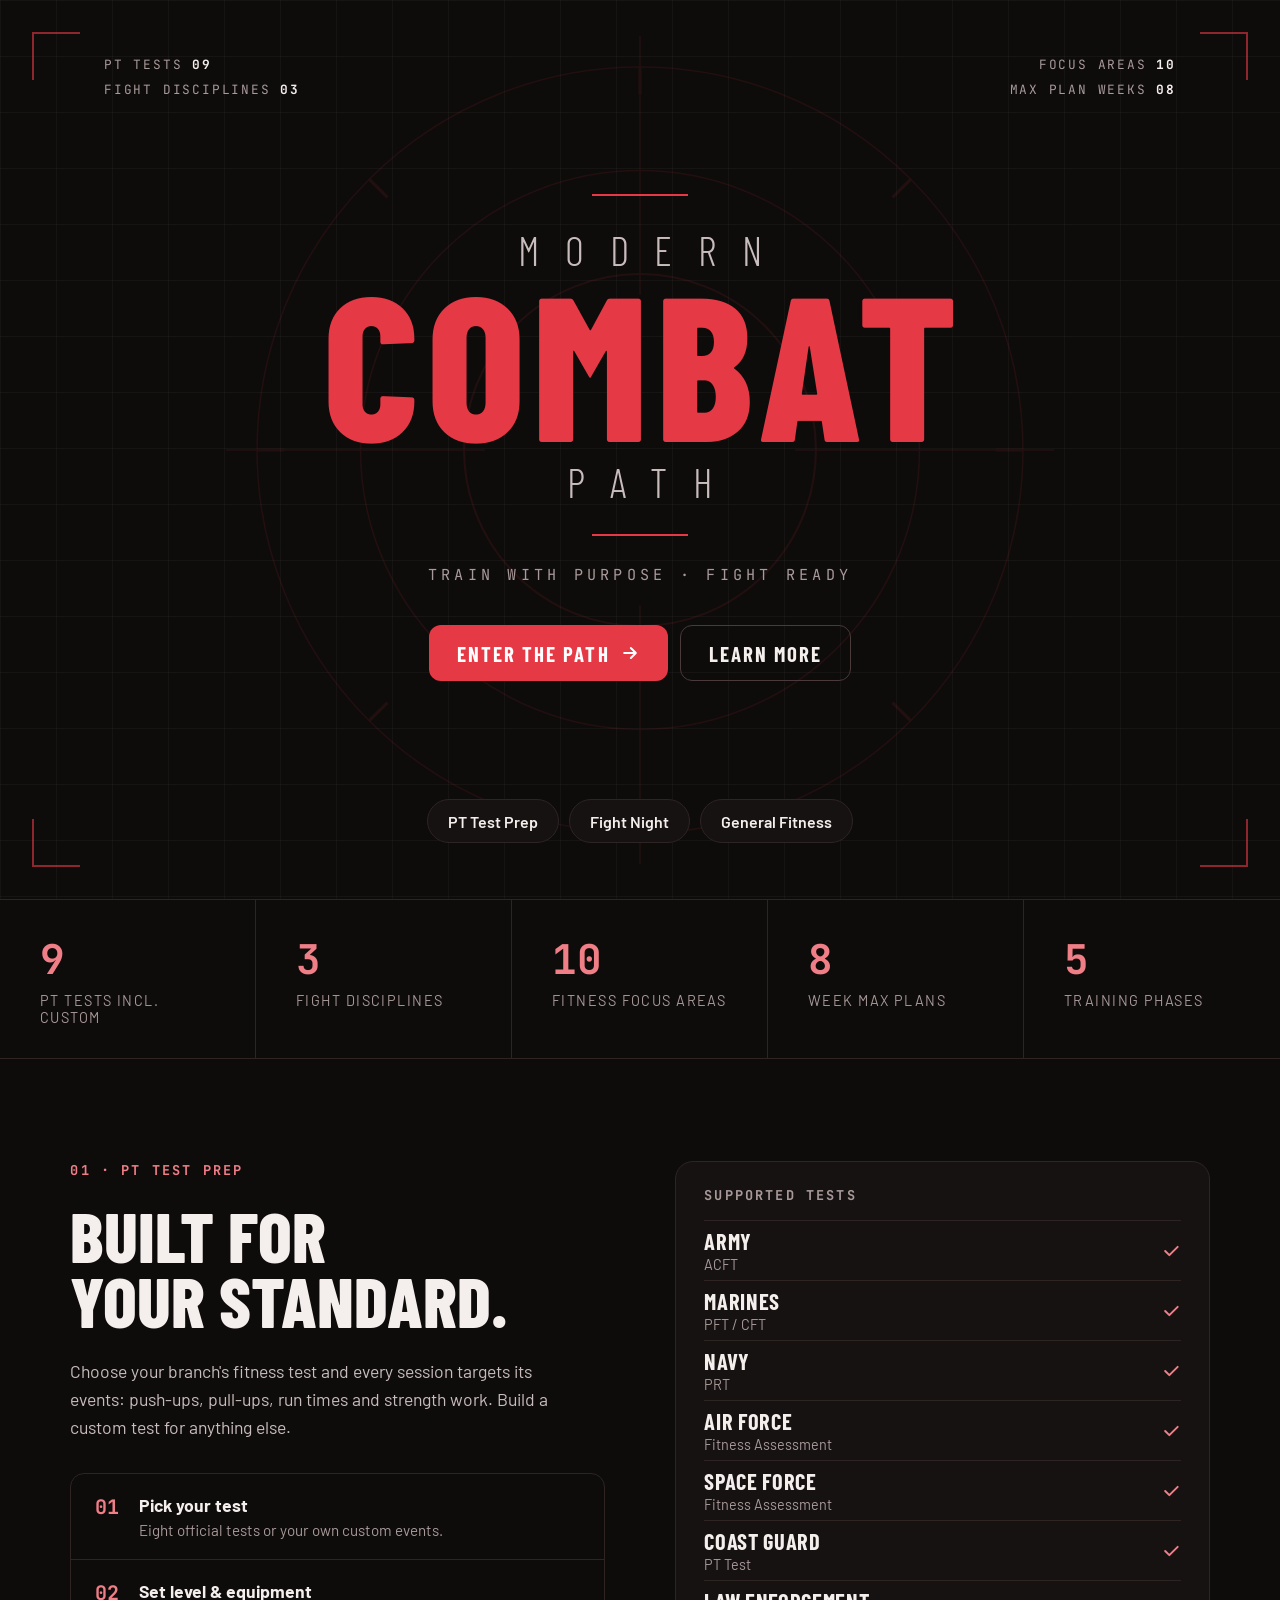
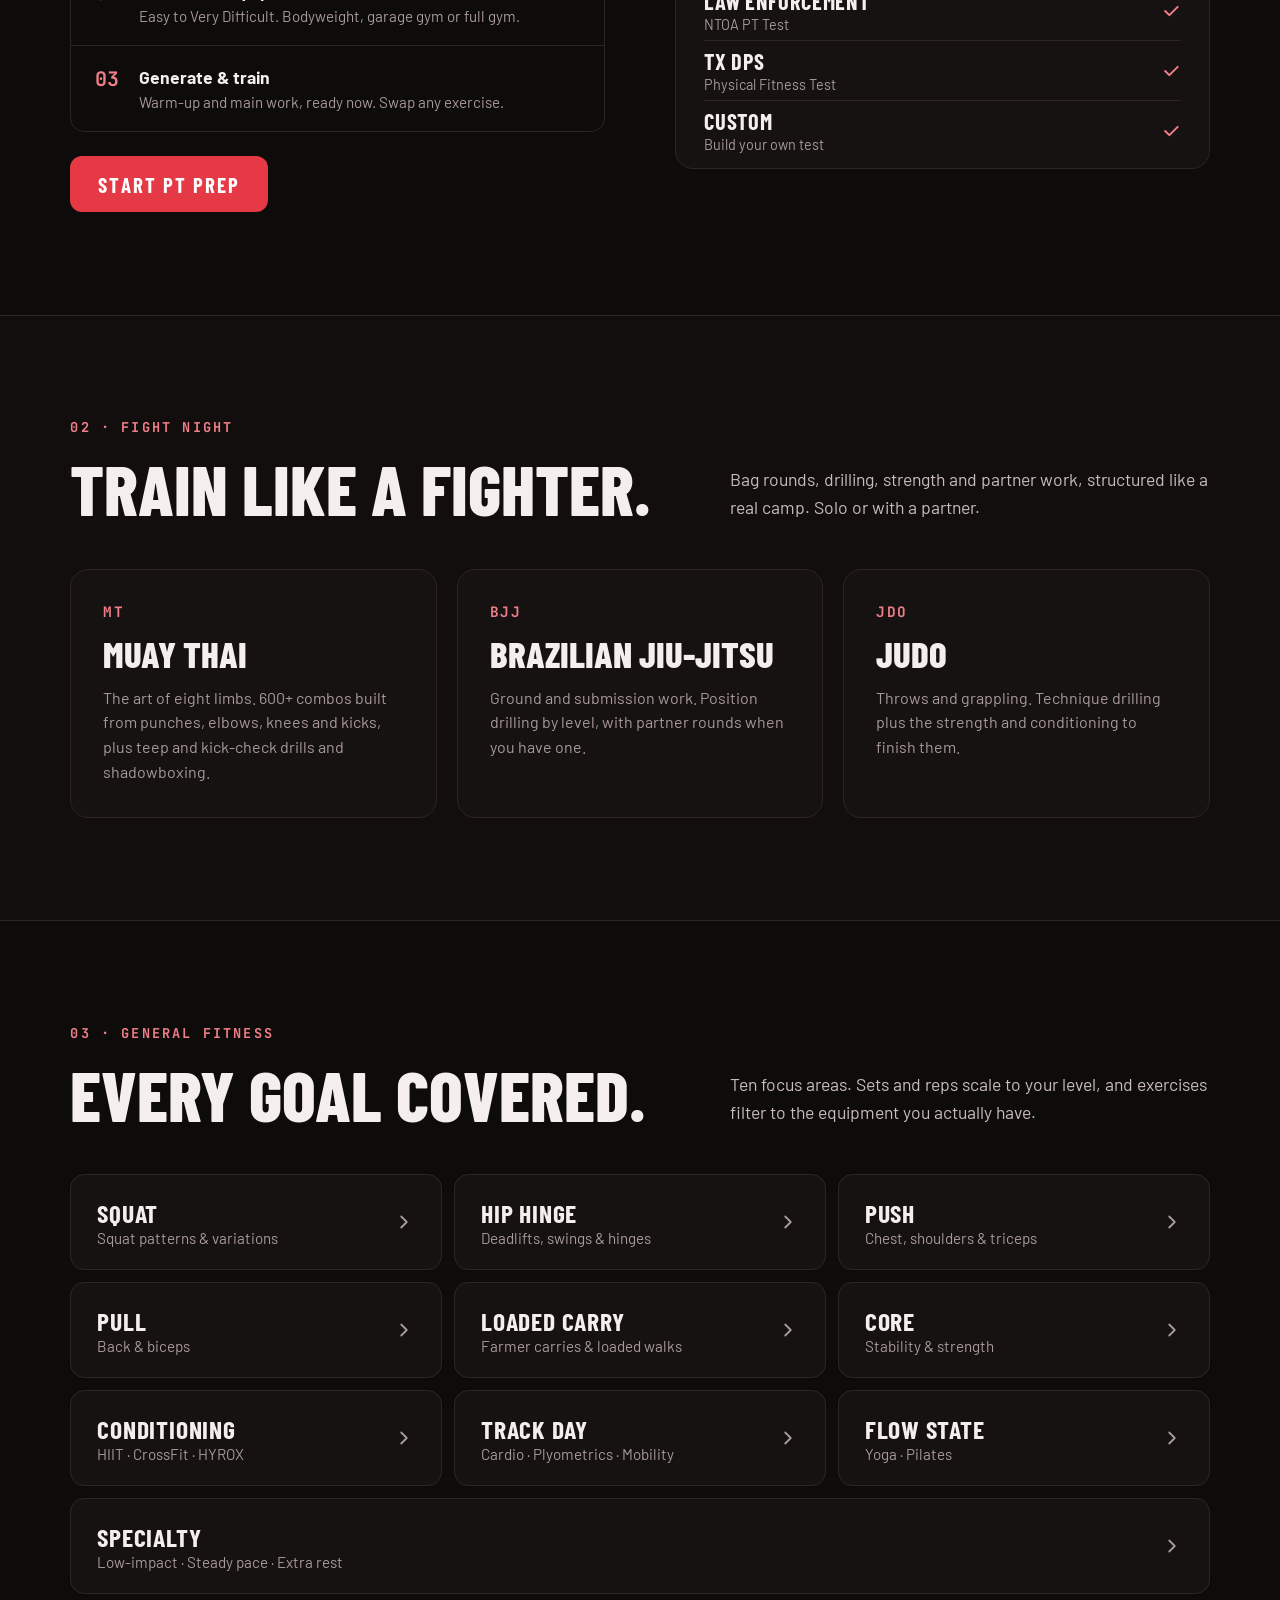
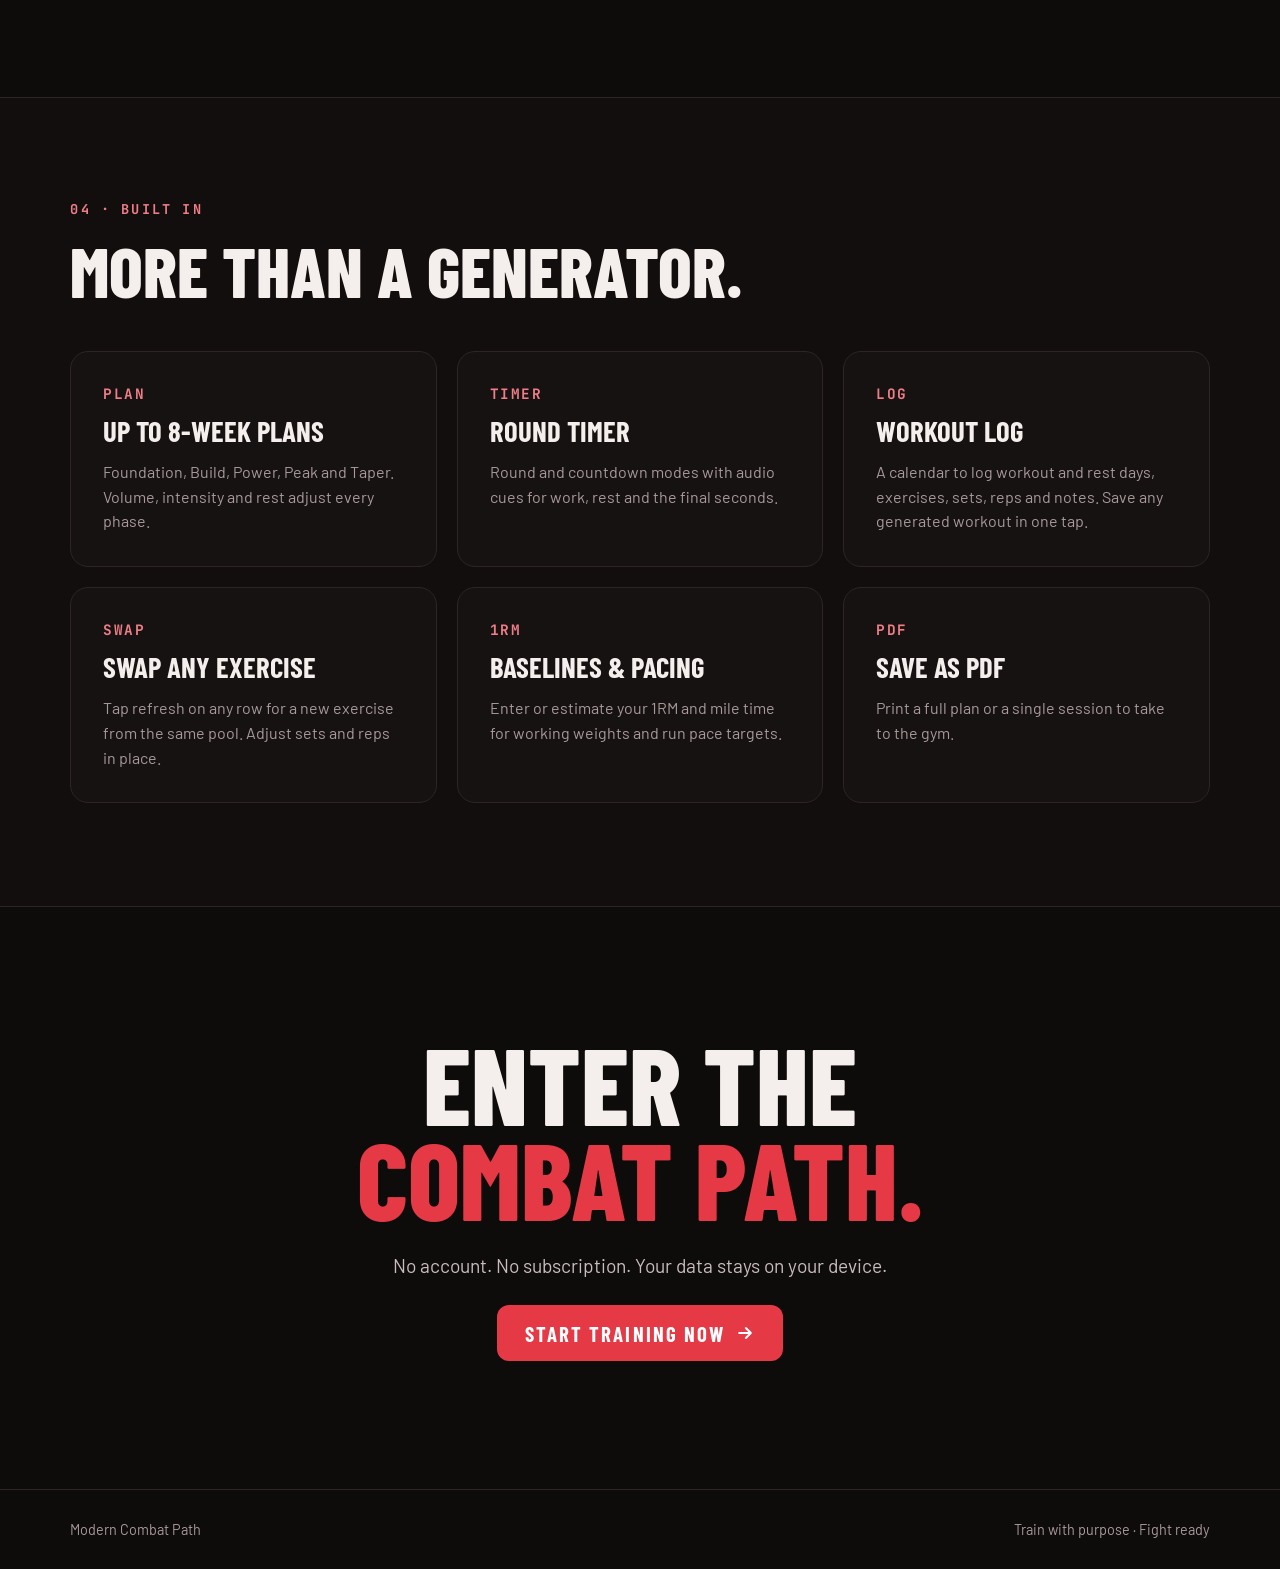
==== commit 45d23d7b: "Add files via upload" ====
--- a/index.html
+++ b/index.html
@@ -197,6 +197,7 @@
     @media (max-width: 900px) { .focus-grid { grid-template-columns: 1fr; } }
     .focus { display: flex; align-items: center; justify-content: space-between; gap: 12px; padding: 22px 26px; background: var(--surface); border: 1px solid var(--border); border-radius: 14px; transition: border-color 0.2s; }
     .focus:hover { border-color: var(--accent); }
+    .focus-wide { grid-column: 1 / -1; }
     .focus strong { font-family: var(--display); font-weight: 700; font-size: 1.6rem; text-transform: uppercase; letter-spacing: 0.03em; display: block; }
     .focus span { font-size: 0.95rem; color: var(--muted); }
     .focus svg { width: 22px; height: 22px; color: var(--muted); flex-shrink: 0; }
@@ -244,7 +245,7 @@
     <div>Fight disciplines <b>03</b></div>
   </div>
   <div class="hud hud-r" aria-hidden="true">
-    <div>Focus areas <b>09</b></div>
+    <div>Focus areas <b>10</b></div>
     <div>Max plan weeks <b>08</b></div>
   </div>
 
@@ -276,7 +277,7 @@
   <section class="stats" aria-label="At a glance">
     <div class="stat"><strong>9</strong><span>PT tests incl. custom</span></div>
     <div class="stat"><strong>3</strong><span>Fight disciplines</span></div>
-    <div class="stat"><strong>9</strong><span>Fitness focus areas</span></div>
+    <div class="stat"><strong>10</strong><span>Fitness focus areas</span></div>
     <div class="stat"><strong>8</strong><span>Week max plans</span></div>
     <div class="stat"><strong>5</strong><span>Training phases</span></div>
   </section>
@@ -321,7 +322,7 @@
       <a class="card" href="app.html#fight">
         <span class="tag">MT</span>
         <h3>Muay Thai</h3>
-        <p>The art of eight limbs. Combo rounds, 10-10-20 kick, knee and elbow drills, and shadowboxing.</p>
+        <p>The art of eight limbs. 600+ combos built from punches, elbows, knees and kicks, plus teep and kick-check drills and shadowboxing.</p>
       </a>
       <a class="card" href="app.html#fight">
         <span class="tag">BJJ</span>
@@ -343,7 +344,7 @@
         <div class="eyebrow">03 · General Fitness</div>
         <h2 class="big">Every goal covered.</h2>
       </div>
-      <p class="lede">Nine focus areas. Sets and reps scale to your level, and exercises filter to the equipment you actually have.</p>
+      <p class="lede">Ten focus areas. Sets and reps scale to your level, and exercises filter to the equipment you actually have.</p>
     </div>
     <div class="focus-grid">
       <a class="focus" href="app.html#general"><div><strong>Squat</strong><span>Squat patterns &amp; variations</span></div><svg viewBox="0 0 24 24" fill="none" stroke="currentColor" stroke-width="2" stroke-linecap="round" stroke-linejoin="round"><path d="M9 6l6 6-6 6"/></svg></a>
@@ -355,6 +356,7 @@
       <a class="focus" href="app.html#general"><div><strong>Conditioning</strong><span>HIIT · CrossFit · HYROX</span></div><svg viewBox="0 0 24 24" fill="none" stroke="currentColor" stroke-width="2" stroke-linecap="round" stroke-linejoin="round"><path d="M9 6l6 6-6 6"/></svg></a>
       <a class="focus" href="app.html#general"><div><strong>Track Day</strong><span>Cardio · Plyometrics · Mobility</span></div><svg viewBox="0 0 24 24" fill="none" stroke="currentColor" stroke-width="2" stroke-linecap="round" stroke-linejoin="round"><path d="M9 6l6 6-6 6"/></svg></a>
       <a class="focus" href="app.html#general"><div><strong>Flow State</strong><span>Yoga · Pilates</span></div><svg viewBox="0 0 24 24" fill="none" stroke="currentColor" stroke-width="2" stroke-linecap="round" stroke-linejoin="round"><path d="M9 6l6 6-6 6"/></svg></a>
+      <a class="focus focus-wide" href="app.html#general"><div><strong>Specialty</strong><span>Low-impact · Steady pace · Extra rest</span></div><svg viewBox="0 0 24 24" fill="none" stroke="currentColor" stroke-width="2" stroke-linecap="round" stroke-linejoin="round"><path d="M9 6l6 6-6 6"/></svg></a>
     </div>
   </section>
 
@@ -369,7 +371,7 @@
     <div class="cards">
       <div class="card small"><span class="tag">PLAN</span><h3>Up to 8-week plans</h3><p>Foundation, Build, Power, Peak and Taper. Volume, intensity and rest adjust every phase.</p></div>
       <div class="card small"><span class="tag">TIMER</span><h3>Round timer</h3><p>Round and countdown modes with audio cues for work, rest and the final seconds.</p></div>
-      <div class="card small"><span class="tag">LOG</span><h3>Workout log</h3><p>A calendar to log workout and rest days, exercises, sets, reps and notes.</p></div>
+      <div class="card small"><span class="tag">LOG</span><h3>Workout log</h3><p>A calendar to log workout and rest days, exercises, sets, reps and notes. Save any generated workout in one tap.</p></div>
       <div class="card small"><span class="tag">SWAP</span><h3>Swap any exercise</h3><p>Tap refresh on any row for a new exercise from the same pool. Adjust sets and reps in place.</p></div>
       <div class="card small"><span class="tag">1RM</span><h3>Baselines &amp; pacing</h3><p>Enter or estimate your 1RM and mile time for working weights and run pace targets.</p></div>
       <div class="card small"><span class="tag">PDF</span><h3>Save as PDF</h3><p>Print a full plan or a single session to take to the gym.</p></div>
